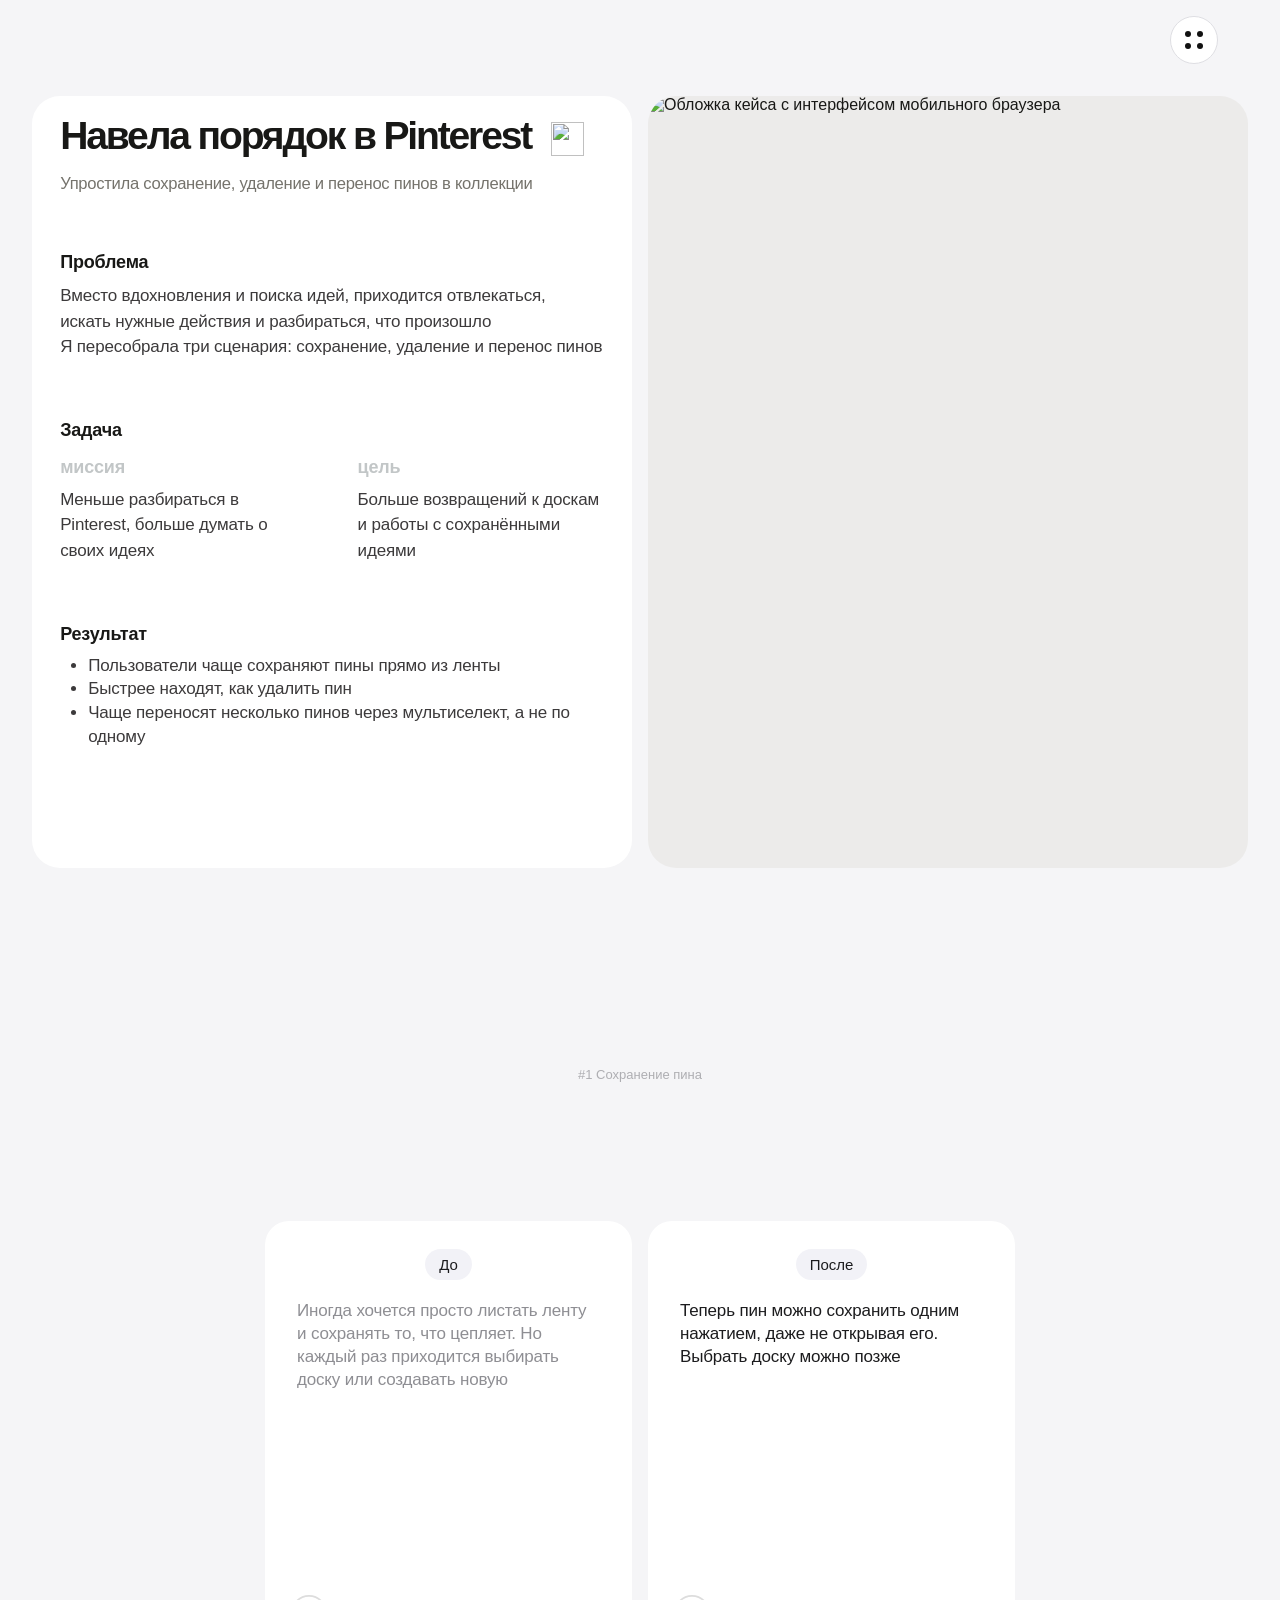
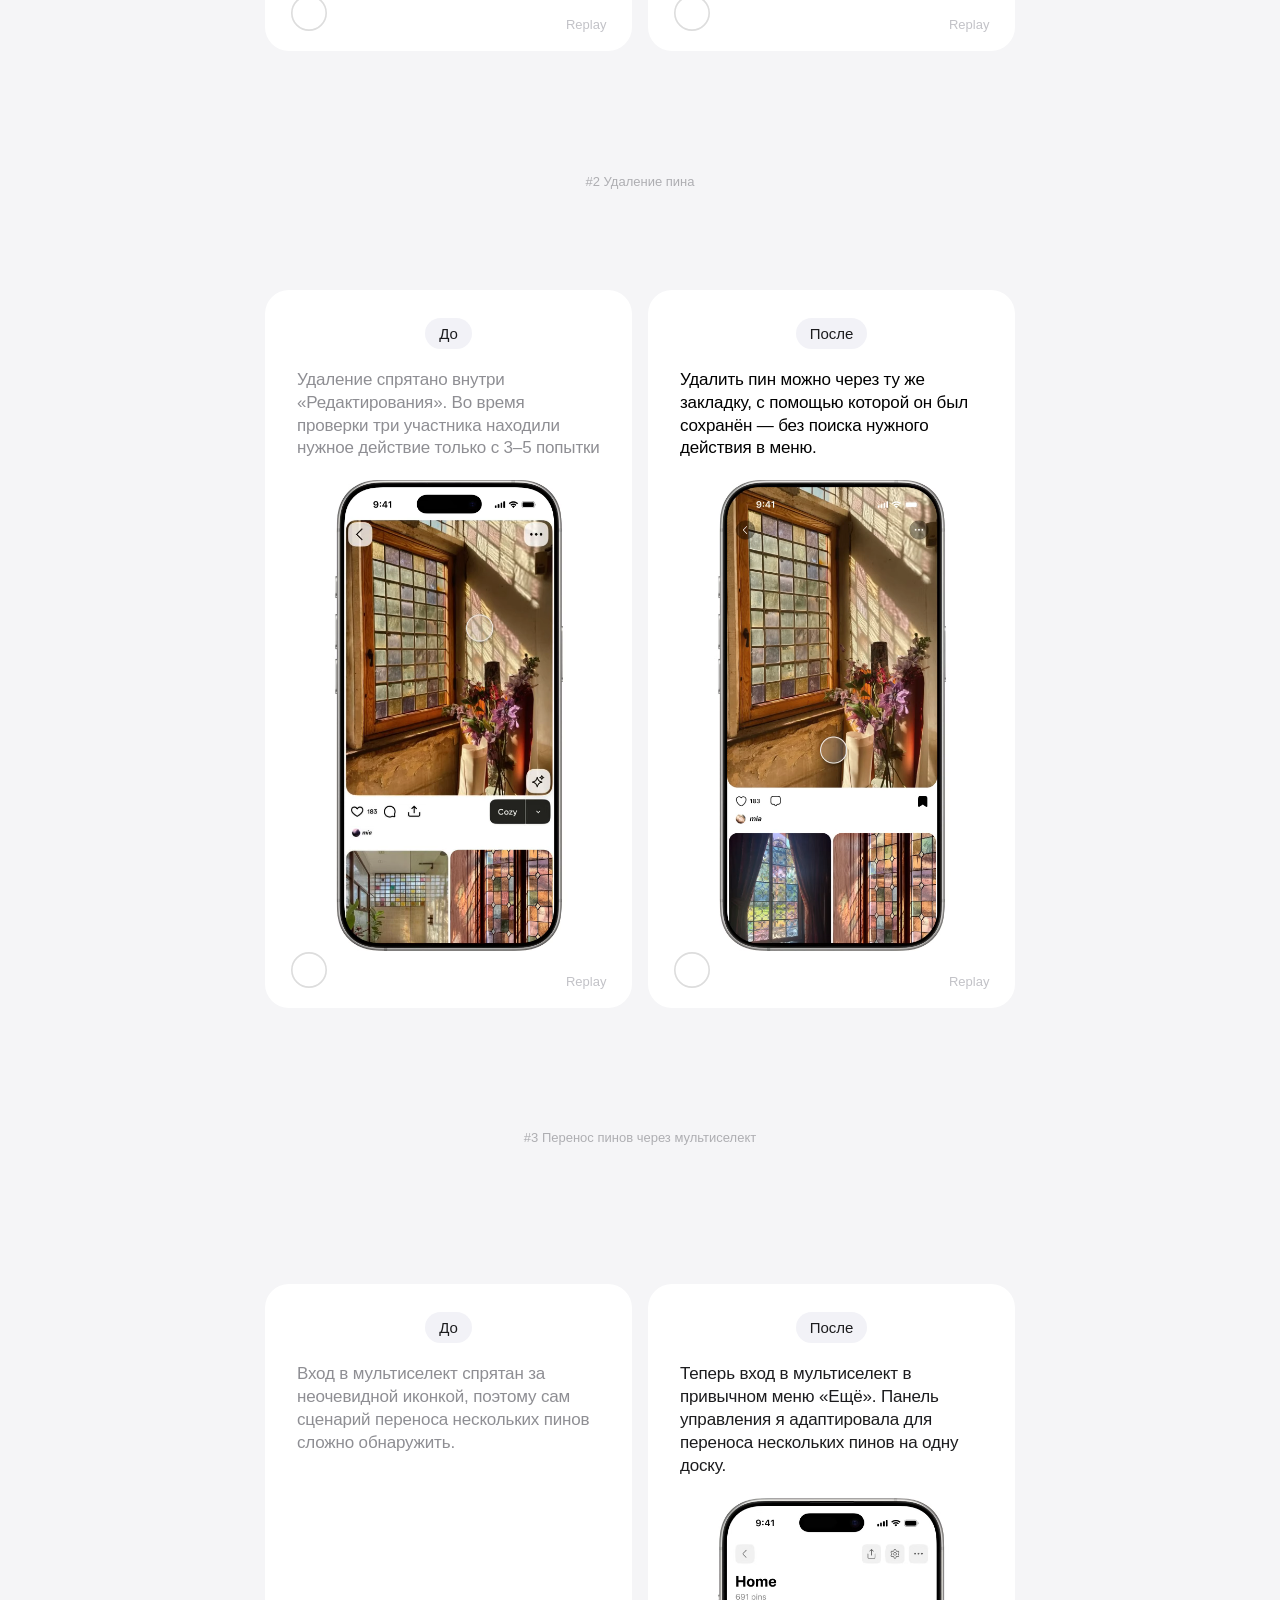
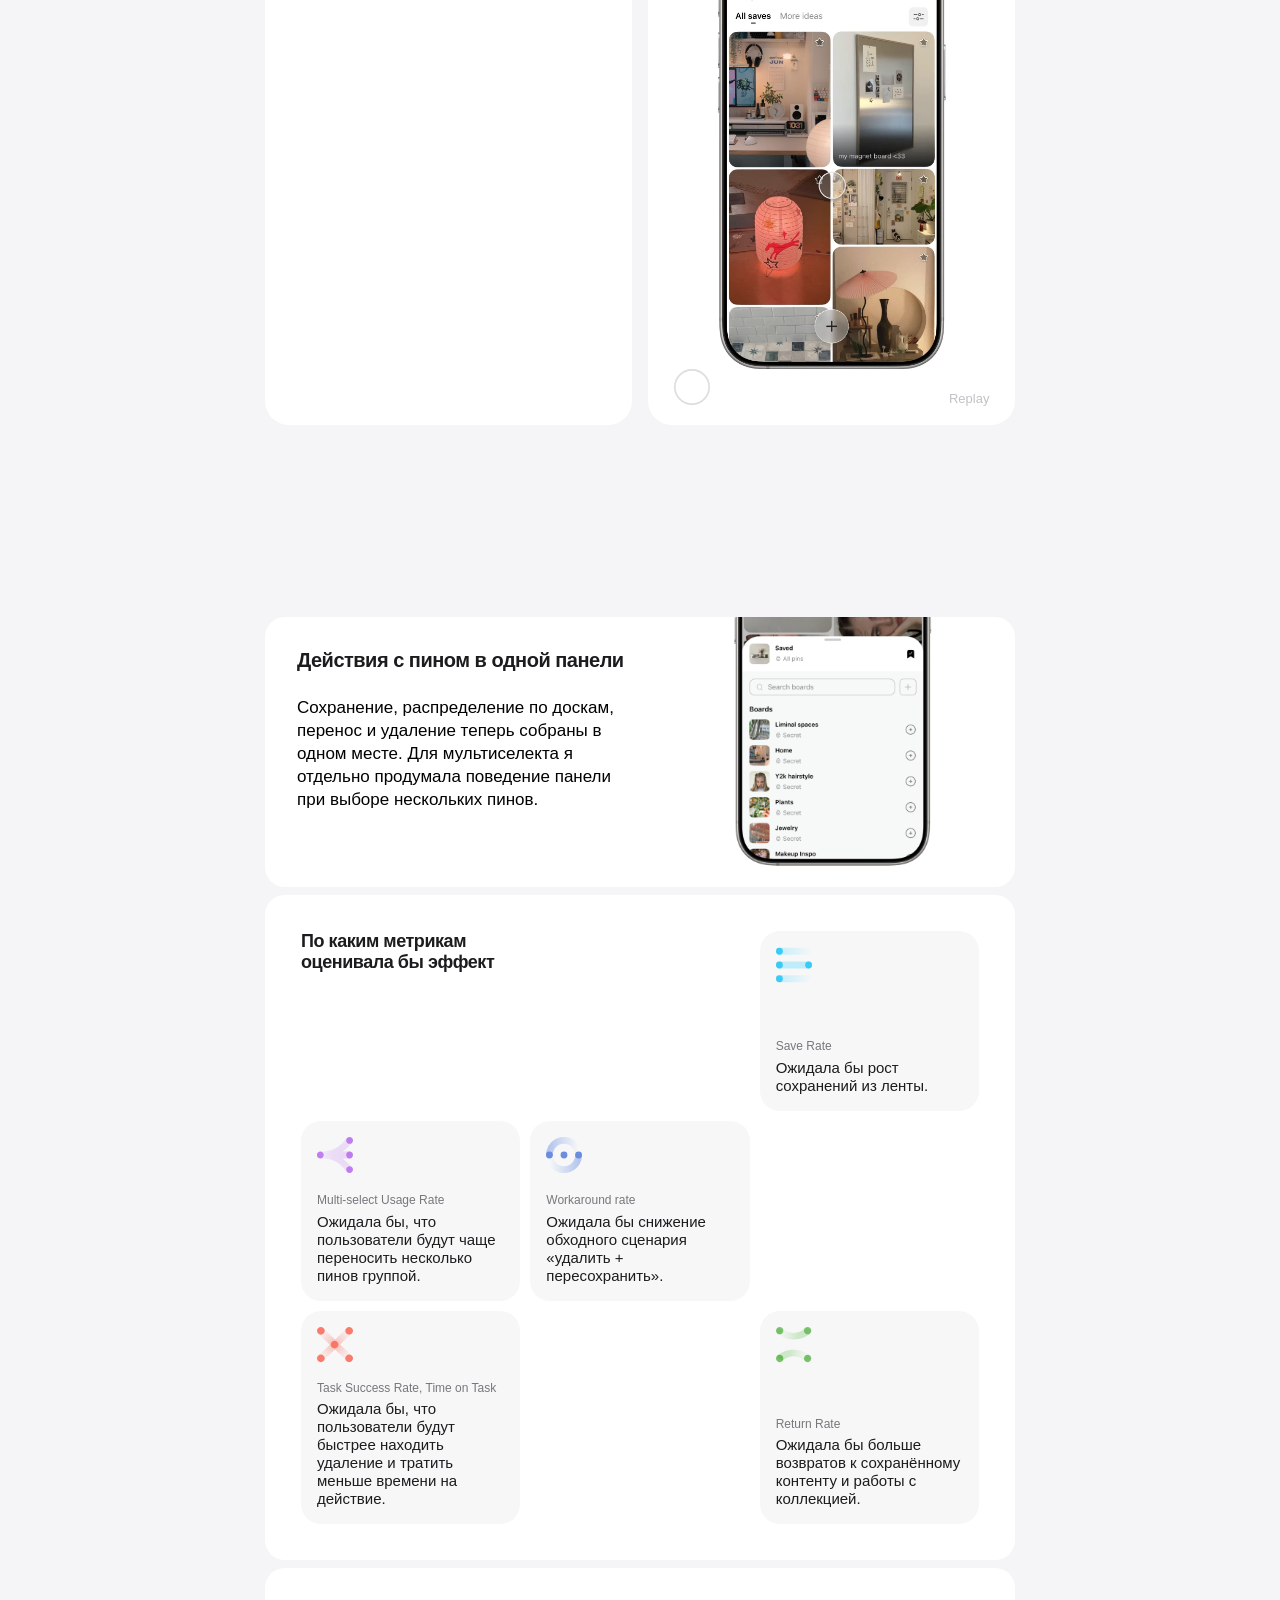
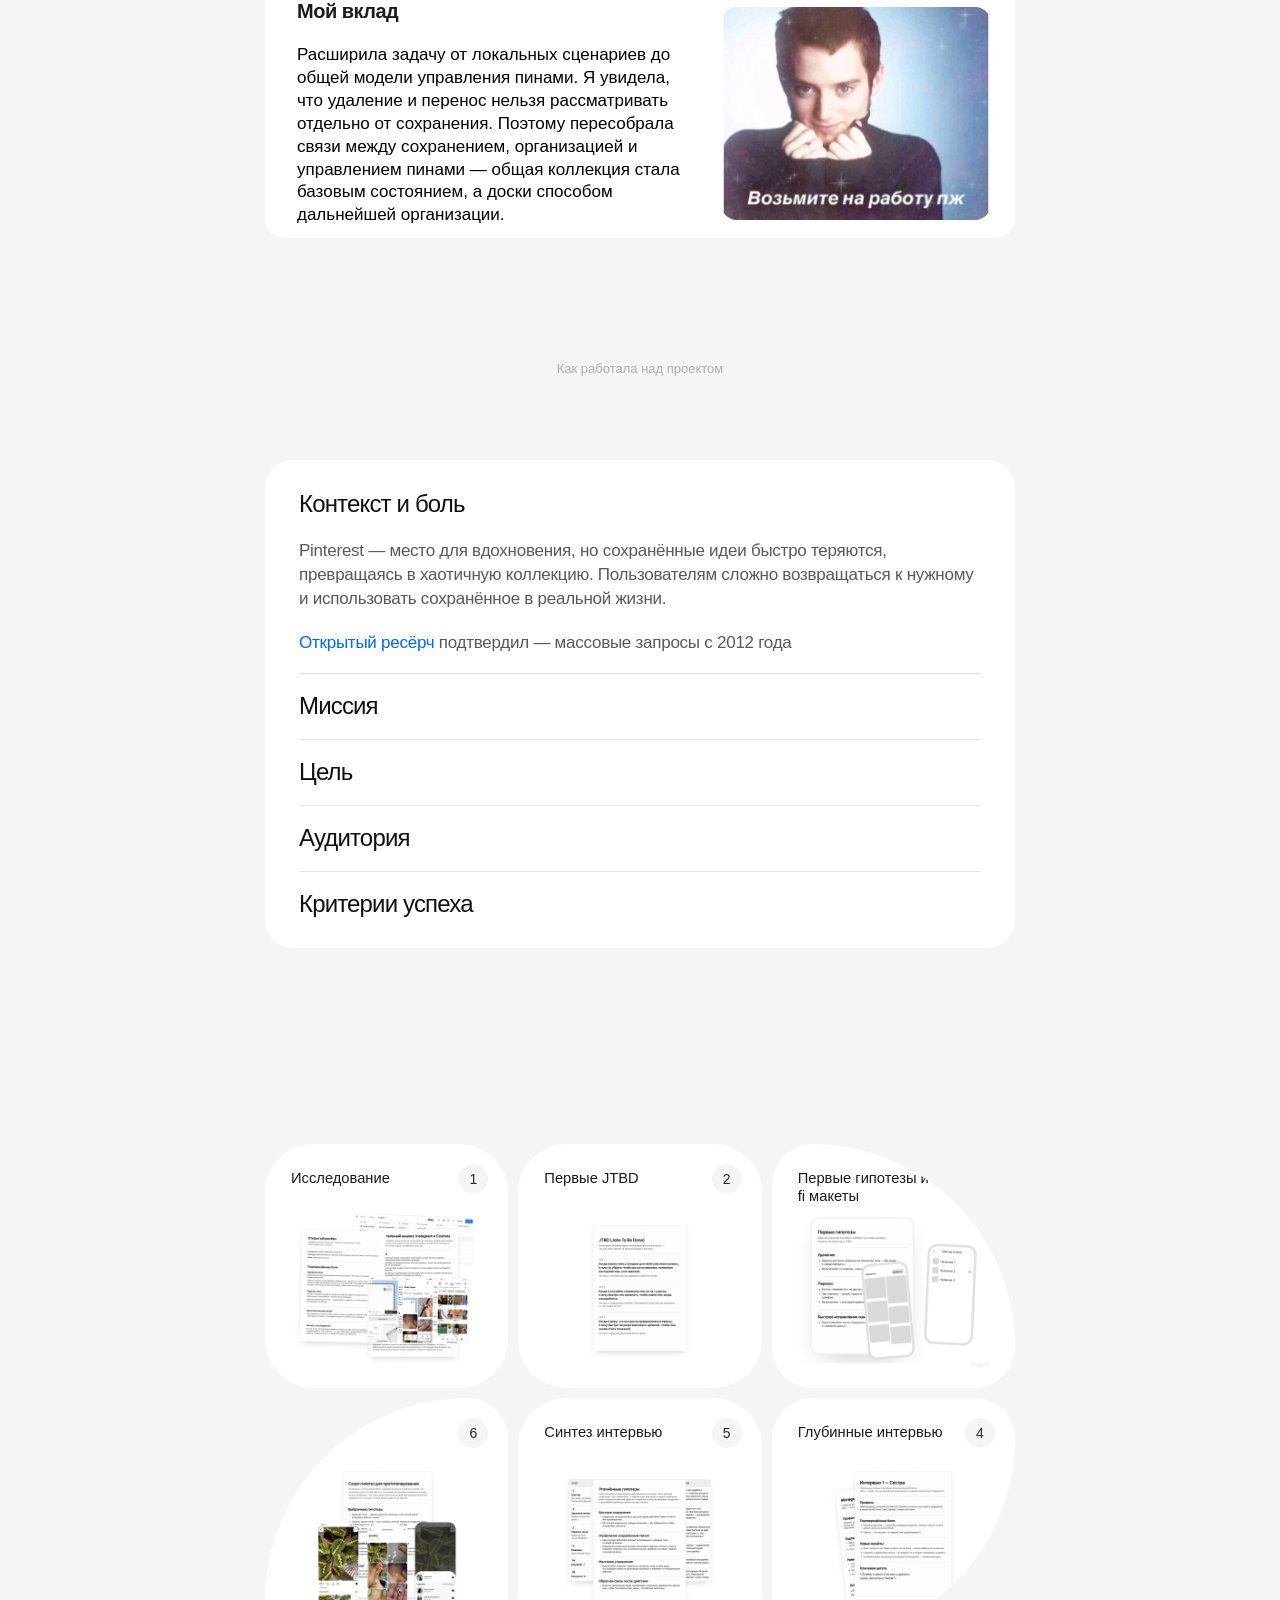
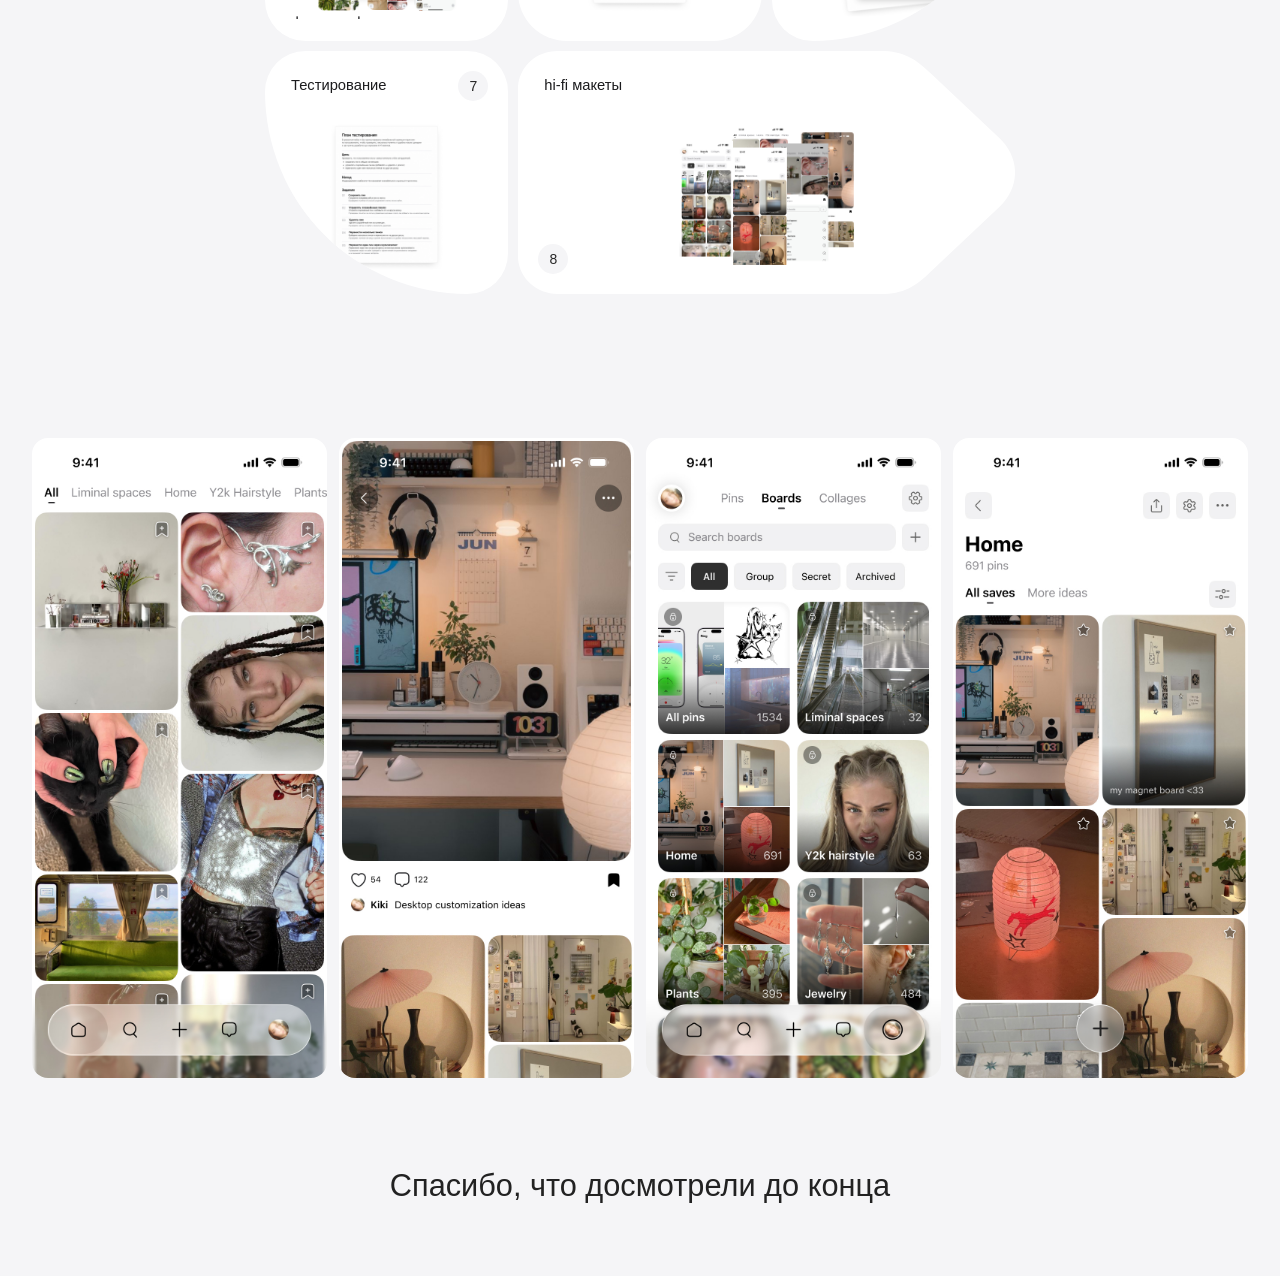
==== pinterest.html @ afb315e4 "Add files via upload" ====
<!doctype html>
<html lang="ru">
<head>
  <meta charset="utf-8">
  <meta name="viewport" content="width=device-width, initial-scale=1">
  <title>Pinterest case study</title>
  <meta name="description" content="Интерактивный summary-компонент UX/UI кейса">
  <link rel="preload" as="image" href="assets/cases/pinterest/images/process-v2/first-jtbd-transition.png" media="(max-width: 640px)">
  <link rel="stylesheet" href="styles.css">
  <link rel="stylesheet" href="navigation.css">
</head>
<body>
  <div id="luxy">
  <nav class="site-navigation" aria-label="Основная навигация">
    <a href="index.html">
      <span class="site-navigation__icon site-navigation__icon--portrait"><img src="assets/home/images/portrait.jpg" alt=""></span>
      <span>Пронченко Саша</span>
    </a>
    <div class="site-navigation__cases">
      <a href="pinterest.html" aria-current="page">
        <span>Pinterest</span>
      </a>
      <span class="site-navigation__item" aria-disabled="true">
        <span>Орбита</span>
      </span>
    </div>
    <div class="site-navigation__utilities">
      <span class="site-navigation__item" aria-disabled="true">Telegram</span>
      <span class="site-navigation__item" aria-disabled="true">CV</span>
    </div>
  </nav>
  <main class="page">
    <div class="hero">
      <div class="summary-slot">
      <section class="summary" data-state="expanded" aria-label="Краткое содержание кейса">
      <button class="summary__collapse" type="button" aria-label="Свернуть карточку">
        <img src="assets/icons/summary/collapse.svg" alt="" aria-hidden="true">
      </button>
      <div class="summary__content">
        <header class="summary__intro">
          <h1>
            <span>Навела порядок в Pinterest</span>
            <img class="summary__brand-icon" src="assets/cases/pinterest/images/pinterest-icon.png" alt="" aria-hidden="true">
          </h1>
          <p class="summary__subtitle">Упростила сохранение, удаление и перенос пинов в коллекции</p>
        </header>
        <div class="summary__details">
        <div class="summary__item summary__item--problem">
          <h2>Проблема</h2>
          <p>Вместо вдохновления и поиска идей, приходится отвлекаться,<br> искать нужные действия и разбираться, что произошло<br>
Я пересобрала три сценария: сохранение, удаление и перенос пинов</p>
        </div>
        <div class="summary__item summary__item--task">
          <h2>Задача</h2>
          <div class="summary__task-columns">
            <div class="summary__task-column">
              <h3>миссия</h3>
              <p>Меньше разбираться в Pinterest, больше думать о своих идеях</p>
            </div>
            <div class="summary__task-column">
              <h3>цель</h3>
              <p>Больше возвращений к доскам<br> и работы с сохранёнными идеями</p>
            </div>
          </div>
        </div>
        <div class="summary__item">
          <div class="summary__heading-row">
            <h2>Результат</h2>
            <span class="summary__tooltip">
              <button class="summary__tooltip-button" type="button" aria-label="Подробнее о результатах" aria-describedby="result-tooltip" aria-expanded="false">
                <img src="assets/icons/summary/info.svg" alt="" aria-hidden="true">
              </button>
              <span class="summary__tooltip-content" id="result-tooltip" role="tooltip">Проект учебный, поэтому после запуска я проверяла бы эти изменения на продуктовых метриках</span>
            </span>
          </div>
          <ul class="summary__results">
            <li>Пользователи чаще сохраняют пины прямо из ленты</li>
            <li>Быстрее находят, как удалить пин</li>
            <li>Чаще переносят несколько пинов через мультиселект, а не по одному</li>
          </ul>
        </div>
        </div>
      </div>
      <button class="summary__widget" type="button" aria-label="Раскрыть краткое содержание кейса">
        <span class="summary__widget-label">О кейсе</span>
        <img src="assets/icons/summary/expand.svg" alt="" aria-hidden="true">
      </button>
      </section>
      </div>
      <figure class="case-cover">
        <img src="assets/cases/pinterest/images/cover.png" alt="Обложка кейса с интерфейсом мобильного браузера">
      </figure>
    </div>
    <section class="case-section" aria-labelledby="saving-pin-title">
      <div class="case-section__title-reveal">
        <p class="case-section__eyebrow">#1 Сохранение пина</p>
        <h2 class="case-section__title" id="saving-pin-title"><span class="saving-pin-title__first-line">Если хочется сохранить пин,</span><br class="saving-pin-title__break"> <span class="saving-pin-title__second-line">не выбирая доску прямо сейчас</span></h2>
      </div>
      <div class="pin-save-videos">
<div class="pin-save-video-test pin-save-video-test--before">
        <div class="pin-save-comparison__text pin-save-video-test__text">
          <h3>До</h3>
          <p>Иногда хочется просто листать ленту и сохранять то, что цепляет. Но каждый раз приходится выбирать доску или создавать новую</p>
        </div>
        <div class="pin-save-video-test__media">
        <video autoplay muted loop playsinline>
          <source src="assets/cases/pinterest/videos/8.webm" type="video/webm">
        </video>
        </div>
          <div class="video-controls">
          <button class="video-progress" type="button" aria-label="Поставить видео на паузу" data-state="playing">
            <svg class="video-progress__ring" width="44" height="44" viewBox="0 0 44 44" fill="none" aria-hidden="true">
              <circle cx="22" cy="22" r="21" stroke="#DDDDDD" stroke-width="2"/>
              <circle class="video-progress__arc" cx="22" cy="22" r="21" stroke="#969696" stroke-width="2" stroke-linecap="round" pathLength="1" stroke-dasharray="1" stroke-dashoffset="1" transform="rotate(-90 22 22)"/>
            </svg>
            <img class="video-progress__icon" src="assets/icons/video/pause.svg" width="20" height="20" alt="" aria-hidden="true">
          </button>
          <button class="video-replay" type="button" aria-label="Воспроизвести видео заново">Replay</button>
          </div>
      </div>
<div class="pin-save-video-test pin-save-video-test--after">
        <div class="pin-save-comparison__text pin-save-video-test__text">
          <h3>После</h3>
          <p>Теперь пин можно сохранить одним нажатием, даже не открывая его. Выбрать доску можно позже</p>
        </div>
        <div class="pin-save-video-test__media">
        <video muted loop playsinline>
          <source src="assets/cases/pinterest/videos/7.webm" type="video/webm">
        </video>
        </div>
          <div class="video-controls">
          <button class="video-progress" type="button" aria-label="Поставить видео на паузу" data-state="playing">
            <svg class="video-progress__ring" width="44" height="44" viewBox="0 0 44 44" fill="none" aria-hidden="true">
              <circle cx="22" cy="22" r="21" stroke="#DDDDDD" stroke-width="2"/>
              <circle class="video-progress__arc" cx="22" cy="22" r="21" stroke="#969696" stroke-width="2" stroke-linecap="round" pathLength="1" stroke-dasharray="1" stroke-dashoffset="1" transform="rotate(-90 22 22)"/>
            </svg>
            <img class="video-progress__icon" src="assets/icons/video/pause.svg" width="20" height="20" alt="" aria-hidden="true">
          </button>
          <button class="video-replay" type="button" aria-label="Воспроизвести видео заново">Replay</button>
          </div>
      </div>
      </div>
      <div class="video-segment" role="group" aria-label="Сравнение до и после">
        <button type="button" data-slide="0" aria-pressed="true">До</button>
        <button type="button" data-slide="1" aria-pressed="false">После</button>
      </div>
    </section>
    <section class="case-section" aria-labelledby="deleting-pin-title">
      <div class="case-section__title-reveal">
        <p class="case-section__eyebrow">#2 Удаление пина</p>
        <h2 class="case-section__title" id="deleting-pin-title"><span>Когда хочется удалить пин</span></h2>
      </div>
      <div class="pin-save-videos">
        <div class="pin-save-video-test pin-save-video-test--before">
          <div class="pin-save-comparison__text pin-save-video-test__text">
            <h3>До</h3>
            <p>Удаление спрятано внутри «Редактирования». Во время проверки три участника находили нужное действие только с 3–5 попытки</p>
          </div>
          <div class="pin-save-video-test__media">
            <video autoplay muted loop playsinline>
              <source src="assets/cases/pinterest/videos/9.webm" type="video/webm">
            </video>
          </div>
          <div class="video-controls">
            <button class="video-progress" type="button" aria-label="Поставить видео на паузу" data-state="playing">
              <svg class="video-progress__ring" width="44" height="44" viewBox="0 0 44 44" fill="none" aria-hidden="true">
                <circle cx="22" cy="22" r="21" stroke="#DDDDDD" stroke-width="2"/>
                <circle class="video-progress__arc" cx="22" cy="22" r="21" stroke="#969696" stroke-width="2" stroke-linecap="round" pathLength="1" stroke-dasharray="1" stroke-dashoffset="1" transform="rotate(-90 22 22)"/>
              </svg>
              <img class="video-progress__icon" src="assets/icons/video/pause.svg" width="20" height="20" alt="" aria-hidden="true">
            </button>
            <button class="video-replay" type="button" aria-label="Воспроизвести видео заново">Replay</button>
          </div>
        </div>
        <div class="pin-save-video-test pin-save-video-test--after">
          <div class="pin-save-comparison__text pin-save-video-test__text">
            <h3>После</h3>
            <p class="pin-delete-after__description">Удалить пин можно через ту же закладку, с помощью которой он был сохранён — без поиска нужного действия в меню.</p>
          </div>
          <div class="pin-save-video-test__media">
            <video muted loop playsinline>
              <source src="assets/cases/pinterest/videos/10.webm" type="video/webm">
            </video>
          </div>
          <div class="video-controls">
            <button class="video-progress" type="button" aria-label="Поставить видео на паузу" data-state="playing">
              <svg class="video-progress__ring" width="44" height="44" viewBox="0 0 44 44" fill="none" aria-hidden="true">
                <circle cx="22" cy="22" r="21" stroke="#DDDDDD" stroke-width="2"/>
                <circle class="video-progress__arc" cx="22" cy="22" r="21" stroke="#969696" stroke-width="2" stroke-linecap="round" pathLength="1" stroke-dasharray="1" stroke-dashoffset="1" transform="rotate(-90 22 22)"/>
              </svg>
              <img class="video-progress__icon" src="assets/icons/video/pause.svg" width="20" height="20" alt="" aria-hidden="true">
            </button>
            <button class="video-replay" type="button" aria-label="Воспроизвести видео заново">Replay</button>
          </div>
        </div>
      </div>
      <div class="video-segment" role="group" aria-label="Сравнение до и после">
        <button type="button" data-slide="0" aria-pressed="true">До</button>
        <button type="button" data-slide="1" aria-pressed="false">После</button>
      </div>
    </section>
    <section class="case-section" aria-labelledby="moving-pins-title">
      <div class="case-section__title-reveal">
        <p class="case-section__eyebrow">#3 Перенос пинов через мультиселект</p>
        <h2 class="case-section__title" id="moving-pins-title"><span>Когда нужно быстро навести порядок в коллекции</span></h2>
      </div>
      <div class="pin-save-videos">
        <div class="pin-save-video-test pin-save-video-test--before">
          <div class="pin-save-comparison__text pin-save-video-test__text">
            <h3>До</h3>
            <p>Вход в мультиселект спрятан за неочевидной иконкой, поэтому сам сценарий переноса нескольких пинов сложно обнаружить.</p>
          </div>
          <div class="pin-save-video-test__media pin-save-video-test__media--empty" aria-hidden="true"></div>
        </div>
        <div class="pin-save-video-test pin-save-video-test--after">
          <div class="pin-save-comparison__text pin-save-video-test__text">
            <h3>После</h3>
            <p>Теперь вход в мультиселект в привычном меню «Ещё». Панель управления я адаптировала для переноса нескольких пинов на одну доску.</p>
          </div>
          <div class="pin-save-video-test__media">
            <video muted loop playsinline preload="metadata">
              <source src="assets/cases/pinterest/videos/12.webm" type="video/webm">
            </video>
          </div>
          <div class="video-controls">
            <button class="video-progress" type="button" aria-label="Поставить видео на паузу" data-state="playing">
              <svg class="video-progress__ring" width="44" height="44" viewBox="0 0 44 44" fill="none" aria-hidden="true">
                <circle cx="22" cy="22" r="21" stroke="#DDDDDD" stroke-width="2"/>
                <circle class="video-progress__arc" cx="22" cy="22" r="21" stroke="#969696" stroke-width="2" stroke-linecap="round" pathLength="1" stroke-dasharray="1" stroke-dashoffset="1" transform="rotate(-90 22 22)"/>
              </svg>
              <img class="video-progress__icon" src="assets/icons/video/pause.svg" width="20" height="20" alt="" aria-hidden="true">
            </button>
            <button class="video-replay" type="button" aria-label="Воспроизвести видео заново">Replay</button>
          </div>
        </div>
      </div>
      <div class="video-segment" role="group" aria-label="Сравнение до и после">
        <button type="button" data-slide="0" aria-pressed="true">До</button>
        <button type="button" data-slide="1" aria-pressed="false">После</button>
      </div>
    </section>
    <section class="case-section" aria-labelledby="result-title">
      <div class="case-section__title-reveal">
        <h2 class="case-section__title" id="result-title"><span>Результат</span></h2>
      </div>
      <article class="result-feature">
        <div class="result-feature__text">
          <h3>Действия с пином в одной панели</h3>
          <p>Сохранение, распределение по доскам, перенос и удаление теперь собраны в одном месте. Для мультиселекта я отдельно продумала поведение панели при выборе нескольких пинов.</p>
        </div>
        <div class="result-feature__image" aria-hidden="true"></div>
      </article>
      <div class="result-metrics" aria-labelledby="result-metrics-title">
        <h3 class="result-metrics__heading" id="result-metrics-title">По каким метрикам<br>оценивала бы эффект</h3>
        <div class="result-metrics__slot">
          <div class="result-metrics__card result-metrics__card--save">
            <span class="result-metrics__icon result-metrics__icon--save" aria-hidden="true"></span>
            <div><span class="result-metrics__label">Save Rate</span><p id="metric-save-description">Ожидала бы рост сохранений из ленты.</p></div>
            <button class="result-metrics__more" type="button" aria-expanded="false" aria-controls="metric-save-description">Подробнее</button>
          </div>
        </div>
        <div class="result-metrics__slot result-metrics__slot--right">
          <div class="result-metrics__card result-metrics__card--multi">
            <span class="result-metrics__icon result-metrics__icon--multi" aria-hidden="true"></span>
            <div><span class="result-metrics__label">Multi-select Usage Rate</span><p id="metric-multi-description">Ожидала бы, что пользователи будут чаще переносить несколько пинов группой.</p></div>
            <button class="result-metrics__more" type="button" aria-expanded="false" aria-controls="metric-multi-description">Подробнее</button>
          </div>
        </div>
        <div class="result-metrics__slot">
          <div class="result-metrics__card result-metrics__card--workaround">
            <span class="result-metrics__icon result-metrics__icon--workaround" aria-hidden="true"></span>
            <div><span class="result-metrics__label">Workaround rate</span><p id="metric-workaround-description">Ожидала бы снижение обходного сценария «удалить + пересохранить».</p></div>
            <button class="result-metrics__more" type="button" aria-expanded="false" aria-controls="metric-workaround-description">Подробнее</button>
          </div>
        </div>
        <div class="result-metrics__slot result-metrics__slot--right">
          <div class="result-metrics__card result-metrics__card--task">
            <span class="result-metrics__icon result-metrics__icon--task" aria-hidden="true"></span>
            <div><span class="result-metrics__label">Task Success Rate, Time on Task</span><p id="metric-task-description">Ожидала бы, что пользователи будут быстрее находить удаление и тратить меньше времени на действие.</p></div>
            <button class="result-metrics__more" type="button" aria-expanded="false" aria-controls="metric-task-description">Подробнее</button>
          </div>
        </div>
        <div class="result-metrics__slot">
          <div class="result-metrics__card result-metrics__card--return">
            <span class="result-metrics__icon result-metrics__icon--return" aria-hidden="true"></span>
            <div><span class="result-metrics__label">Return Rate</span><p id="metric-return-description">Ожидала бы больше возвратов к сохранённому контенту и работы с коллекцией.</p></div>
            <button class="result-metrics__more" type="button" aria-expanded="false" aria-controls="metric-return-description">Подробнее</button>
          </div>
        </div>
      </div>
      <article class="result-feature result-feature--contribution">
        <div class="result-feature__text">
          <h3>Мой вклад</h3>
          <p>Расширила задачу от локальных сценариев до общей модели управления пинами. Я увидела, что удаление и перенос нельзя рассматривать отдельно от сохранения. Поэтому пересобрала связи между сохранением, организацией и управлением пинами — общая коллекция стала базовым состоянием, а доски способом дальнейшей организации.</p>
        </div>
        <div class="result-feature__image"><img src="assets/cases/pinterest/images/result-contribution.jpg" alt="Мем «Возьмите на работу пж»"></div>
      </article>
    </section>
    <section class="case-section project-brief" aria-labelledby="project-brief-title">
      <div class="case-section__title-reveal">
        <p class="case-section__eyebrow">Как работала над проектом</p>
        <h2 class="case-section__title" id="project-brief-title"><span>Постановка задачи</span></h2>
      </div>
      <div class="project-brief__deck">
      <div class="project-brief__grid" aria-label="Постановка задачи: пять пунктов">
        <article class="project-brief__card project-brief__card--context is-expanded">
          <div>
            <h3>Контекст и боль</h3>
            <p class="project-brief__context-desktop">Pinterest годами игнорирует базовую гигиену управления контентом:</p>
            <p class="project-brief__context-mobile">Pinterest — место для вдохновения, но сохранённые идеи быстро теряются, превращаясь в хаотичную коллекцию. Пользователям сложно возвращаться к нужному и использовать сохранённое в реальной жизни.</p>
            <ul>
              <li>удалить пин — квест</li>
              <li>мультиселект есть, но найти сложно</li>
              <li>путь переноса пинов настолько длинный, что проще забыть</li>
            </ul>
          </div>
          <p><span class="project-brief__link-look">Открытый ресёрч</span> подтвердил — массовые запросы с 2012 года</p>
        </article>
        <article class="project-brief__card project-brief__card--mission">
          <h3>Миссия</h3>
          <p>Пользователь должен вдохновляться и работать с идеями, а не заниматься «раскопками» нужных действий.</p>
        </article>
        <article class="project-brief__card project-brief__card--goal">
          <h3>Цель</h3>
          <p>Сделать работу с сохранённым контентом проще, чтобы поддержать возвраты к доскам и коллекциям.</p>
        </article>
        <article class="project-brief__card project-brief__card--audience">
          <h3>Аудитория</h3>
          <p>Активные кураторы с библиотекой 800–1000 пинов. Для них неудобное управление — не мелочь, а реальный барьер.</p>
        </article>
        <article class="project-brief__card project-brief__card--criteria">
          <div>
            <h3>Критерии успеха</h3>
            <ul>
              <li>снижение Time on Task Delete Pin</li>
              <li>рост Multi-select Usage Rate</li>
              <li>рост Save Rate из ленты</li>
              <li>снижение Task Success Rate</li>
              <li>рост Return Rate</li>
              <li>снижение Workaround rate</li>
            </ul>
          </div>
          <div class="project-brief__references" aria-label="Будущие вложения">
            <span class="project-brief__link-look">Что делаем, если эффекта нет</span>
            <span class="project-brief__link-look">Как будем проверять</span>
            <span class="project-brief__link-look">Что не хотим сломать</span>
          </div>
        </article>
      </div>
      </div>
    </section>
    <section class="case-section case-section--process-map" aria-labelledby="process-map-title">
      <div class="case-section__title-reveal">
        <h2 class="case-section__title" id="process-map-title"><span>Карта процесса</span></h2>
      </div>
      <div class="process-tiles process-tiles--desktop" aria-label="Восемь этапов работы над проектом">
        <div class="process-tiles__tile process-tiles__tile--research"><span class="process-tiles__name">Исследование</span><span class="process-tiles__number">1</span><img class="process-tiles__illustration" src="assets/cases/pinterest/images/process/research.png" alt="" loading="lazy"></div>
        <div class="process-tiles__tile process-tiles__tile--synthesis-research"><span class="process-tiles__name">Первые JTBD</span><span class="process-tiles__number">2</span><img class="process-tiles__illustration" src="assets/cases/pinterest/images/process/first-jtbd.png" alt="" loading="lazy"></div>
        <div class="process-tiles__tile process-tiles__tile--concept"><span class="process-tiles__name">Первые гипотезы и lo-fi макеты</span><span class="process-tiles__number">3</span><img class="process-tiles__illustration" src="assets/cases/pinterest/images/process/first-hypotheses.png" alt="" loading="lazy"></div>
        <div class="process-tiles__tile process-tiles__tile--interviews"><span class="process-tiles__name">Глубинные интервью</span><span class="process-tiles__number">4</span><img class="process-tiles__illustration" src="assets/cases/pinterest/images/process/user-interviews.png" alt="" loading="lazy"></div>
        <div class="process-tiles__tile process-tiles__tile--synthesis-interviews" id="process-step-5"><span class="process-tiles__name">Синтез интервью</span><span class="process-tiles__number">5</span><img class="process-tiles__illustration" src="assets/cases/pinterest/images/process/interview-synthesis.png" alt="" loading="lazy"></div>
        <div class="process-tiles__tile process-tiles__tile--prototype" id="process-step-6"><span class="process-tiles__name">Прототипирование</span><span class="process-tiles__number">6</span><img class="process-tiles__illustration" src="assets/cases/pinterest/images/process/prototyping.png" alt="" loading="lazy"></div>
        <div class="process-tiles__tile process-tiles__tile--testing" id="process-step-7"><span class="process-tiles__name">Тестирование</span><span class="process-tiles__number">7</span><img class="process-tiles__illustration" src="assets/cases/pinterest/images/process/testing.png" alt="" loading="lazy"></div>
        <div class="process-tiles__result-wrap" id="process-step-8"><div class="process-tiles__tile process-tiles__tile--result"><span class="process-tiles__name">hi-fi макеты</span><span class="process-tiles__number">8</span><img class="process-tiles__illustration" src="assets/cases/pinterest/images/process/hifi-mockups.png" alt="" loading="lazy"></div></div>
      </div>
      <div class="process-tiles-v2" aria-label="Первые два этапа работы над проектом">
        <div class="process-tiles-v2__card">
          <div class="process-tiles-v2__heading"><span class="process-tiles-v2__name">Исследование</span><span class="process-tiles-v2__number">1</span></div>
          <div class="process-tiles-v2__art" aria-hidden="true">
            <img class="process-tiles-v2__asset process-tiles-v2__asset--analysis" src="assets/cases/pinterest/images/process-v2/research-analysis.png" alt="" loading="lazy">
            <img class="process-tiles-v2__asset process-tiles-v2__asset--document" src="assets/cases/pinterest/images/process-v2/research-document.png" alt="" loading="lazy">
            <img class="process-tiles-v2__asset process-tiles-v2__asset--delete" src="assets/cases/pinterest/images/process-v2/research-mobile-delete.png" alt="" loading="lazy">
            <img class="process-tiles-v2__asset process-tiles-v2__asset--instagram" src="assets/cases/pinterest/images/process-v2/research-instagram.png" alt="" loading="lazy">
            <img class="process-tiles-v2__asset process-tiles-v2__asset--pinterest" src="assets/cases/pinterest/images/process-v2/research-pinterest.png" alt="" loading="lazy">
            <img class="process-tiles-v2__composite" src="assets/cases/pinterest/images/process-v2/research-v2.png" alt="" loading="lazy">
          </div>
        </div>
        <div class="process-tiles-v2__card process-tiles-v2__card--jtbd" role="button" tabindex="0" aria-label="Открыть документ «Первые JTBD»" aria-haspopup="dialog" aria-controls="jtbd-document-overlay">
          <div class="process-tiles-v2__heading"><span class="process-tiles-v2__name">Первые JTBD</span><span class="process-tiles-v2__number">2</span></div>
          <div class="process-tiles-v2__art" aria-hidden="true">
            <img class="process-tiles-v2__asset process-tiles-v2__asset--jtbd" src="assets/cases/pinterest/images/process-v2/first-jtbd-transition.png" alt="" loading="lazy">
            <img class="process-tiles-v2__composite" src="assets/cases/pinterest/images/process-v2/first-jtbd-v2.png" alt="" loading="lazy">
          </div>
        </div>
        <button class="process-tiles__more" type="button" aria-expanded="false" hidden><span class="process-tiles__more-label">Развернуть</span><span class="process-tiles__more-chevron" aria-hidden="true"></span></button>
      </div>
    </section>
    <section class="case-screens-section" aria-label="Экраны Pinterest и завершение кейса">
      <div class="case-screens" aria-label="Экраны Pinterest">
        <img src="assets/cases/pinterest/images/screens/home.jpg" alt="Экран Home" loading="lazy">
        <img src="assets/cases/pinterest/images/screens/pin.jpg" alt="Экран Pin" loading="lazy">
        <img src="assets/cases/pinterest/images/screens/profile.jpg" alt="Экран Profile" loading="lazy">
        <img src="assets/cases/pinterest/images/screens/board.jpg" alt="Экран Board" loading="lazy">
      </div>
      <p class="case-screens__thanks">Спасибо, что досмотрели до конца</p>
    </section>
  </main>
  </div>
  <div class="summary-backdrop" aria-hidden="true"></div>
  <div class="jtbd-document-overlay" id="jtbd-document-overlay" role="dialog" aria-modal="true" aria-labelledby="jtbd-document-title" hidden>
    <header class="jtbd-document-overlay__toolbar">
      <button class="jtbd-document-overlay__back" type="button" aria-label="Назад к карте процесса">
        <svg viewBox="0 0 24 24" aria-hidden="true"><path d="m15 4-8 8 8 8"/></svg>
      </button>
      <span class="jtbd-document-overlay__filename" id="jtbd-document-title">Первые JTBD</span>
    </header>
    <div class="jtbd-document-overlay__scroll" tabindex="-1">
      <img class="jtbd-document-overlay__image" src="assets/cases/pinterest/images/process-v2/first-jtbd-transition.png" alt="Документ «Первые JTBD»" loading="eager" decoding="async" draggable="false">
    </div>
  </div>
  <script src="https://min30327.github.io/luxy.js/dist/js/luxy.js"></script>
  <script src="script.js"></script>
  <script src="navigation.js"></script>
</body>
</html>
---- styles.css ----
:root { --page-gutter:clamp(24px,2.5vw,48px); color-scheme: light; font-family: Inter, ui-sans-serif, -apple-system, BlinkMacSystemFont, "Segoe UI", sans-serif; background:#F5F5F7; color:#181816; }
* { box-sizing:border-box; }
html { scroll-behavior:smooth; }
body { margin:0; min-width:0; overflow-x:clip; background:#F5F5F7; }
@media (min-width:901px) {
  #luxy { width:100%; will-change:transform; backface-visibility:hidden; }
}
button { font:inherit; }
.page { min-height:320vh; padding:var(--page-gutter); }
.hero { display:grid; grid-template-columns:minmax(0,1fr) minmax(0,1fr); gap:16px; height:calc(100vh - 2 * var(--page-gutter)); }
.summary { position:relative; z-index:2; width:100%; height:100%; border:0; border-radius:28px; background:#fff; overflow:hidden; transform-origin:top left; will-change:transform; transition:border-radius .72s cubic-bezier(.22,1,.36,1),border-color .38s ease,opacity .24s ease,background-color .38s ease; }
.case-cover { position:relative; z-index:1; width:100%; height:100%; margin:0; overflow:hidden; border-radius:28px; background:#ecebea; }
.case-cover img { display:block; width:100%; height:100%; object-fit:cover; object-position:center; }
.case-section { display:flex; flex-direction:column; align-items:center; justify-content:center; padding:clamp(140px,22vh,200px) 0 clamp(32px,4.5vh,48px); text-align:center; }
.case-section + .case-section { padding-top:clamp(64px,9vh,96px); }
.case-section__title-reveal { width:100%; }
.case-section__eyebrow { margin:0 0 12px; color:#AEAEB2; font-family:"SF Pro Display", "SF Pro", -apple-system, BlinkMacSystemFont, sans-serif; font-size:clamp(13px,1vw,15px); line-height:1.4; font-weight:400; }
.case-section .case-section__title { max-width:32ch; margin-inline:auto; font-family:"SF Pro Display", "SF Pro", -apple-system, BlinkMacSystemFont, sans-serif; font-size:clamp(30.685px,2.61725vw,46.93px); color:#1C1C1E; text-wrap:normal; line-height:1.15; }
.case-section h2 { margin:0; font-size:clamp(36px,3.05vw,55px); line-height:1; letter-spacing:-.04em; font-weight:400; text-wrap:balance; opacity:0; transform:translateY(72px); transition:opacity .75s ease,transform 1.05s cubic-bezier(.22,1,.36,1); }
.case-section.is-visible h2 { opacity:1; transform:translateY(0); }
.result-feature { display:grid; grid-template-columns:minmax(0,1.05fr) minmax(0,1fr); width:min(100%,750px); height:clamp(270px,20vw,280px); margin-top:clamp(26px,3.5vh,36px); overflow:hidden; border-radius:20px; background:#fff; text-align:left; }
.result-feature__text { padding:32px; font-family:"SF Pro Display","SF Pro",-apple-system,BlinkMacSystemFont,sans-serif; }
.result-feature__text h3 { margin:0; color:#1c1c1e; font-size:20px; line-height:1.18; font-weight:600; letter-spacing:-.025em; white-space:nowrap; }
.result-feature__text p { max-width:42ch; margin:25px 0 0; color:#000; font-size:clamp(17px,1.2vw,18px); line-height:1.35; }
.result-feature__image { min-height:100%; background-image:url("assets/cases/pinterest/images/result-iphone.png"); background-repeat:no-repeat; background-position:center bottom; background-size:auto 100%; }
.result-metrics { display:grid; grid-template-columns:repeat(3,minmax(0,1fr)); grid-template-rows:repeat(3,minmax(180px,auto)); gap:10px; width:min(100%,750px); margin-top:8px; padding:36px; border-radius:20px; background:#fff; text-align:left; font-family:"SF Pro Display","SF Pro",-apple-system,BlinkMacSystemFont,sans-serif; }
.result-metrics__heading { grid-column:1; grid-row:1; margin:0; color:#1c1c1e; font-size:18px; line-height:1.2; font-weight:600; letter-spacing:-.025em; }
.result-metrics__card { display:flex; flex-direction:column; justify-content:space-between; min-width:0; padding:16px; border-radius:20px; background:#f7f7f8; }
.result-metrics__slot { display:contents; }
.result-metrics__more { display:none; }
.result-metrics__card--save { grid-column:3; grid-row:1; }
.result-metrics__card--multi { grid-column:1; grid-row:2; }
.result-metrics__card--workaround { grid-column:2; grid-row:2; }
.result-metrics__card--task { grid-column:1; grid-row:3; }
.result-metrics__card--return { grid-column:3; grid-row:3; }
.result-metrics__icon { display:block; width:36px; height:36px; margin-bottom:18px; background-repeat:no-repeat; background-position:left center; background-size:contain; }
.result-metrics__icon--save { background-image:url("assets/cases/pinterest/images/metrics/save-rate.svg"); }
.result-metrics__icon--multi { background-image:url("assets/cases/pinterest/images/metrics/multi-select.svg"); }
.result-metrics__icon--workaround { background-image:url("assets/cases/pinterest/images/metrics/workaround.svg"); }
.result-metrics__icon--task { background-image:url("assets/cases/pinterest/images/metrics/task-success.svg"); }
.result-metrics__icon--return { background-image:url("assets/cases/pinterest/images/metrics/return-rate.svg"); }
.result-metrics__label { display:block; margin-bottom:5px; color:#77777d; font-size:12px; line-height:1.2; }
.result-metrics__card p { margin:0; color:#1c1c1e; font-size:15px; line-height:1.2; }
.result-feature--contribution { grid-template-columns:minmax(0,1.55fr) minmax(0,1fr); margin-top:8px; }
.result-feature--contribution .result-feature__text p { margin-top:20px; color:#000; }
.result-feature--contribution .result-feature__image { display:flex; align-items:center; justify-content:center; min-height:0; margin:24px 24px 24px 0; background:none; }
.result-feature--contribution .result-feature__image img { display:block; max-width:100%; max-height:100%; border-radius:16px; object-fit:contain; }
@media (max-width:640px) {
  .result-feature { grid-template-columns:1fr; height:auto; border-radius:20px; }
  .result-feature__text { padding:26px 24px 16px; }
  .result-feature__text h3 { white-space:normal; }
  .result-feature__text p { margin-top:20px; font-size:18px; }
  .result-feature__image { min-height:260px; background-position:center bottom; background-size:auto 100%; }
  .result-feature:not(.result-feature--contribution) .result-feature__image { grid-row:1; background-position:center top; }
  .result-feature:not(.result-feature--contribution) .result-feature__text { grid-row:2; padding-top:20px; padding-bottom:26px; }
  .result-metrics { grid-template-columns:repeat(2,minmax(0,1fr)); grid-template-rows:none; gap:8px; padding:16px 16px calc(16px + var(--metric-expanded-overflow,0px)); overflow:visible; }
  .result-metrics__heading { grid-column:1 / -1; grid-row:auto; margin-bottom:12px; }
  .result-metrics__slot { position:relative; display:block; min-width:0; height:136px; aspect-ratio:auto; }
  .result-metrics__card { position:absolute; z-index:1; top:0; left:0; display:grid; grid-template-columns:minmax(0,1fr); grid-template-rows:34px 1fr auto auto; column-gap:0; grid-column:auto; grid-row:auto; width:100%; height:100%; min-height:0; aspect-ratio:auto; padding:12px; border-radius:16px; }
  .result-metrics__card--save.is-tap-hint { animation:metric-tap-hint 650ms ease-in-out; transform-origin:center; }
  .result-metrics__card:not(.is-expanded) { cursor:default; }
  .result-metrics__card.is-expanded { z-index:5; width:calc(200% + 8px); height:auto; min-height:100%; box-shadow:0 6px 18px rgba(28,28,30,.06),0 16px 36px rgba(28,28,30,.1); }
  .result-metrics__slot--right .result-metrics__card.is-expanded { right:0; left:auto; }
  .result-metrics__icon { grid-column:1; grid-row:1; width:34px; height:34px; margin:0; }
  .result-metrics__card > div { display:contents; }
  .result-metrics__label { grid-column:1; grid-row:3; margin:0; color:#1c1c1e; font-size:16px; line-height:1.12; font-weight:600; letter-spacing:-.02em; }
  .result-metrics__card p { display:none; grid-column:1 / -1; grid-row:4; margin-top:12px; font-size:16px; line-height:1.3; }
  .result-metrics__card.is-expanded p { display:block; }
  .result-metrics__more { display:none; }
  .result-metrics__more::before { content:""; width:8px; height:8px; border-right:1.5px solid currentColor; border-bottom:1.5px solid currentColor; transform:translateY(-2px) rotate(45deg); transition:transform .2s ease; }
  .result-metrics__more[aria-expanded="true"]::before { transform:translateY(2px) rotate(225deg); }
  .result-metrics__more:focus-visible { outline:2px solid #60616a; outline-offset:4px; border-radius:2px; }
  .result-feature--contribution { grid-template-columns:1fr; }
  .result-feature--contribution .result-feature__image { min-height:220px; margin:0 24px 24px; }
  .result-feature--contribution .result-feature__image img { max-height:220px; }
}
@keyframes metric-tap-hint {
  0%, 100% { transform:scale(1); background-color:#f7f7f8; }
  45% { transform:scale(.96); background-color:#ededf0; }
}
@media (max-width:350px) {
  .result-metrics__slot { height:170px; }
  .result-metrics__icon { width:30px; height:30px; }
  .result-metrics__label { font-size:14px; }
}
.pin-save-demo { width:100%; display:grid; grid-template-columns:repeat(2,minmax(0,1fr)); gap:clamp(12px,1vw,16px); margin-top:clamp(36px,5vh,56px); padding:clamp(16px,1.25vw,24px); border-radius:28px; background:#f2f2f7; overflow:visible; text-align:left; }
.pin-save-comparison { display:grid; grid-template-columns:minmax(0,220px) 449px; align-items:start; justify-content:start; gap:10px; min-width:0; }
.pin-save-comparison__text { padding-top:clamp(10px,1.45vw,22px); }
.pin-save-comparison__text h3 { margin:0; color:#3f3f3f; font-size:clamp(26px,2vw,32px); line-height:1.15; font-weight:400; letter-spacing:-.035em; }
.pin-save-comparison__text p { max-width:340px; margin:24px 0 0; color:#3c3a3b; font-size:clamp(17px,1.2vw,18px); line-height:1.5; font-weight:400; letter-spacing:-.01em; }
.pin-save-video-test__text p { margin-top:20px; font-weight:500; line-height:1.35; }
.pin-save-video-test--before .pin-save-video-test__text p { color:#8E8E93; }
.pin-save-video-test--after .pin-save-video-test__text p { color:#1C1C1E; }
.pin-save-video-test__text p.pin-delete-after__description,
.video-description-area .pin-save-video-test__text p.pin-delete-after__description { color:#000000; }
.pin-save-comparison--after .pin-save-comparison__text { position:relative; z-index:2; width:min(340px,calc(100% + 100px)); transform:translateX(clamp(16px,2vw,32px)); }
.iphone-demo { position:relative; width:min(100%,449px); aspect-ratio:898/1498; }
.iphone-demo__stage { position:absolute; top:0; left:0; width:449px; height:749px; transform:scale(var(--iphone-scale,1)); transform-origin:top left; }
.iphone-demo__shadow { position:absolute; inset:0; z-index:0; display:block; width:449px; height:749px; pointer-events:none; }
.iphone-demo__device { position:absolute; z-index:1; top:22px; left:22px; width:279.04px; height:578.56px; }
.iphone-demo__screen { position:absolute; z-index:1; top:9.6px; left:10.62px; width:257.8px; height:559.36px; overflow:hidden; border-radius:34px; background:#000; }
.iphone-demo__video { position:absolute; inset:0 auto auto 0; display:block; width:100%; height:auto; }
.iphone-demo__frame { position:absolute; inset:0; z-index:2; display:block; width:100%; height:100%; pointer-events:none; }
.pin-save-comparison--after .iphone-demo { transform:translateX(clamp(70px,7vw,112px)); }
.pin-save-video-test { display:flex; flex-direction:column; align-items:center; justify-content:flex-start; gap:20px; width:100%; min-width:0; margin-top:0; border-radius:24px; background:#FFFFFF; overflow:hidden; text-align:left; }
.pin-save-videos { display:grid; grid-template-columns:repeat(2,minmax(0,1fr)); gap:16px; width:100%; max-width:750px; margin-top:48px; }
.project-brief { width:100%; }
.project-brief__deck { width:min(100%,750px); margin-top:clamp(26px,3.5vh,36px); }
.project-brief__grid { width:100%; padding:12px 34px; border-radius:28px; background:#fff; text-align:left; }
.project-brief__counter { display:none; }
.project-brief__card { position:relative; min-width:0; padding:18px 0; color:#59595d; font-family:"SF Pro Display","SF Pro",-apple-system,BlinkMacSystemFont,sans-serif; font-size:17px; line-height:1.42; letter-spacing:-.015em; }
.project-brief__card + .project-brief__card { border-top:1px solid #e3e4e8; }
.project-brief__card h3 { margin:0; padding-right:54px; color:#111; font-size:24px; line-height:1.2; font-weight:500; letter-spacing:-.035em; cursor:pointer; }
.project-brief__card p { margin:0; }
.project-brief__context-desktop,.project-brief__card--context ul { display:none; }
.project-brief__card:not(.is-expanded) > p,
.project-brief__card:not(.is-expanded) > div:first-child > :not(h3),
.project-brief__card:not(.is-expanded) > .project-brief__references { display:none; }
.project-brief__card.is-expanded > p,
.project-brief__card.is-expanded > div:first-child > p,
.project-brief__card.is-expanded > div:first-child > ul { margin-top:20px; }
.project-brief__card ul { margin-bottom:0; padding-left:1.4em; }
.project-brief__card li { padding-left:.18em; margin:.3em 0; }
.project-brief__card li::marker { color:#777b86; }
.project-brief__references { display:grid; gap:.7em; justify-items:start; }
.project-brief__link-look { color:#06f; text-decoration:underline; text-underline-offset:.13em; text-decoration-thickness:1px; }
.project-brief__references { margin-top:20px; }
.project-brief__expand { position:absolute; top:12px; right:0; display:grid; place-items:center; width:40px; height:40px; padding:0; border:0; border-radius:50%; background:#f2f2f4; color:#55565c; cursor:pointer; }
.project-brief__expand::before { content:""; width:11px; height:11px; border-right:2px solid currentColor; border-bottom:2px solid currentColor; transform:translateY(-2px) rotate(45deg); transition:transform .25s ease; }
.project-brief__expand[aria-expanded="true"]::before { transform:translateY(2px) rotate(225deg); }
.project-brief__expand:focus-visible { outline:2px solid #6e717d; outline-offset:2px; }
@media (min-width:641px) { .project-brief__card--context .project-brief__link-look { text-decoration:none; } }
.case-section.case-section--process-map { padding-bottom:0; }
.process-tiles { --tile-gap:clamp(6px,.9vw,10px); display:grid; grid-template-columns:repeat(3,minmax(0,1fr)); gap:var(--tile-gap); width:min(100%,750px); margin-top:clamp(28px,4vh,40px); padding:0; border-radius:20px; background:transparent; text-align:left; font-family:"SF Pro Display","SF Pro",-apple-system,BlinkMacSystemFont,sans-serif; }
.process-tiles__more { display:none; }
.process-tiles__tile { position:relative; display:flex; flex-direction:column; justify-content:space-between; min-width:0; aspect-ratio:1; padding:clamp(16px,2.1vw,26px); overflow:hidden; border-radius:20%; background:#fff; color:#292929; }
.process-tiles__name { font-size:clamp(12px,1.15vw,15px); line-height:1.2; font-weight:400; }
.process-tiles__number { display:grid; place-items:center; width:clamp(24px,2.2vw,30px); aspect-ratio:1; border-radius:50%; background:#f5f5f5; font-size:clamp(13px,1.25vw,16px); line-height:1; }
.process-tiles__illustration { display:none; }
.process-tiles__illustration.is-missing { display:none; }
.process-tiles__tile--research { grid-column:1; grid-row:1; }
.process-tiles__tile--synthesis-research { grid-column:2; grid-row:1; }
.process-tiles__tile--concept { grid-column:3; grid-row:1; border-top-right-radius:100%; }
.process-tiles__tile--interviews { grid-column:3; grid-row:2; border-bottom-right-radius:100%; }
.process-tiles__tile--synthesis-interviews { grid-column:2; grid-row:2; }
.process-tiles__tile--prototype { grid-column:1; grid-row:2; align-items:flex-end; border-top-left-radius:100%; }
.process-tiles__tile--testing { grid-column:1; grid-row:3; align-items:flex-end; border-bottom-left-radius:100%; }
.process-tiles__result-wrap { grid-column:2 / 4; grid-row:3; min-width:0; }
.process-tiles__tile--result { width:100%; height:100%; aspect-ratio:auto; border-radius:0; box-shadow:none; -webkit-mask:url("assets/cases/pinterest/images/process-result-mask.svg") center / 100% 100% no-repeat; mask:url("assets/cases/pinterest/images/process-result-mask.svg") center / 100% 100% no-repeat; }
.process-tiles__tile--prototype .process-tiles__name { margin-top:auto; }
.process-tiles__tile--prototype .process-tiles__number { order:-1; }
.process-tiles__tile--testing .process-tiles__number { margin-top:auto; }
.process-tiles__tile--result .process-tiles__name { font-size:clamp(20px,1.8vw,25px); }
.process-tiles-v2 { display:none; }
.jtbd-document-overlay[hidden] { display:none; }
@media (min-width:641px) {
  .process-tiles__tile { display:block; }
  .process-tiles .process-tiles__name { display:block; max-width:calc(100% - 38px); margin:0; color:#1c1c1e; font-size:clamp(13px,1.15vw,15px); line-height:1.2; }
  .process-tiles .process-tiles__number { position:absolute; top:20px; right:20px; display:grid; place-items:center; order:0; width:30px; height:30px; margin:0; border-radius:50%; background:#f5f5f7; font-size:14px; }
  .process-tiles__tile--concept .process-tiles__number { top:auto; bottom:20px; }
  .process-tiles .process-tiles__tile--prototype .process-tiles__name { position:absolute; bottom:20px; left:20px; }
  .process-tiles__tile--result .process-tiles__number { top:auto; right:auto; bottom:20px; left:20px; }
  .process-tiles__illustration { position:absolute; top:59%; left:50%; display:block; width:84%; height:63%; object-fit:contain; transform:translate(-50%,-50%); pointer-events:none; }
}
@media (max-width:640px) {
  .process-tiles-v2 .process-tiles__more { position:relative; z-index:2; grid-column:1 / -1; align-items:center; justify-content:center; gap:10px; width:100%; min-height:52px; margin-top:-24px; padding:12px 20px; border:0; border-radius:18px; background:#fff; color:#1c1c1e; box-shadow:0 6px 20px rgba(31,36,46,.06); font-size:16px; font-weight:500; cursor:pointer; }
  .process-tiles-v2 .process-tiles__more:not([hidden]) { display:flex; }
  .process-tiles-v2 .process-tiles__more::before { content:""; position:absolute; right:0; bottom:100%; left:0; height:58px; background:linear-gradient(to bottom,rgba(255,255,255,0),rgba(255,255,255,.96)); pointer-events:none; }
  .process-tiles-v2.is-expanded .process-tiles__more { margin-top:8px; }
  .process-tiles__more-chevron { width:9px; height:9px; border-right:1.5px solid currentColor; border-bottom:1.5px solid currentColor; transform:translateY(-2px) rotate(45deg); transition:transform .2s ease; }
  .process-tiles__more[aria-expanded="true"] .process-tiles__more-chevron { transform:translateY(2px) rotate(225deg); }
  .process-tiles__more:focus-visible { outline:2px solid #6e717d; outline-offset:3px; }
  .process-tiles--desktop { display:none; }
  .process-tiles-v2 { display:grid; grid-template-columns:repeat(2,minmax(0,1fr)); gap:12px; width:100%; margin-top:28px; text-align:left; font-family:"SF Pro Display","SF Pro",-apple-system,BlinkMacSystemFont,sans-serif; }
  .process-tiles-v2__card { display:flex; flex-direction:column; gap:4px; min-width:0; aspect-ratio:175 / 194; padding:clamp(12px,4.07vw,16px); border:1px solid #fff; border-radius:20px; background:#fff; box-shadow:0 8px 9px rgba(0,0,0,.03),0 2px 3px rgba(0,0,0,.04); }
  .process-tiles-v2__heading { display:flex; align-items:flex-start; justify-content:space-between; gap:6px; min-height:24px; }
  .process-tiles-v2__name { min-width:0; color:#000; font-size:14px; font-weight:500; line-height:18px; letter-spacing:-.15px; }
  .process-tiles-v2__number { display:grid; flex:none; place-items:center; width:24px; height:24px; border-radius:50%; background:#eeeef0; color:#525259; font-size:12px; font-weight:500; line-height:16px; }
  .process-tiles-v2__art { position:relative; flex:1; min-height:0; width:100%; }
  .process-tiles-v2__asset { position:absolute; display:block; height:auto; object-fit:cover; border:.5px solid rgba(0,0,0,.06); border-radius:1px; box-shadow:0 6px 12px rgba(0,0,0,.12),0 1px 2px rgba(0,0,0,.08); }
  .process-tiles-v2__asset--analysis { top:10.24%; left:33.48%; width:47.29%; aspect-ratio:67.392 / 95.243; transform:rotate(6deg); }
  .process-tiles-v2__asset--document { top:11.49%; left:16.28%; width:51.98%; aspect-ratio:74.078 / 98.771; transform:rotate(-5deg); }
  .process-tiles-v2__asset--delete { top:52.75%; left:26.4%; width:16.88%; aspect-ratio:24.053 / 52.031; border-radius:3px; box-shadow:0 3px 6px rgba(0,0,0,.12),0 1px 2px rgba(0,0,0,.08); transform:rotate(-6deg); }
  .process-tiles-v2__asset--instagram { top:53.57%; left:42.63%; width:16.84%; aspect-ratio:24 / 52; border-radius:3px; box-shadow:0 3px 6px rgba(0,0,0,.12),0 1px 2px rgba(0,0,0,.08); }
  .process-tiles-v2__asset--pinterest { top:52.75%; left:58.58%; width:16.88%; aspect-ratio:24.053 / 52.031; border-radius:3px; box-shadow:0 3px 6px rgba(0,0,0,.12),0 1px 2px rgba(0,0,0,.08); transform:rotate(6deg); }
  .process-tiles-v2__asset--jtbd { top:10.71%; left:20.53%; width:58.95%; aspect-ratio:84 / 112; object-position:center top; }
  .process-tiles-v2__composite { display:none; position:absolute; inset:0; width:100%; height:100%; object-fit:contain; }
  .process-tiles-v2__art.has-composite .process-tiles-v2__asset { display:none; }
  .process-tiles-v2__art.has-composite .process-tiles-v2__composite { display:block; }
  .process-tiles-v2__card--jtbd { cursor:pointer; touch-action:manipulation; }
  .process-tiles-v2__card--jtbd:focus-visible { outline:2px solid #5478c9; outline-offset:3px; }
}
.jtbd-document-overlay { position:fixed; inset:0; z-index:200; width:100vw; height:100dvh; overflow:hidden; border-radius:0; background:#fff; font-family:"SF Pro Display","SF Pro",-apple-system,BlinkMacSystemFont,sans-serif; }
.jtbd-document-overlay__toolbar { position:absolute; z-index:2; top:0; left:0; right:0; display:flex; align-items:center; gap:14px; height:calc(76px + env(safe-area-inset-top)); padding:env(safe-area-inset-top) 20px 0; background:transparent; }
.jtbd-document-overlay__toolbar::before { content:""; position:absolute; z-index:0; top:0; right:0; bottom:-30px; left:0; display:none; background:linear-gradient(to bottom,rgba(255,255,255,.76) 0%,rgba(255,255,255,.46) 58%,transparent 100%); -webkit-backdrop-filter:blur(6px); backdrop-filter:blur(6px); -webkit-mask-image:linear-gradient(#000 0%,#000 65%,transparent 100%); mask-image:linear-gradient(#000 0%,#000 65%,transparent 100%); pointer-events:none; }
.jtbd-document-overlay.is-settled .jtbd-document-overlay__toolbar::before { display:block; }
.jtbd-document-overlay__toolbar > * { position:relative; z-index:1; }
.jtbd-document-overlay__back,.jtbd-document-overlay__filename { transform-origin:center center; }
.jtbd-document-overlay__back { display:grid; flex:none; place-items:center; width:48px; height:48px; padding:0; border:0; border-radius:50%; background:#fff; color:#161618; box-shadow:0 4px 20px rgba(25,25,35,.08); cursor:pointer; }
.jtbd-document-overlay__back svg { display:block; width:24px; height:24px; fill:none; stroke:currentColor; stroke-width:2.5; stroke-linecap:round; stroke-linejoin:round; }
.jtbd-document-overlay__back:focus-visible { outline:2px solid #5478c9; outline-offset:3px; }
.jtbd-document-overlay__filename { min-width:0; overflow:hidden; color:#111; font-size:18px; font-weight:600; line-height:1.2; text-overflow:ellipsis; white-space:nowrap; }
.jtbd-document-overlay__scroll { position:absolute; inset:0; overflow-y:auto; overscroll-behavior:contain; -webkit-overflow-scrolling:touch; scrollbar-width:none; padding-top:calc(76px + env(safe-area-inset-top)); padding-bottom:max(32px,env(safe-area-inset-bottom)); }
.jtbd-document-overlay__scroll::-webkit-scrollbar { display:none; }
.jtbd-document-overlay__image { display:block; width:100%; height:auto; max-width:none; user-select:none; -webkit-user-drag:none; }
.jtbd-document-page { width:100%; min-height:133vw; margin:0 auto; padding:clamp(26px,8vw,48px) clamp(22px,6vw,42px) clamp(48px,11vw,72px); border:1px solid #efeff0; background:#fff; color:#0b0b0c; box-shadow:0 2px 8px rgba(25,25,35,.06),0 16px 38px rgba(25,25,35,.1); }
.jtbd-document-page + .jtbd-document-page { margin-top:8px; }
.jtbd-document-page__header h2 { margin:0 0 12px; font-size:clamp(23px,6.3vw,32px); font-weight:700; line-height:1.12; letter-spacing:-.035em; }
.jtbd-document-page__header p,.jtbd-document-page__context { margin:0; color:#68686a; font-size:clamp(15px,4vw,18px); font-weight:400; line-height:1.38; }
.jtbd-document-page__job { margin-top:28px; padding-top:22px; border-top:1px solid #dedee0; }
.jtbd-document-page__eyebrow { display:block; margin-bottom:14px; color:#5e5e61; font-size:12px; font-weight:600; line-height:1.2; letter-spacing:.22em; }
.jtbd-document-page__statement { margin:0 0 10px; font-size:clamp(17px,4.5vw,21px); font-weight:700; line-height:1.25; letter-spacing:-.02em; }
@media (min-width:641px) { .jtbd-document-overlay { display:none!important; } }
.case-screens-section { display:flex; flex-direction:column; align-items:center; padding:clamp(96px,16vh,144px) 0 clamp(32px,4.5vh,48px); }
.case-screens { display:grid; grid-template-columns:repeat(4,minmax(0,1fr)); gap:12px; width:100%; }
.case-screens img { display:block; width:100%; height:auto; min-width:0; border-radius:16px; }
.case-screens__thanks { margin:clamp(64px,10vh,100px) 0 0; color:#222; font-family:"SF Pro Display","SF Pro",-apple-system,BlinkMacSystemFont,sans-serif; font-size:clamp(22px,2.4vw,34px); font-weight:400; line-height:1.15; text-align:center; }
@media (max-width:1100px) { .case-screens { grid-template-columns:repeat(3,minmax(0,1fr)); } }
@media (max-width:900px) { .case-screens-section { padding-top:clamp(64px,10vh,88px); } }
@media (max-width:640px) { .case-screens { grid-template-columns:repeat(2,minmax(0,1fr)); gap:10px; } }
@media (max-width:640px) {
  html { overflow-x:clip; overscroll-behavior-x:none; }
  .project-brief__deck { width:100%; height:auto; margin:32px 0 0; }
  .project-brief__grid { display:block; width:100%; min-height:0; padding:8px 20px; border-radius:28px; background:#fff; text-align:left; }
  .project-brief__card { position:relative; display:block; width:100%; height:auto; min-height:0; padding:20px 0; overflow:visible; border-radius:0; background:transparent; color:#66666b; font-size:16px; line-height:1.38; letter-spacing:0; cursor:default; }
  .project-brief__card + .project-brief__card { border-top:1px solid #e3e4e8; }
  .project-brief__card h3 { max-width:none; margin:0; padding-right:56px; color:#111; font-size:24px; line-height:1.2; font-weight:500; letter-spacing:-.035em; cursor:pointer; }
  .project-brief__card:not(.is-expanded) > p,
  .project-brief__card:not(.is-expanded) > div:first-child > :not(h3),
  .project-brief__card:not(.is-expanded) > .project-brief__references { display:none; }
  .project-brief__card .project-brief__context-desktop,
  .project-brief__card--context ul { display:none; }
  .project-brief__card .project-brief__context-mobile { display:block; }
  .project-brief__card.is-expanded > p,
  .project-brief__card.is-expanded > div:first-child > p,
  .project-brief__card.is-expanded > div:first-child > ul { margin-top:24px; }
  .project-brief__card--context.is-expanded > p { margin-top:20px; }
  .project-brief__card .project-brief__references { margin-top:24px; }
  .project-brief__expand { display:grid; top:12px; right:0; width:44px; height:44px; border:0; border-radius:50%; background:#f2f2f4; color:#55565c; }
  .project-brief__expand::before { width:11px; height:11px; border-width:2px; }
}
.video-segment { display:none; }
.video-description-area { display:none; }
.mobile-video-card { display:none; }
.pin-save-video-test__text { width:100%; min-width:0; flex:0 0 auto; padding:28px 32px 0; font-family:"SF Pro Display", "SF Pro", -apple-system, BlinkMacSystemFont, sans-serif; }
.pin-save-video-test__text h3 { display:table; width:max-content; margin:0 auto; padding:5px 14px; border-radius:999px; background:#F2F2F7; color:#1C1C1E; font-size:clamp(15px,1.1vw,17px); line-height:1.4; font-weight:400; letter-spacing:0; }
@media (min-width:901px) {
  .pin-save-videos { grid-template-rows:auto auto auto; }
  .pin-save-video-test { display:grid; grid-row:span 3; grid-template-rows:subgrid; justify-items:center; align-items:start; row-gap:0; }
  .pin-save-video-test__media { margin-top:20px; }
}
.pin-save-video-test video { display:block; width:100%; max-width:100%; height:auto; flex-shrink:0; }
@media (min-width:901px) and (max-height:800px) {
  .pin-save-videos { margin-top:32px; }
}
.video-progress { --video-progress:0deg; position:relative; display:flex; align-items:center; justify-content:center; width:44px; height:44px; margin-top:20px; padding:0; border:0; border-radius:50%; background:transparent; color:#555451; cursor:pointer; }
.pin-save-video-test__media { position:relative; width:100%; min-width:0; }
.pin-save-video-test__media--empty { aspect-ratio:704 / 904; }
.video-feedback { position:absolute; z-index:1; top:50%; left:50%; display:grid; place-items:center; width:clamp(56px,6vw,72px); aspect-ratio:1; border-radius:50%; background:rgba(28,28,30,.7); opacity:0; pointer-events:none; transform:translate(-50%,-50%) scale(.8); }
.video-feedback img { display:block; width:32px; height:32px; filter:brightness(0) invert(1); }
.video-feedback.is-visible { animation:video-feedback-pop .9s ease-out both; }
.mobile-video-control { display:none; }
@keyframes video-feedback-pop {
  0% { opacity:0; transform:translate(-50%,-50%) scale(.8); }
  18% { opacity:1; transform:translate(-50%,-50%) scale(1.12); }
  35% { opacity:1; transform:translate(-50%,-50%) scale(1); }
  70% { opacity:1; transform:translate(-50%,-50%) scale(1); }
  100% { opacity:0; transform:translate(-50%,-50%) scale(1); }
}
.video-controls { display:flex; align-items:center; justify-content:space-between; gap:12px; width:100%; padding:0 clamp(16px,2vw,28px) 20px; margin-top:0; }
.video-controls button { width:36px; height:36px; pointer-events:auto; }
.video-controls .video-progress__ring { width:36px; height:36px; }
.video-controls .video-progress__icon { width:16px; height:16px; }
.video-controls .video-progress { margin-top:0; }
.video-controls .video-replay { display:flex; align-items:flex-end; line-height:1; }
.video-controls .video-replay { width:auto; height:36px; padding:0; border:0; border-radius:0; background:transparent; color:#C2C2C7; font-family:"SF Pro Display", "SF Pro", -apple-system, BlinkMacSystemFont, sans-serif; font-size:clamp(13px,.95vw,15px); font-weight:500; cursor:pointer; transition:color .18s ease; }
.video-replay:hover { color:#1C1C1E; }
.video-replay:focus-visible { outline:2px solid #77736a; outline-offset:3px; }
.video-progress__ring { position:absolute; inset:0; display:block; width:44px; height:44px; }
.video-progress__icon { display:block; width:20px; height:20px; }
.video-progress:hover { color:#292826; }
.video-progress:focus-visible { outline:2px solid #77736a; outline-offset:3px; }
@media (min-width:901px) {
  .pin-save-video-test video { cursor:pointer; }
}
.summary__content { height:100%; display:flex; flex-direction:column; justify-content:flex-start; gap:clamp(40px,6vh,56px); padding:calc(clamp(26px,min(2.2vw,4.5vh),40px) - 8px) clamp(26px,min(2.2vw,4.5vh),40px) clamp(22px,min(2vw,4vh),36px); overflow-y:auto; opacity:1; transform:translateY(0); transition:opacity .32s ease .16s,transform .62s cubic-bezier(.22,1,.36,1); }
.summary__intro { max-width:560px; }
.summary h1 { margin:0; max-width:none; display:flex; align-items:center; gap:20px; font-size:clamp(36px,3.05vw,55px); line-height:1.02; letter-spacing:-.055em; font-weight:550; white-space:nowrap; }
.summary h1 span { flex:0 0 auto; min-width:max-content; }
.summary__brand-icon { display:block; flex:0 0 auto; width:clamp(32px,2.6vw,40px); height:clamp(32px,2.6vw,40px); object-fit:contain; transform:translateY(3px); }
.summary .summary__subtitle { margin:16px 0 0; max-width:none; font-size:clamp(16px,1.3vw,20px); line-height:1.45; color:#75736c; letter-spacing:-.018em; white-space:nowrap; }
.summary__details { display:grid; gap:clamp(44px,6.5vh,60px); width:100%; max-width:none; }
.summary__item { display:flex; flex-direction:column; align-items:flex-start; gap:8px; }
.summary__item.summary__item--problem { gap:8px; }
.summary__item.summary__item--task { gap:12px; }
.summary__item--problem p { color:#3c3a3b; text-align:left; }
.summary h2 { margin:0; font-size:clamp(18px,1.35vw,20px); line-height:1.4; font-weight:600; letter-spacing:-.01em; color:#181816; }
.summary p { margin:0; font-size:clamp(17px,1.2vw,18px); line-height:1.5; letter-spacing:-.01em; font-weight:400; color:#3c3a3b; }
.summary__task-columns { width:100%; display:grid; grid-template-columns:repeat(2,minmax(0,1fr)); gap:clamp(40px,4vw,64px); }
.summary__task-column { display:flex; flex-direction:column; gap:6px; min-width:0; }
.summary .summary__task-column h3 { margin:0; font-size:clamp(18px,1.35vw,20px); line-height:1.4; font-weight:600; letter-spacing:-.01em; color:#c2c6c7; }
.summary__results { margin:0; padding-left:28px; color:#3c3a3b; font-size:clamp(17px,1.2vw,18px); line-height:1.4; letter-spacing:-.01em; }
.summary__heading-row { display:flex; align-items:center; gap:7px; }
.summary__heading-row h2 { line-height:24px; }
.summary__tooltip { position:relative; display:inline-flex; transform:translateY(3px); }
.summary__tooltip-button { display:flex; align-items:center; justify-content:center; width:24px; height:24px; padding:0; border:0; border-radius:50%; background:transparent; cursor:pointer; }
.summary__tooltip-button img { display:block; opacity:.55; transition:opacity .2s ease; }
.summary__tooltip-button:hover img,.summary__tooltip-button:focus-visible img,.summary__tooltip[data-open="true"] .summary__tooltip-button img { opacity:1; }
.summary__tooltip-button:focus-visible { outline:2px solid #77736a; outline-offset:2px; }
.summary__tooltip-content { position:absolute; z-index:5; left:0; bottom:calc(100% + 10px); width:320px; padding:12px 14px; border-radius:12px; background:#242421; color:#f7f5ef; font-size:14px; line-height:1.4; letter-spacing:-.01em; font-weight:400; opacity:0; visibility:hidden; transform:translateY(5px); pointer-events:none; transition:opacity .18s ease,transform .18s ease,visibility .18s; }
.summary__tooltip:hover .summary__tooltip-content,.summary__tooltip:focus-within .summary__tooltip-content,.summary__tooltip[data-open="true"] .summary__tooltip-content { opacity:1; visibility:visible; transform:translateY(0); }
.summary__collapse { position:absolute; z-index:2; right:24px; top:22px; display:flex; align-items:center; justify-content:center; width:40px; height:40px; padding:0; border:0; border-radius:50%; background:transparent; color:#68665f; cursor:pointer; transition:background .2s,color .2s,opacity .2s ease; }
.summary__collapse img { display:block; width:18px; height:18px; }
.summary__collapse:hover,.summary__collapse:focus-visible { background:#eeece6; color:#181816; outline:none; }
.summary__widget { position:absolute; inset:0; width:100%; height:100%; display:flex; align-items:center; justify-content:space-between; gap:16px; padding:0 20px; border:0; background:transparent; color:#f7f5ef; cursor:pointer; opacity:0; transform:translateY(7px); pointer-events:none; transition:opacity .24s ease,transform .42s cubic-bezier(.22,1,.36,1); }
.summary__widget-label { font-size:16px; line-height:1; letter-spacing:-.015em; white-space:nowrap; }
.summary__widget img { display:block; width:20px; height:20px; filter:invert(1); }
.summary__widget:hover,.summary__widget:focus-visible { background:#11110f; outline:2px solid #77736a; outline-offset:-2px; }
.summary[data-state="expanded"] .summary__collapse { opacity:0; pointer-events:none; }
.summary[data-state="compact"] { position:fixed; z-index:10; top:var(--page-gutter); left:var(--page-gutter); width:142px; height:64px; border-color:#242421; border-radius:18px; background:#242421; transform:translateZ(0); }
.summary[data-state="overlay"] { position:fixed; z-index:10; top:var(--page-gutter); left:var(--page-gutter); width:calc(50vw - var(--page-gutter) - 8px); height:calc(100vh - 2 * var(--page-gutter)); }
.summary-backdrop { position:fixed; z-index:9; inset:0; background:rgba(24,24,22,.42); opacity:0; visibility:hidden; pointer-events:none; transition:opacity .32s ease,visibility .32s; }
body.summary-overlay-open .summary-backdrop { opacity:1; visibility:visible; pointer-events:auto; }
.summary[data-state="compact"] .summary__content { opacity:0; transform:translateY(-12px); transition:opacity .16s ease,transform .32s ease; pointer-events:none; }
.summary[data-state="compact"] .summary__collapse { opacity:0; pointer-events:none; }
.summary[data-state="compact"] .summary__widget { opacity:1; transform:translateY(0); pointer-events:auto; transition-delay:.16s; }
@media (min-width:901px) and (max-width:1450px) {
  .pin-save-comparison { grid-template-columns:minmax(0,220px) minmax(0,449px); }
}
@media (max-width:900px) {
  :root { --page-gutter:clamp(16px,4vw,32px); }
  .page { min-height:320vh; }
  .hero { grid-template-columns:1fr; gap:16px; height:auto; }
  .summary { order:2; width:calc(100vw - 2 * var(--page-gutter)); height:auto; }
  .summary[data-state="expanded"] { box-shadow:0 -10px 24px -10px rgba(28,28,30,.18); }
  .case-cover { order:1; width:100%; height:clamp(360px,64svh,560px); }
  .case-section { padding:clamp(80px,12vh,120px) 0 clamp(24px,3.6vh,33.6px); }
  .case-section + .case-section { padding-top:clamp(48px,6vh,62.4px); }
  .case-section h2 { font-size:clamp(38px,7.4vw,54px); }
  .case-section .case-section__title { width:calc(100% + 2 * var(--page-gutter) - 16px); max-width:none; margin-inline:calc(8px - var(--page-gutter)); text-align:center; font-size:var(--mobile-title-size,clamp(20px,6.5vw,46px)); }
  .saving-pin-title__first-line,.saving-pin-title__second-line { display:inline-block; white-space:nowrap; }
  .saving-pin-title__break { display:initial; }
  .case-section__eyebrow { font-size:15px; }
  .pin-save-demo { margin-top:32px; padding:clamp(24px,6vw,40px); }
  .pin-save-demo { grid-template-columns:1fr; gap:48px; }
  .pin-save-comparison { grid-template-columns:1fr; justify-items:center; }
  .pin-save-comparison__text { width:min(100%,449px); padding-top:0; }
  .pin-save-comparison--after .pin-save-comparison__text { width:min(100%,449px); transform:none; }
  .pin-save-comparison--after .iphone-demo { transform:none; }
  .pin-save-videos { display:flex; gap:0; overflow-x:auto; scroll-snap-type:x mandatory; overscroll-behavior-x:contain; scrollbar-width:none; }
  .mobile-video-card { display:block; width:100%; max-width:750px; margin-top:24px; padding-top:28px; border-radius:24px; background:#FFFFFF; box-shadow:0 8px 28px rgba(28,28,30,.06); overflow:hidden; }
  .mobile-video-card .pin-save-videos { margin-top:0; }
  .mobile-video-card .pin-save-video-test { border-radius:0; }
  .mobile-video-card .pin-save-video-test > .video-controls { display:none; }
  .shared-video-controls { width:100%; margin-top:12px; }
  .mobile-video-card .video-segment { width:100%; margin-inline:auto; margin-top:0; margin-bottom:0; }
  .pin-save-videos::-webkit-scrollbar { display:none; }
  .pin-save-video-test { flex:0 0 100%; flex-direction:column; align-items:center; gap:0; scroll-snap-align:start; scroll-snap-stop:always; }
  .pin-save-video-test__media { order:0; width:90%; margin-inline:auto; }
  .pin-save-video-test__media .video-feedback { display:none; }
  .mobile-video-control { position:absolute; z-index:2; top:50%; left:50%; display:grid; place-items:center; width:64px; height:64px; padding:0; border:0; border-radius:50%; background:rgba(28,28,30,.7); opacity:0; pointer-events:none; transform:translate(-50%,-50%); }
  .mobile-video-control.is-visible { opacity:1; pointer-events:auto; }
  .mobile-video-control img { display:block; width:32px; height:32px; filter:brightness(0) invert(1); }
  .mobile-video-control:focus-visible { outline:2px solid #FFFFFF; outline-offset:3px; }
  .pin-save-video-test__text { order:2; width:100%; flex-basis:auto; padding:24px clamp(20px,5vw,32px) 24px; }
  .pin-save-video-test__text h3 { display:none; }
  .pin-save-video-test__text p { max-width:none; margin:0; font-size:18px; font-weight:400; }
  .video-controls { order:1; }
  .video-controls .video-replay { font-size:15px; }
  .pin-save-video-test--before .pin-save-video-test__text p { color:#1C1C1E; }
  .video-segment { position:relative; isolation:isolate; display:flex; width:100%; max-width:750px; height:clamp(44px,11.5vw,48px); margin-top:0; padding:4px; border:0; border-radius:999px; background:linear-gradient(180deg,#F2F2F2 0%,#FAFAFA 65%,#FFFFFF 100%); box-shadow:0 22px 45px #00000009,0 8px 24px #00000003,inset 2px 2px 0 #FFFFFF,inset -1px -1px 0 #FFFFFFB3; }
  .video-segment::after { content:none; }
  .video-segment::before { content:""; position:absolute; z-index:0; left:4px; top:4px; bottom:4px; width:calc(50% - 4px); border-radius:999px; background:linear-gradient(180deg,#DEDEDE,#E7E7E7); box-shadow:inset 0 1px 2px #FFFFFF26; transform:translateX(0); transition:transform .25s ease; pointer-events:none; }
  .video-segment:has(button[data-slide="1"][aria-pressed="true"])::before { transform:translateX(100%); }
  .video-segment button { position:relative; z-index:1; display:flex; align-items:center; justify-content:center; flex:1; min-width:0; min-height:0; padding:0; border:0; border-radius:999px; background:transparent; color:#000000; font-family:"SF Pro Display", "SF Pro", -apple-system, BlinkMacSystemFont, sans-serif; font-size:clamp(16px,4.3vw,18px); line-height:1.2; font-weight:500; text-align:center; cursor:pointer; }
  .video-segment button:focus-visible { outline:2px solid #969696; outline-offset:2px; }
  .video-description-area { position:relative; z-index:1; display:grid; width:100%; max-width:750px; margin-top:0; background:#FAFAFB; border-top:0; box-shadow:0 -8px 28px -8px rgba(28,28,30,.09); text-align:left; }
  .video-description-area .pin-save-video-test__text { grid-area:1 / 1; align-self:end; opacity:0; visibility:hidden; pointer-events:none; transition:none; }
  .video-description-area .pin-save-video-test__text[data-active="true"] { opacity:1; visibility:visible; pointer-events:auto; }
  .video-description-area .pin-save-video-test__text p { color:#1C1C1E; }
  .summary__content { padding:calc(clamp(20px,5vw,36px) - 4px) clamp(20px,5vw,36px) 24px; gap:36px; }
  .summary__content { cursor:default; scrollbar-width:none; -ms-overflow-style:none; }
  .summary__content::-webkit-scrollbar { display:none; }
  .summary[data-state="expanded"] .summary__content { height:auto; overflow-y:visible; }
  .summary h2 { font-size:18px; margin:0; }
  .summary p { font-size:17px; line-height:1.5; }
  .summary .summary__task-column h3 { font-size:18px; }
  .summary h1 { gap:14px; font-size:clamp(38px,7.4vw,54px); white-space:normal; text-wrap:balance; }
  .summary h1 span { flex:1 1 auto; min-width:0; }
  .summary .summary__subtitle { font-size:17px; margin-top:14px; white-space:normal; }
  .summary__tooltip-button { cursor:pointer; }
  .summary__tooltip-content { left:-88px; right:auto; width:min(280px,calc(100vw - 48px)); }
  .summary__desktop-break { display:none; }
  .summary__item { gap:8px; }
  .summary__details { gap:42px; }
  .summary[data-state="compact"] { right:auto; width:108px; height:34px; border:1px solid rgba(255,255,255,.65); border-radius:999px; background:rgba(247,247,247,.72); -webkit-backdrop-filter:blur(20px) saturate(140%); backdrop-filter:blur(20px) saturate(140%); box-shadow:0 3px 14px rgba(28,28,30,.06),inset 0 1px 0 rgba(255,255,255,.8),inset 0 -1px 0 rgba(28,28,30,.04); }
  .summary[data-state="compact"] { left:calc(50% - 54px); }
  .summary[data-state="compact"] .summary__widget { padding:0 12px; gap:6px; color:#1A1A1A; }
  .summary[data-state="compact"] .summary__widget-label { font-family:"SF Pro Display", "SF Pro", -apple-system, BlinkMacSystemFont, sans-serif; font-size:15px; font-weight:400; }
  .summary[data-state="compact"] .summary__widget img { width:16px; height:16px; filter:none; opacity:1; }
  .summary[data-state="compact"] .summary__widget:hover { background:rgba(28,28,30,.04); outline:none; }
  .summary[data-state="compact"] .summary__widget:focus-visible { background:rgba(28,28,30,.04); outline:2px solid #77736a; outline-offset:-3px; }
  .summary[data-state="overlay"] { top:var(--page-gutter); left:var(--page-gutter); right:var(--page-gutter); width:calc(100vw - 2 * var(--page-gutter)); height:calc(100svh - 2 * var(--page-gutter)); border-radius:28px; }
  .summary[data-state="overlay"] .summary__content { height:100%; overflow-y:auto; scrollbar-width:thin; scrollbar-color:#B8B8BE transparent; -ms-overflow-style:auto; padding-top:64px; padding-bottom:24px; }
  .summary[data-state="overlay"] .summary__content > * { flex-shrink:0; }
  .summary[data-state="overlay"] .summary__content::-webkit-scrollbar { display:block; width:5px; }
  .summary[data-state="overlay"] .summary__content::-webkit-scrollbar-thumb { background:#B8B8BE; border-radius:999px; }
  .summary[data-state="overlay"] .summary__collapse { top:22px; right:24px; }
}
@media (prefers-reduced-motion:reduce) { html{scroll-behavior:auto}.summary,.summary__content,.summary__widget,.case-section h2{transition-duration:.01ms!important;transition-delay:0s!important;} }

@media (max-width:600px) {
  .summary__task-columns { grid-template-columns:1fr; gap:24px; }
}

@media (max-width:420px) {
  .summary__item { gap:7px; }
  .summary__details { gap:38px; }
}

.summary-slot { min-width:0; height:100%; }
@media (max-width:900px) {
  .summary-slot { order:2; height:auto; margin-top:-64px; }
}
@media (prefers-reduced-motion:reduce) {
  .video-feedback.is-visible { animation-name:video-feedback-fade; }
  .mobile-video-control { transition:none; }
  .video-segment::before,.video-segment button,.video-description-area .pin-save-video-test__text { transition:none; }
}
@keyframes video-feedback-fade {
  0%,70% { opacity:1; transform:translate(-50%,-50%) scale(1); }
  100% { opacity:0; transform:translate(-50%,-50%) scale(1); }
}
---- navigation.css ----
@font-face {
  font-family: "Vela Sans";
  src: url("assets/home/fonts/VelaSans-Medium.otf") format("opentype");
  font-style: normal;
  font-weight: 500;
  font-display: swap;
}

.site-navigation {
  position: absolute;
  z-index: 20;
  top: 16px;
  left: 16px;
  right: 16px;
  display: flex;
  align-items: center;
  width: auto;
  padding: 0;
  border: 0;
  background: transparent;
  font-family: "SF Pro Display", "SF Pro", -apple-system, BlinkMacSystemFont, sans-serif;
  font-size: 15px;
  font-weight: 400;
  line-height: 19px;
  white-space: nowrap;
}

.site-navigation__cases {
  position: absolute;
  left: 50%;
  display: flex;
  align-items: center;
  gap: 8px;
  transform: translateX(-50%);
}

.site-navigation__utilities {
  position: absolute;
  right: 0;
  display: flex;
  align-items: center;
  gap: 8px;
}

.site-navigation a,
.site-navigation__item {
  position: relative;
  display: inline-flex;
  align-items: center;
  gap: 5px;
  min-height: 28px;
  padding: 3px 8px;
  border: 1px solid transparent;
  border-radius: 8px;
  color: #3F3F3F;
  text-decoration: none;
}

.site-navigation a {
  transition: background-color .18s ease, border-color .18s ease, box-shadow .18s ease;
}

.site-navigation a:hover {
  background: #F7F7F8;
}

.site-navigation a[aria-current="page"] {
  border-color: #DEDEE2;
  background: #FFFFFF;
  box-shadow: 0 1px 2px rgba(0, 0, 0, .045), 0 3px 8px rgba(0, 0, 0, .035);
}

.site-navigation a:focus-visible {
  outline: 2px solid #3F3F3F;
  outline-offset: 2px;
}

.site-navigation__item[aria-disabled="true"] {
  cursor: default;
}

.site-navigation__icon {
  position: relative;
  display: block;
  flex: 0 0 16px;
  width: 16px;
  height: 16px;
  overflow: hidden;
  border-radius: 5px;
}

.site-navigation__icon img {
  display: block;
  width: 100%;
  height: 100%;
  object-fit: cover;
}

.site-navigation__icon--portrait {
  border-radius: 50%;
}

.site-navigation a[aria-current="page"] .site-navigation__icon--portrait {
  display: none;
}

.site-navigation__icon--portrait img {
  object-position: 50% 18%;
  transform: scaleX(-1);
}

.mobile-navigation {
  display: none;
}

.desktop-navigation__trigger,
.desktop-navigation__overlay { display: none; }

.desktop-navigation__overlay[hidden] { display: none; }

.navigation-morph-icon,
.navigation-morph-icon svg { display: block; width: 24px; height: 24px; }
.navigation-morph-icon { color: #111; }
.navigation-morph-icon svg { fill: currentColor; }

.site-navigation + .page,
.site-navigation + #luxy > .page { padding-top: calc(var(--page-gutter) + 64px); }

@media (min-width: 901px) {
  .site-navigation { display: none; }

  .desktop-navigation__trigger {
    position: fixed;
    z-index: 102;
    top: 16px;
    right: clamp(24px, 4.85vw, 94px);
    display: grid;
    place-items: center;
    width: 48px;
    height: 48px;
    padding: 0;
    border: 1px solid #dedee2;
    border-radius: 50%;
    background: #fff;
    cursor: pointer;
  }

  .desktop-navigation__trigger img { display: block; width: 24px; height: 24px; }
  .desktop-navigation__trigger:hover { background: #f7f7f8; }
  .desktop-navigation__close { visibility: hidden; }
  .desktop-navigation__trigger:focus-visible,
  .desktop-navigation__close:focus-visible,
  .desktop-navigation__link:focus-visible { outline: 2px solid #222; outline-offset: 4px; }

  .desktop-navigation__overlay {
    position: fixed;
    z-index: 101;
    inset: 0;
    display: block;
    background: rgba(0, 0, 0, .5);
    animation: desktop-menu-fade .22s ease-out both;
  }

  .desktop-navigation__menu {
    position: absolute;
    top: 0;
    right: calc(clamp(24px, 4.85vw, 94px) - 24px);
    display: flex;
    flex-direction: column;
    width: calc(clamp(350px, 32vw, 620px) + 24px);
    max-width: calc(100vw - 32px);
    max-height: calc(100dvh - 20px);
    aspect-ratio: 1;
    padding: clamp(24px, 2.4vw, 46px);
    padding-top: calc(clamp(24px, 2.4vw, 46px) + 10px);
    overflow-y: auto;
    border-radius: clamp(24px, 2vw, 38px);
    background: #fff;
    box-shadow: 0 18px 60px rgba(0, 0, 0, .08);
    animation: desktop-menu-appear .3s cubic-bezier(.2, .8, .2, 1) both;
  }

  .desktop-navigation__close {
    position: relative;
    align-self: flex-end;
    flex: none;
    width: 48px;
    height: 48px;
    padding: 0;
    border: 1px solid #c8c8c8;
    border-radius: 50%;
    background: #fff;
    cursor: pointer;
  }

  .desktop-navigation__close span::before,
  .desktop-navigation__close span::after {
    content: "";
    position: absolute;
    top: 50%;
    left: 50%;
    width: 20px;
    height: 1px;
    background: #111;
  }

  .desktop-navigation__close span::before { transform: translate(-50%, -50%) rotate(45deg); }
  .desktop-navigation__close span::after { transform: translate(-50%, -50%) rotate(-45deg); }
  .desktop-navigation__links { display: grid; align-content: start; gap: 14px; margin-top: clamp(36px, 5vh, 72px); }
  .desktop-navigation__link {
    width: fit-content;
    color: #0a0a0a;
    font-family: "Vela Sans", Arial, sans-serif;
    font-size: clamp(30px, 2.65vw, 50px);
    font-weight: 500;
    line-height: 1.15;
    letter-spacing: -.045em;
    text-decoration: none;
  }

  a.desktop-navigation__link:hover { opacity: .55; }
  .desktop-navigation__link[aria-disabled="true"] { cursor: default; }

  .site-navigation + .page .hero,
  .site-navigation + #luxy > .page .hero { height: calc(100vh - 2 * var(--page-gutter) - 64px); }
}

@keyframes desktop-menu-fade { from { opacity: 0; } to { opacity: 1; } }
@keyframes desktop-menu-appear { from { opacity: 0; transform: translateY(-12px) scale(.97); } to { opacity: 1; transform: none; } }

@media (max-width: 900px) {
  .site-navigation + .page,
  .site-navigation + #luxy > .page { padding-top: var(--page-gutter); }

  .site-navigation {
    display: none;
  }

  .mobile-navigation {
    position: fixed;
    z-index: 30;
    top: 12px;
    left: 12px;
    display: block;
    font-family: "SF Pro Display", "SF Pro", -apple-system, BlinkMacSystemFont, sans-serif;
    color: #1A1A1A;
  }

  .mobile-navigation__trigger {
    position: relative;
    z-index: 2;
    display: flex;
    align-items: center;
    justify-content: center;
    width: 48px;
    height: 48px;
    padding: 0;
    border: 0;
    border-radius: 999px;
    background: rgba(247, 247, 247, .82);
    -webkit-backdrop-filter: blur(20px) saturate(140%);
    backdrop-filter: blur(20px) saturate(140%);
    box-shadow: 0 2px 5px rgba(28, 28, 30, .07), 0 8px 22px rgba(28, 28, 30, .09), inset 0 1px 0 rgba(255, 255, 255, .82), inset 0 -1px 0 rgba(28, 28, 30, .04);
    color: inherit;
    font: inherit;
    font-size: 15px;
    font-weight: 400;
    cursor: pointer;
  }

  .mobile-navigation__trigger:hover {
    background: rgba(242, 242, 242, .86);
  }

  .mobile-navigation__trigger:focus-visible {
    outline: 2px solid #77736A;
    outline-offset: 2px;
  }

  .mobile-navigation__menu {
    position: absolute;
    top: 56px;
    left: 0;
    width: 196px;
    padding: 6px;
    border: 1px solid rgba(255, 255, 255, .72);
    border-radius: 18px;
    background: rgba(247, 247, 247, .88);
    -webkit-backdrop-filter: blur(24px) saturate(145%);
    backdrop-filter: blur(24px) saturate(145%);
    box-shadow: 0 14px 38px rgba(28, 28, 30, .13), inset 0 1px 0 rgba(255, 255, 255, .88);
    opacity: 0;
    visibility: hidden;
    pointer-events: none;
    transform: translateY(-7px) scale(.96);
    transform-origin: top left;
    transition: opacity .2s ease, visibility .2s ease, transform .4s cubic-bezier(.34, 1.56, .64, 1);
  }

  .mobile-navigation[data-open="true"] .mobile-navigation__menu {
    opacity: 1;
    visibility: visible;
    pointer-events: auto;
    transform: none;
  }

  .mobile-navigation__link,
  .mobile-navigation__label {
    display: flex;
    align-items: center;
    min-height: 39px;
    padding: 0 12px;
    border: 1px solid transparent;
    border-radius: 12px;
    color: #3F3F3F;
    font-size: 15px;
    line-height: 20px;
    font-weight: 400;
    text-decoration: none;
  }

  .mobile-navigation__link:hover {
    background: rgba(255, 255, 255, .68);
  }

  .mobile-navigation__link[aria-current="page"] {
    border-color: rgba(60, 60, 67, .1);
    background: rgba(255, 255, 255, .82);
    box-shadow: 0 1px 2px rgba(0, 0, 0, .035);
  }

  .mobile-navigation__label {
    color: #6E6E73;
  }

  .mobile-navigation__link:focus-visible {
    outline: 2px solid #77736A;
    outline-offset: -2px;
  }

  .mobile-navigation { inset: 0; width: 100%; height: 100dvh; pointer-events: none; }
  .mobile-navigation__trigger {
    position: fixed;
    z-index: 4;
    top: 12px;
    right: 12px;
    border: 1px solid #dedee2;
    background: #fff;
    -webkit-backdrop-filter: none;
    backdrop-filter: none;
    box-shadow: none;
    pointer-events: auto;
    transition: top .32s ease-in-out, right .32s ease-in-out;
  }
  .mobile-navigation__trigger:hover { background: #f7f7f8; }
  .mobile-navigation[data-open="true"] .mobile-navigation__trigger { top: 36px; right: 36px; }
  .mobile-navigation__backdrop { position: fixed; z-index: 1; inset: 0; background: rgba(0,0,0,.5); pointer-events: auto; }
  .mobile-navigation__backdrop[hidden] { display: none; }
  .mobile-navigation__menu {
    position: fixed;
    z-index: 3;
    inset: 12px;
    display: flex;
    flex-direction: column;
    width: calc(100vw - 24px);
    height: calc(100dvh - 24px);
    padding: 24px;
    overflow-y: auto;
    border: 0;
    border-radius: 28px;
    background: #fff;
    -webkit-backdrop-filter: none;
    backdrop-filter: none;
    box-shadow: 0 18px 60px rgba(0,0,0,.08);
    transform-origin: top right;
  }
  .mobile-navigation__close {
    position: relative;
    visibility: hidden;
    align-self: flex-end;
    flex: none;
    width: 48px;
    height: 48px;
    margin-bottom: 44px;
    padding: 0;
    border: 1px solid #c8c8c8;
    border-radius: 50%;
    background: #fff;
    cursor: pointer;
  }
  .mobile-navigation__close span::before,
  .mobile-navigation__close span::after {
    content: "";
    position: absolute;
    top: 50%;
    left: 50%;
    width: 20px;
    height: 1px;
    background: #111;
  }
  .mobile-navigation__close span::before { transform: translate(-50%,-50%) rotate(45deg); }
  .mobile-navigation__close span::after { transform: translate(-50%,-50%) rotate(-45deg); }
  .mobile-navigation__link,
  .mobile-navigation__label {
    width: fit-content;
    min-height: 0;
    margin-bottom: 14px;
    padding: 0;
    border: 0;
    border-radius: 0;
    background: none;
    box-shadow: none;
    color: #0a0a0a;
    font-family: "Vela Sans", Arial, sans-serif;
    font-size: clamp(30px, 8vw, 44px);
    font-weight: 500;
    line-height: 1.15;
    letter-spacing: -.045em;
  }
  .mobile-navigation__link[aria-current="page"] { border: 0; background: none; box-shadow: none; }
  .mobile-navigation__link:hover { background: none; opacity: .55; }
  .mobile-navigation__close:focus-visible { outline: 2px solid #222; outline-offset: 4px; }
}

@media (prefers-reduced-motion: reduce) {
  .desktop-navigation__overlay,
  .desktop-navigation__menu { animation-duration: .01ms !important; }
  .mobile-navigation__trigger,
  .mobile-navigation__menu {
    transition-duration: .01ms !important;
  }
}
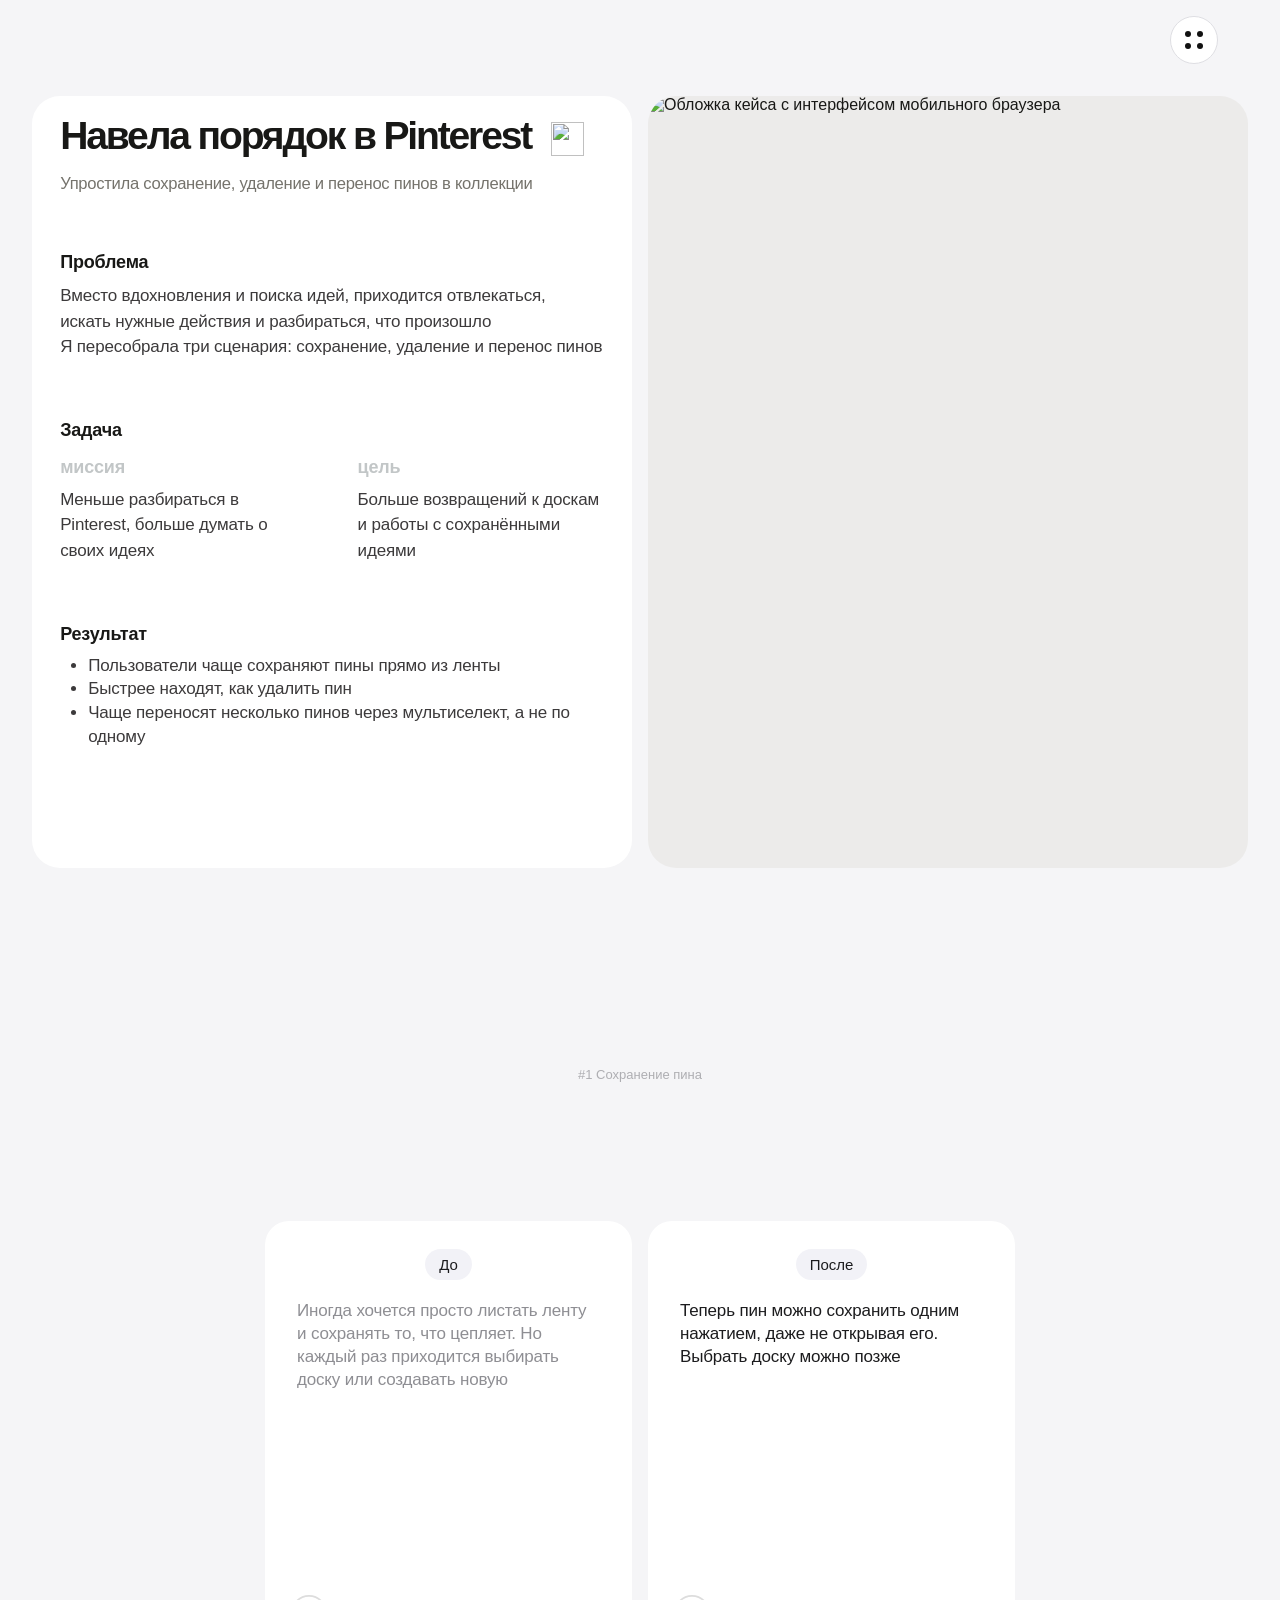
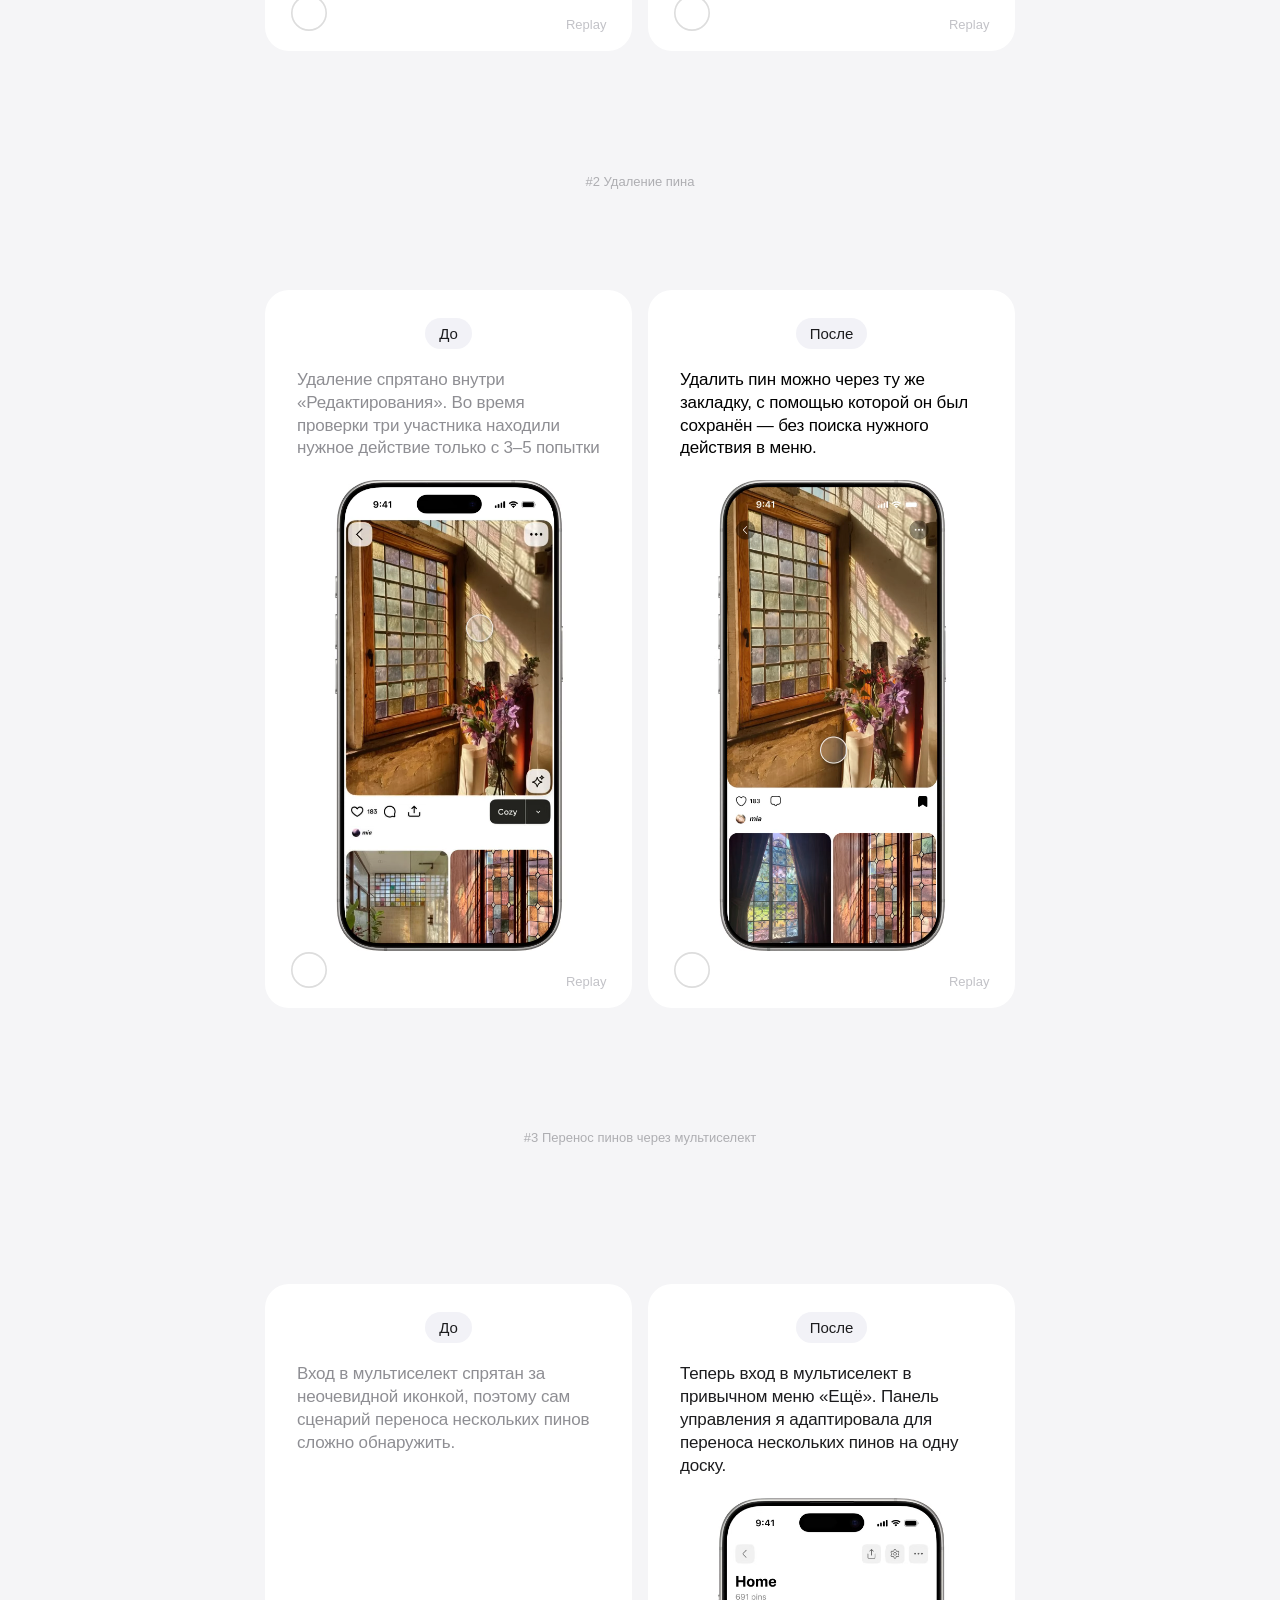
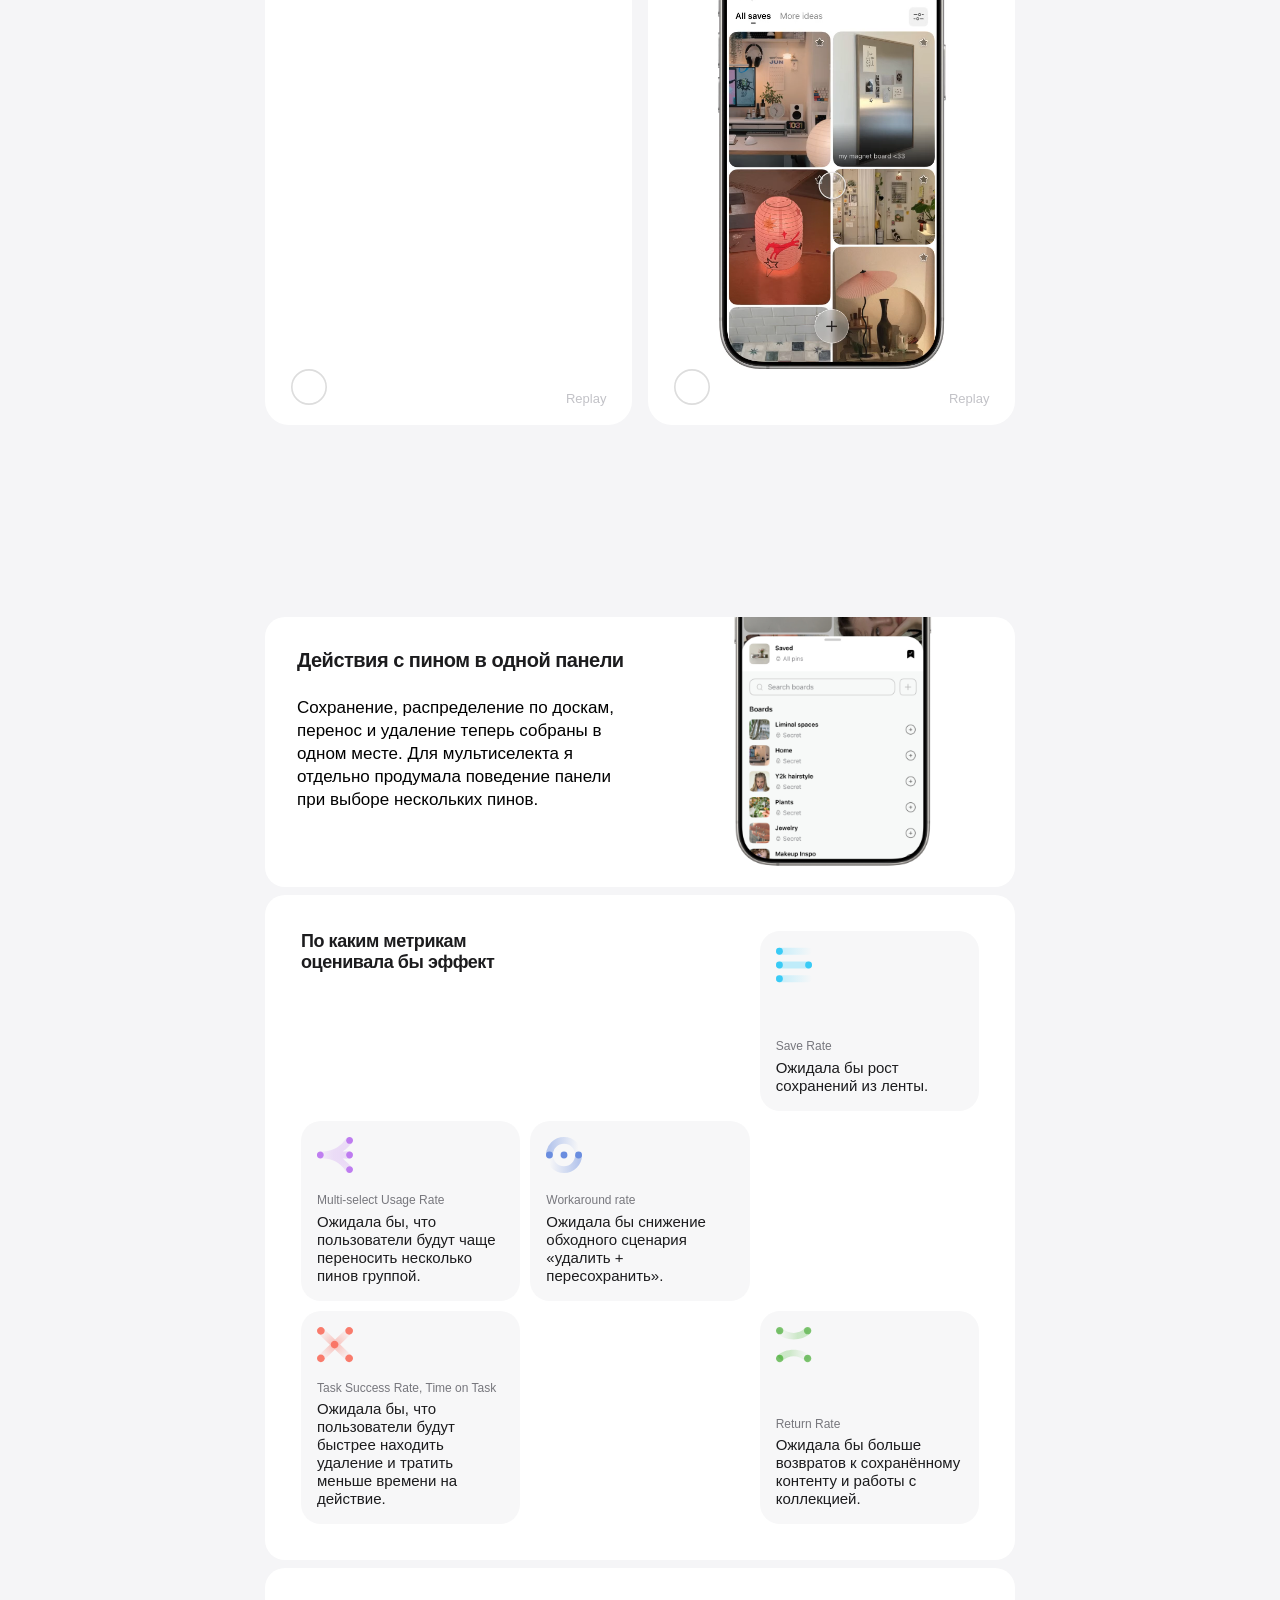
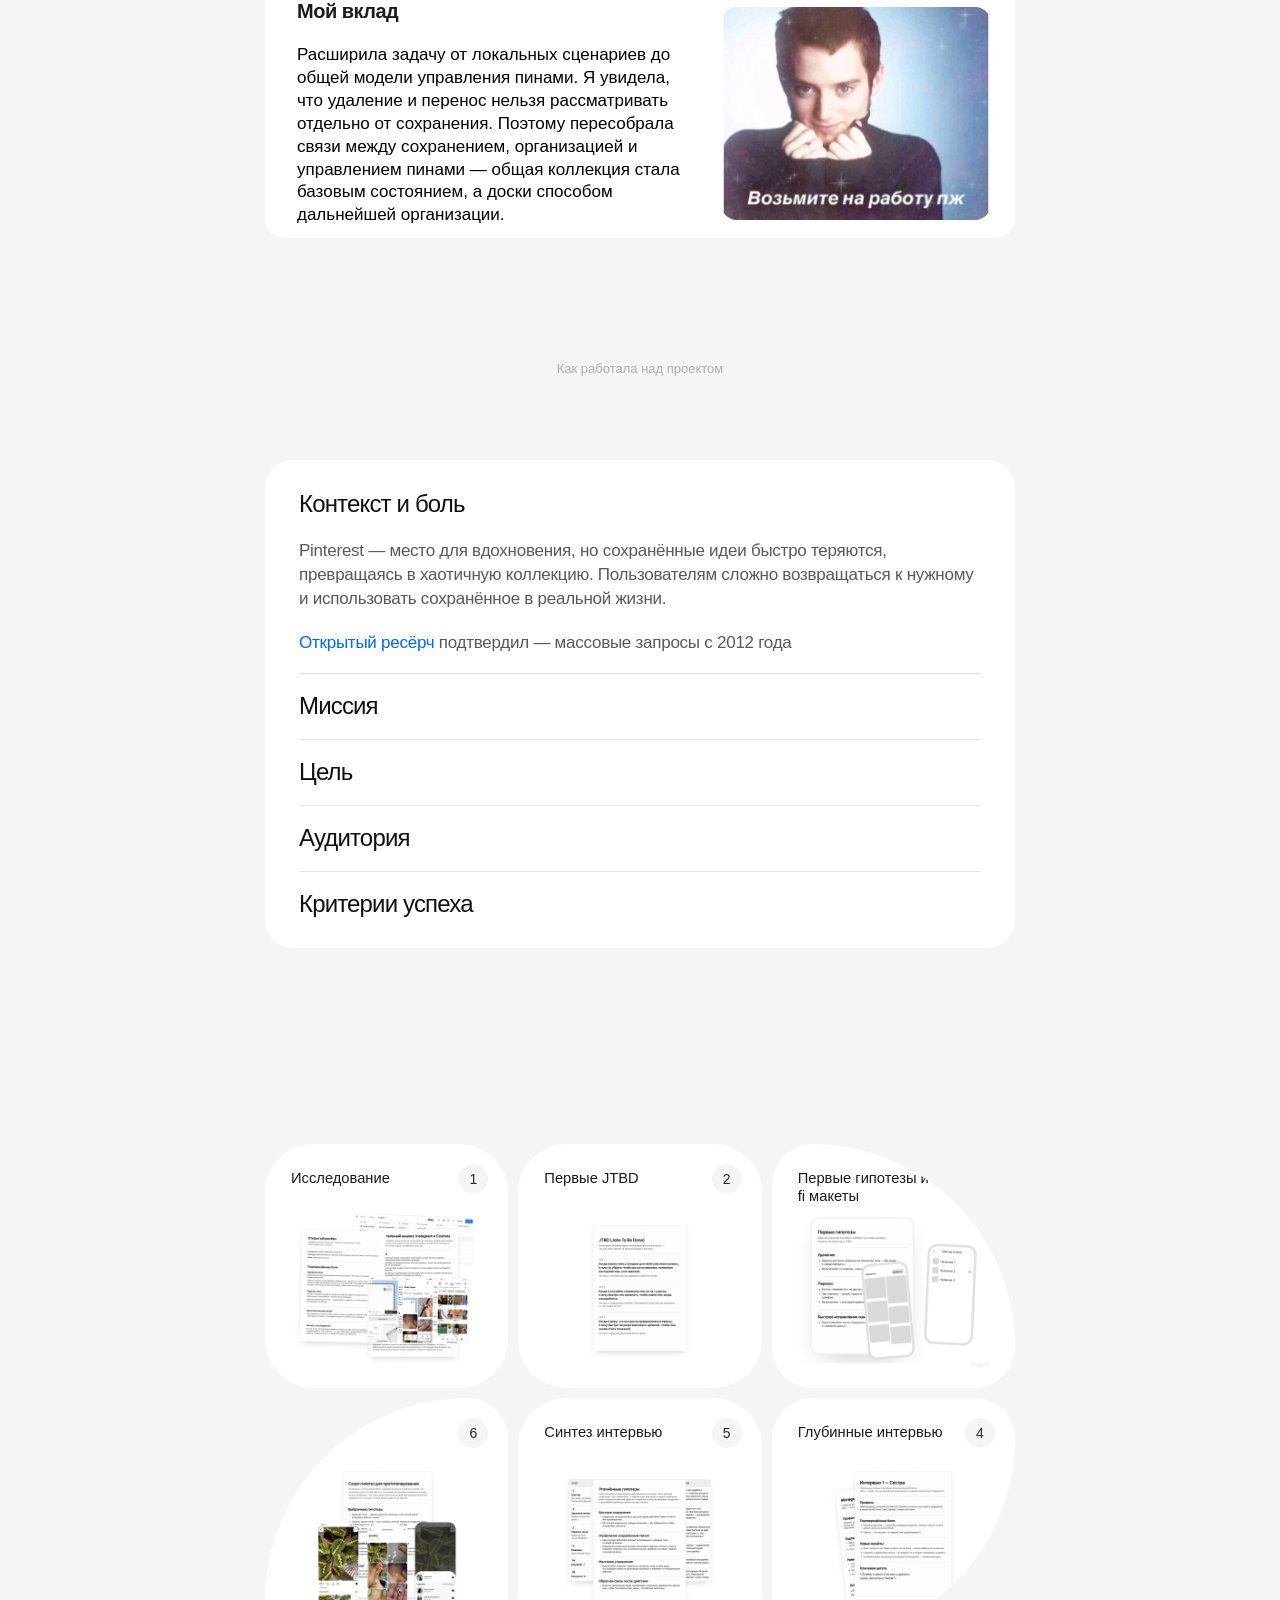
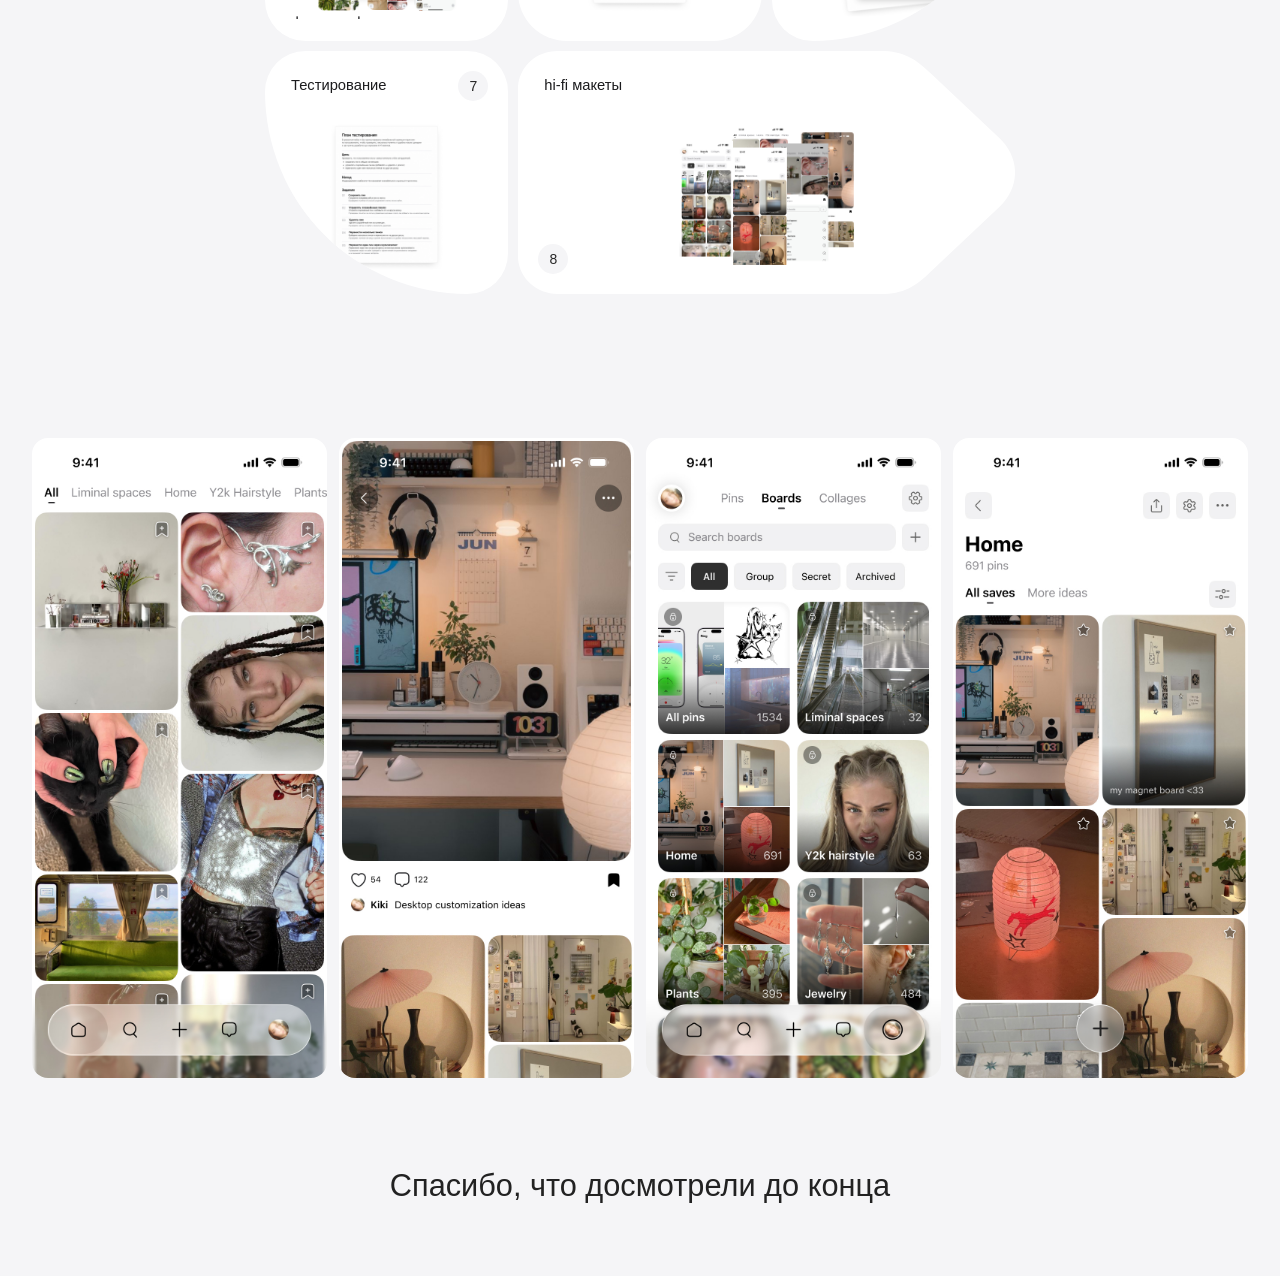
==== commit 20af1181: "Add files via upload" ====
--- a/pinterest.html
+++ b/pinterest.html
@@ -210,7 +210,21 @@
             <h3>До</h3>
             <p>Вход в мультиселект спрятан за неочевидной иконкой, поэтому сам сценарий переноса нескольких пинов сложно обнаружить.</p>
           </div>
-          <div class="pin-save-video-test__media pin-save-video-test__media--empty" aria-hidden="true"></div>
+          <div class="pin-save-video-test__media pin-save-video-test__media--jitter">
+            <video muted loop playsinline preload="metadata">
+              <source src="assets/cases/pinterest/videos/11.mp4" type="video/mp4">
+            </video>
+          </div>
+          <div class="video-controls">
+            <button class="video-progress" type="button" aria-label="Поставить видео на паузу" data-state="playing">
+              <svg class="video-progress__ring" width="44" height="44" viewBox="0 0 44 44" fill="none" aria-hidden="true">
+                <circle cx="22" cy="22" r="21" stroke="#DDDDDD" stroke-width="2"/>
+                <circle class="video-progress__arc" cx="22" cy="22" r="21" stroke="#969696" stroke-width="2" stroke-linecap="round" pathLength="1" stroke-dasharray="1" stroke-dashoffset="1" transform="rotate(-90 22 22)"/>
+              </svg>
+              <img class="video-progress__icon" src="assets/icons/video/pause.svg" width="20" height="20" alt="" aria-hidden="true">
+            </button>
+            <button class="video-replay" type="button" aria-label="Воспроизвести видео заново">Replay</button>
+          </div>
         </div>
         <div class="pin-save-video-test pin-save-video-test--after">
           <div class="pin-save-comparison__text pin-save-video-test__text">
--- a/styles.css
+++ b/styles.css
@@ -255,7 +255,8 @@
 }
 .video-progress { --video-progress:0deg; position:relative; display:flex; align-items:center; justify-content:center; width:44px; height:44px; margin-top:20px; padding:0; border:0; border-radius:50%; background:transparent; color:#555451; cursor:pointer; }
 .pin-save-video-test__media { position:relative; width:100%; min-width:0; }
-.pin-save-video-test__media--empty { aspect-ratio:704 / 904; }
+.pin-save-video-test__media--jitter { aspect-ratio:704 / 904; overflow:hidden; }
+.pin-save-video-test__media--jitter video { width:100%; height:100%; object-fit:cover; object-position:center top; }
 .video-feedback { position:absolute; z-index:1; top:50%; left:50%; display:grid; place-items:center; width:clamp(56px,6vw,72px); aspect-ratio:1; border-radius:50%; background:rgba(28,28,30,.7); opacity:0; pointer-events:none; transform:translate(-50%,-50%) scale(.8); }
 .video-feedback img { display:block; width:32px; height:32px; filter:brightness(0) invert(1); }
 .video-feedback.is-visible { animation:video-feedback-pop .9s ease-out both; }
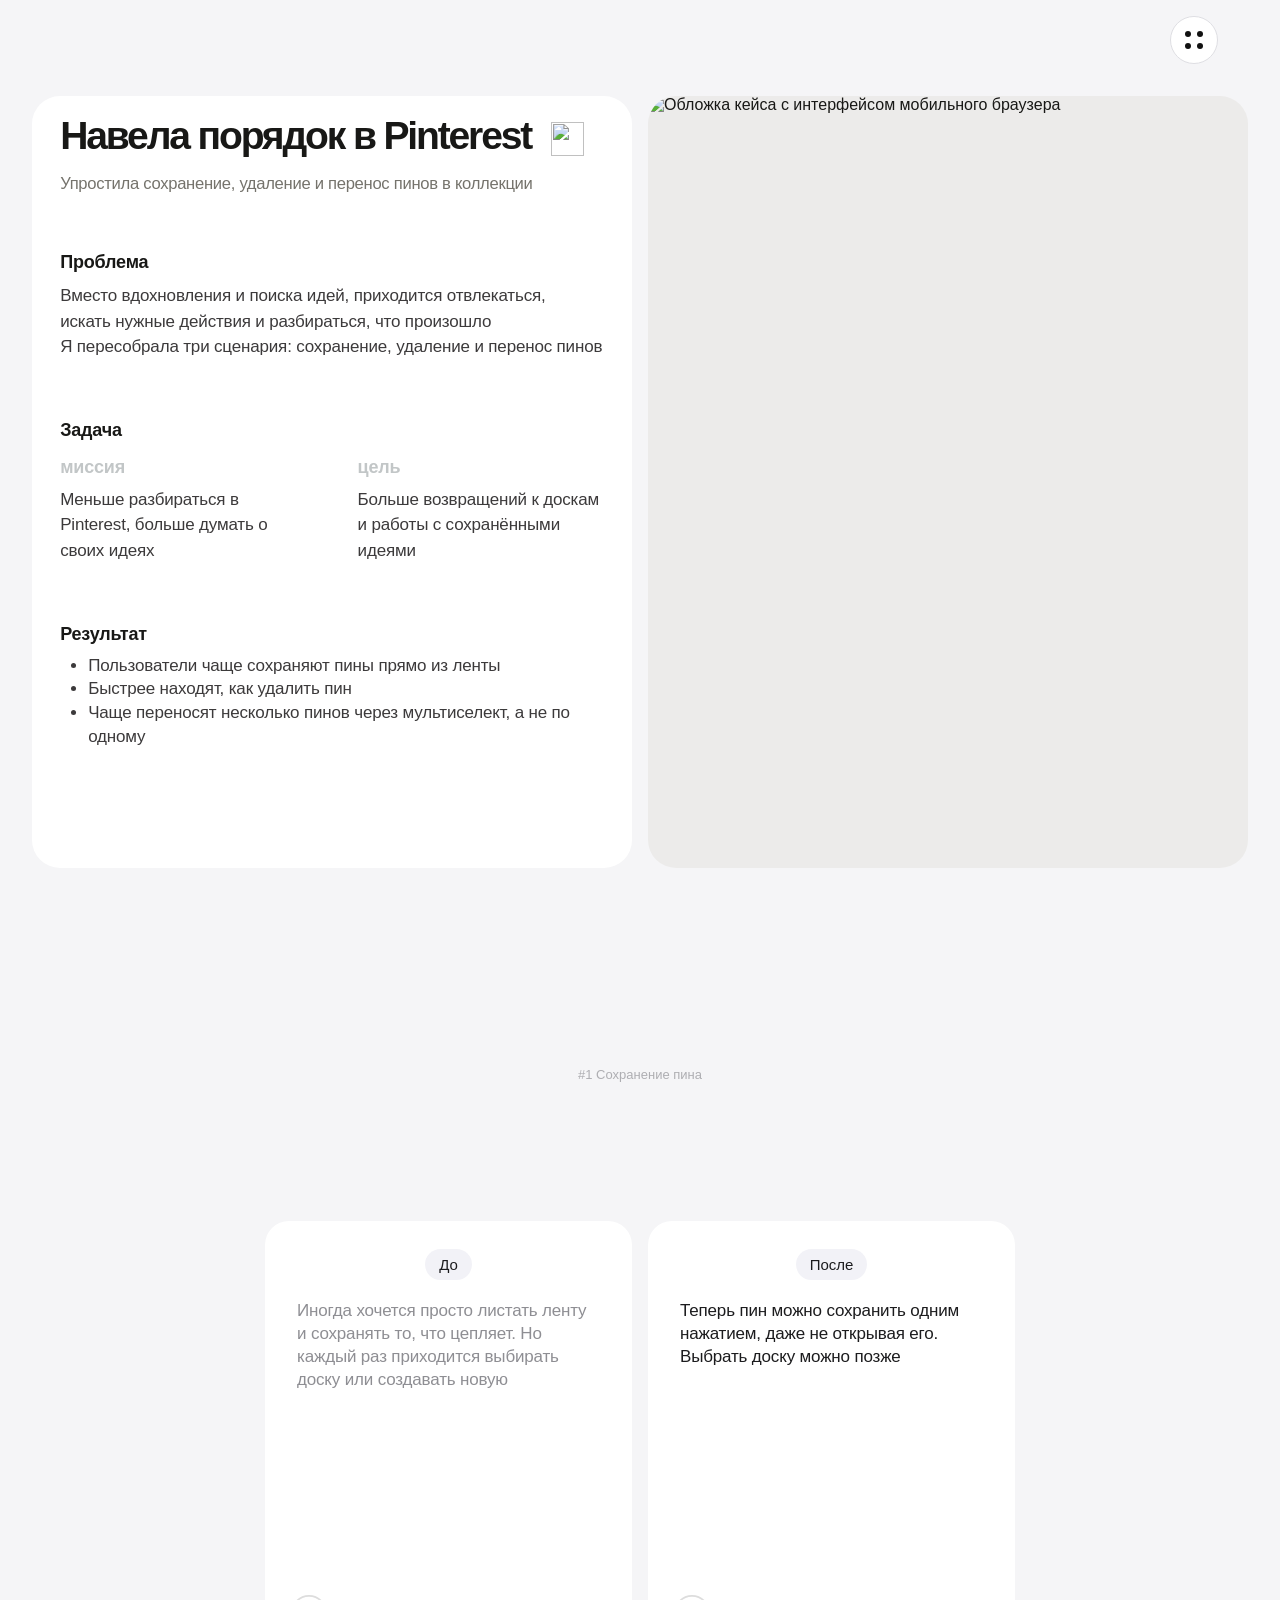
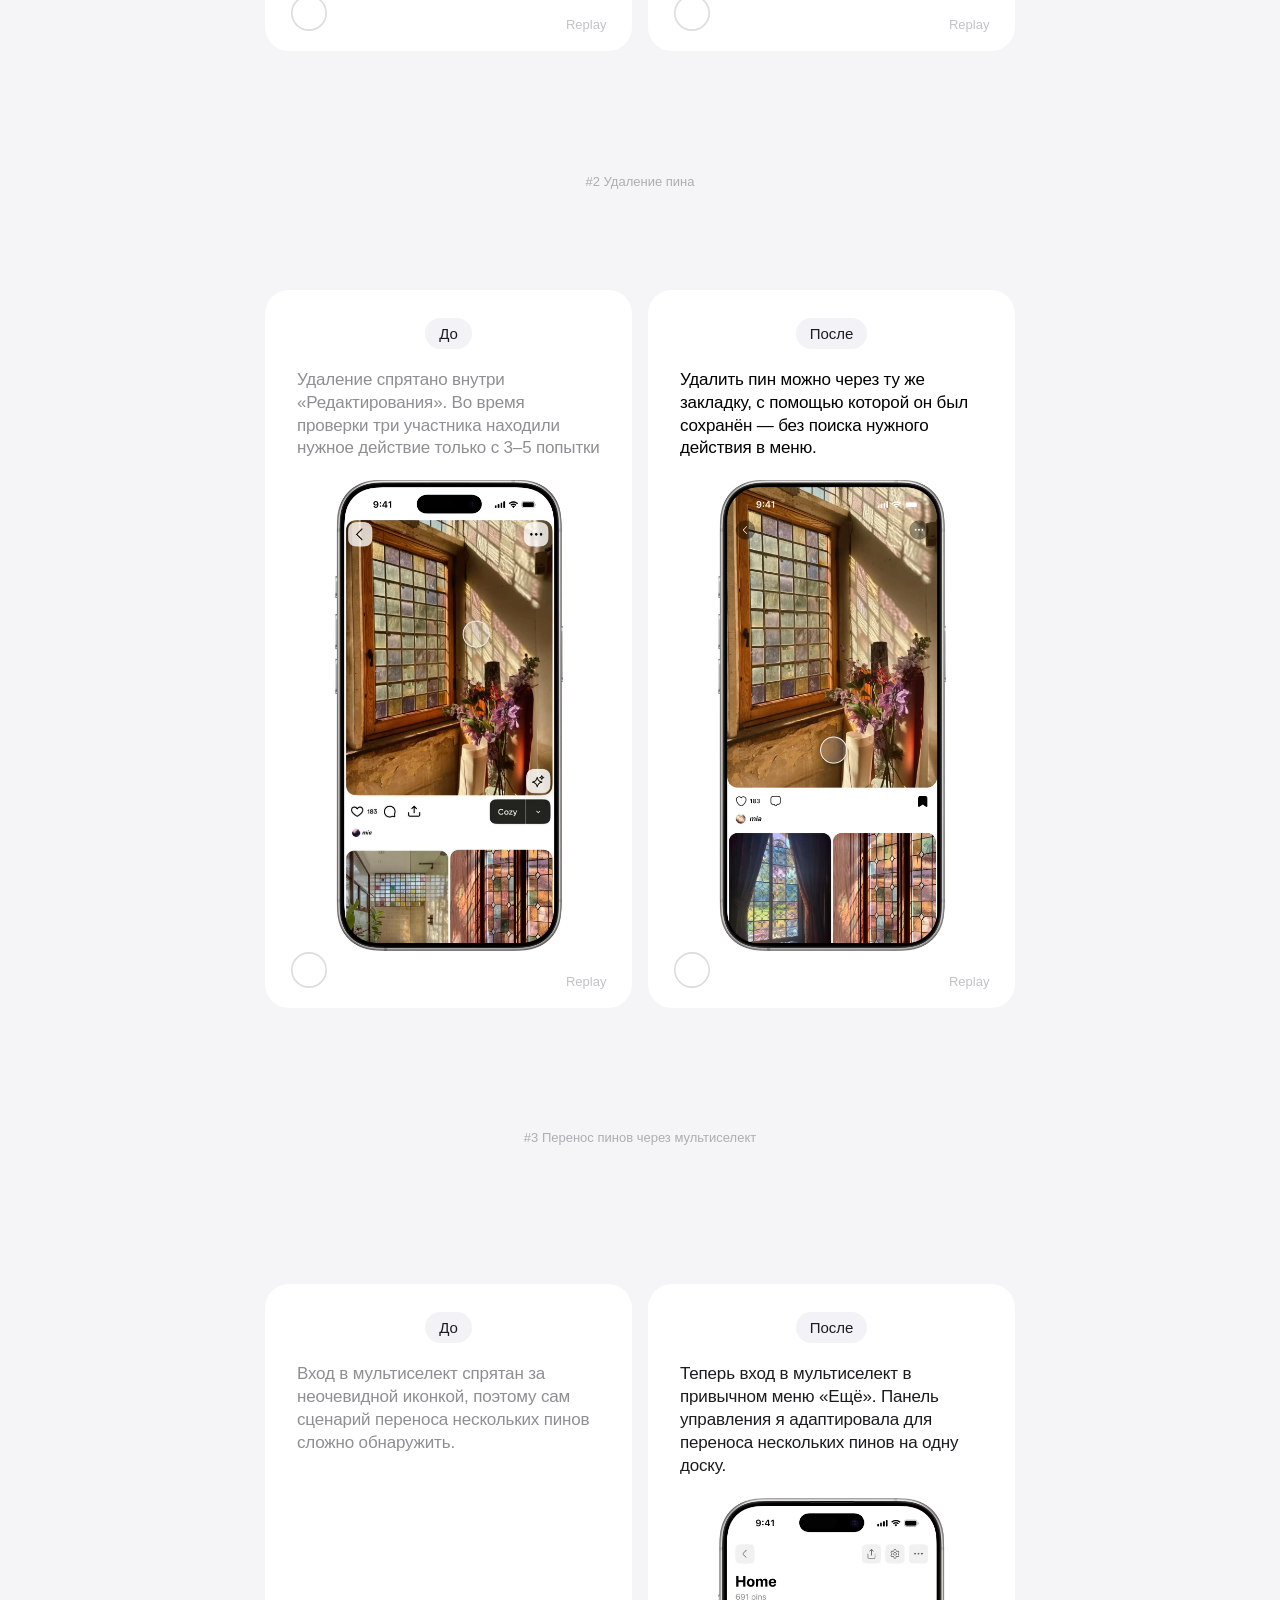
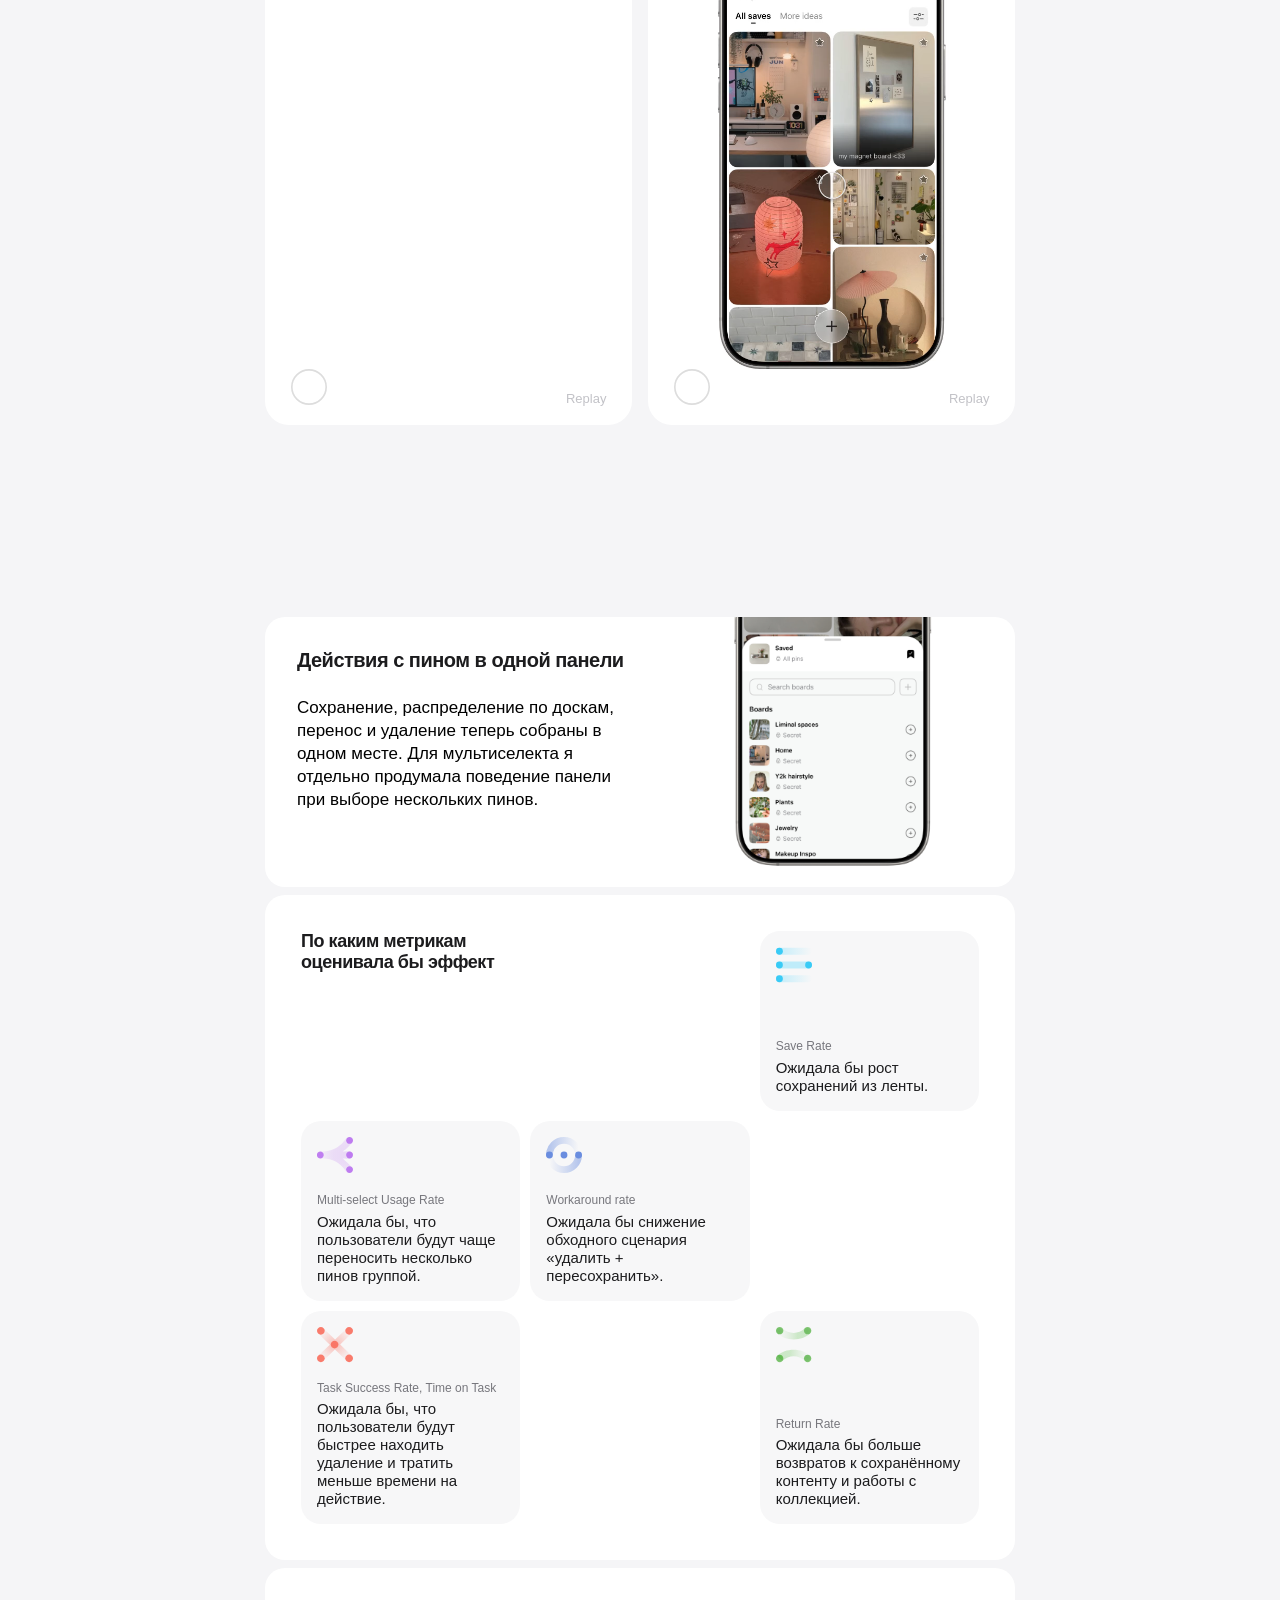
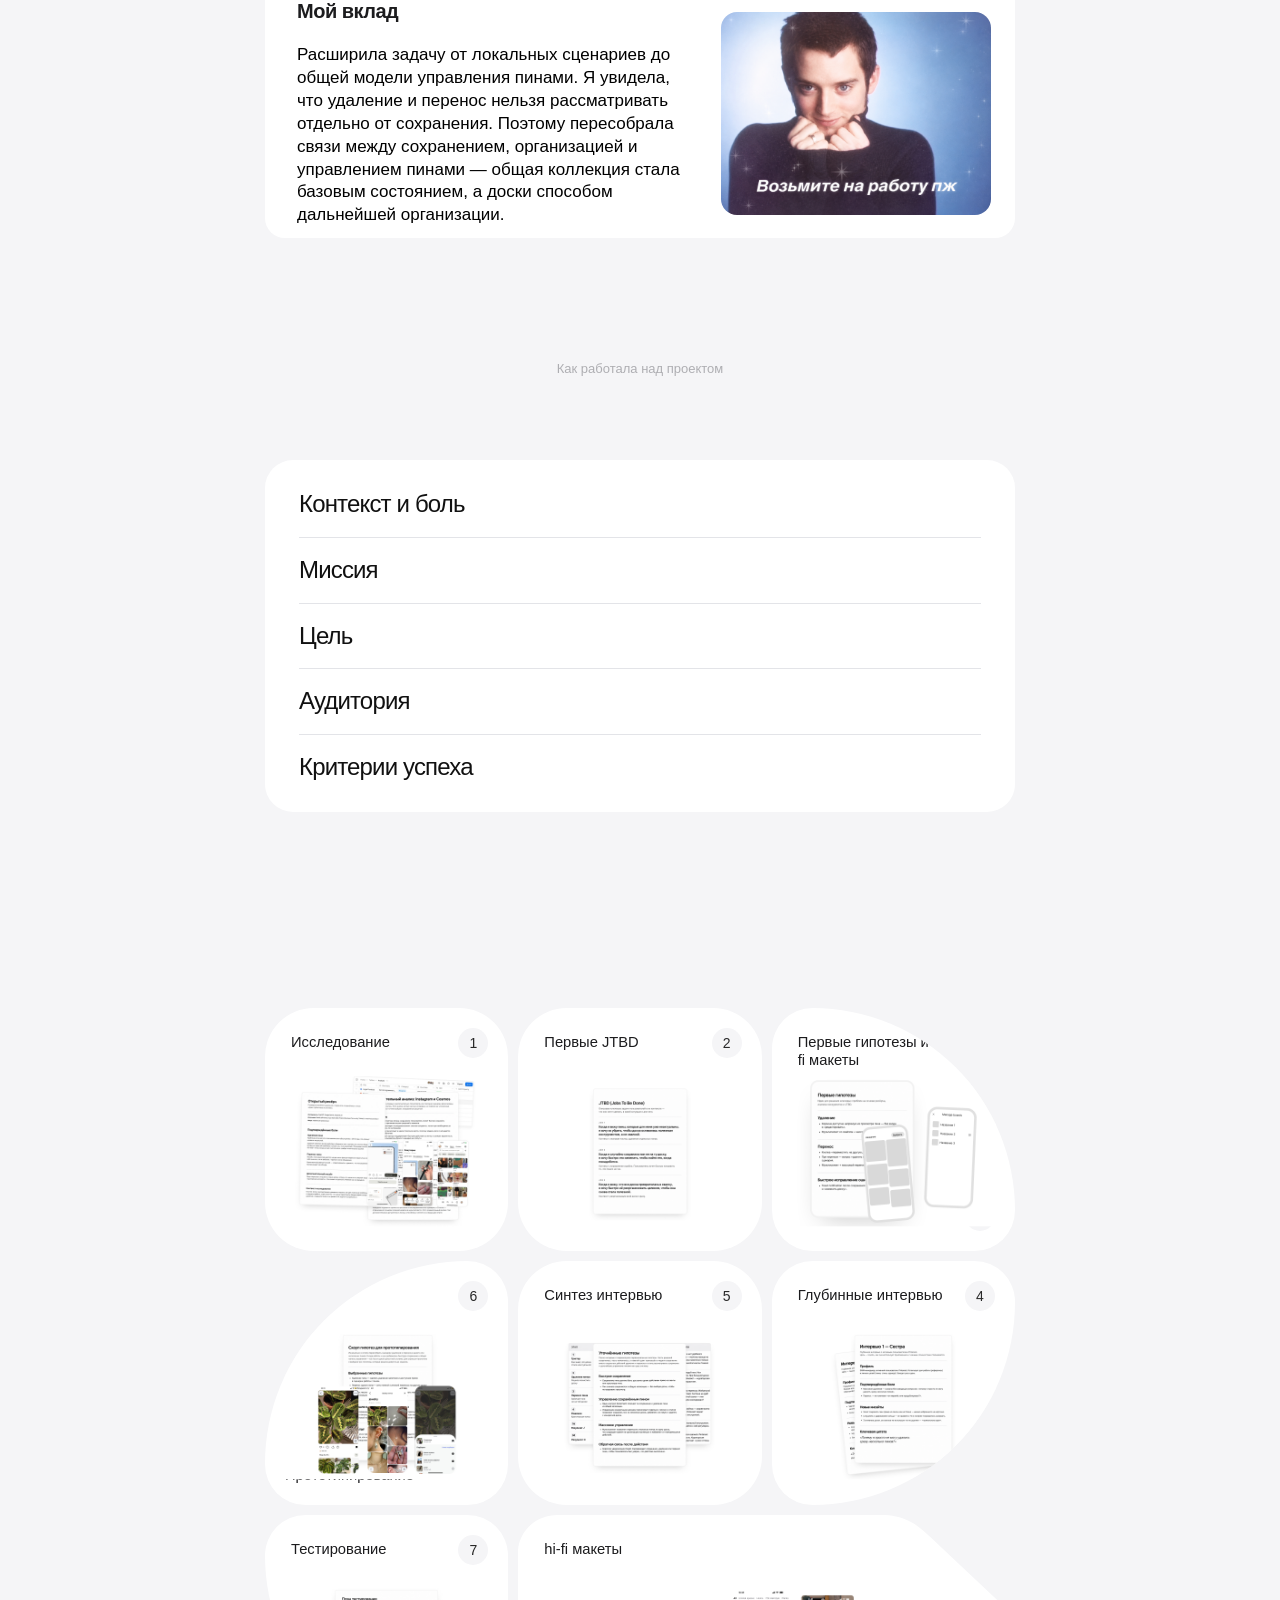
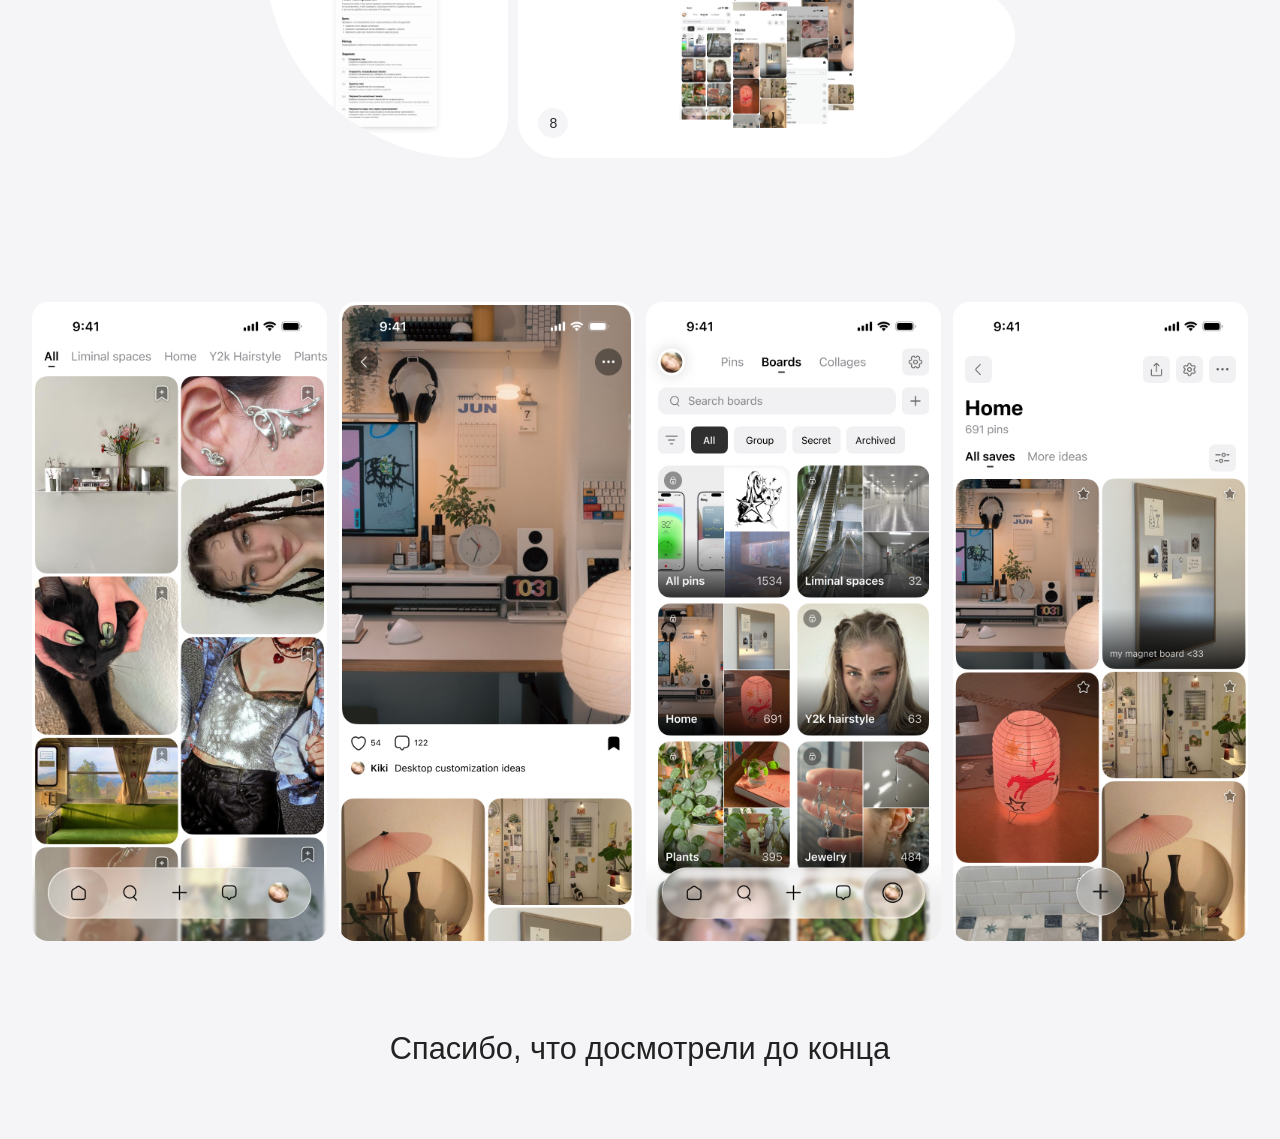
==== commit 43e28fff: "Add files via upload" ====
--- a/pinterest.html
+++ b/pinterest.html
@@ -257,12 +257,30 @@
       <div class="case-section__title-reveal">
         <h2 class="case-section__title" id="result-title"><span>Результат</span></h2>
       </div>
-      <article class="result-feature">
+      <article class="result-feature result-feature--overview-desktop">
         <div class="result-feature__text">
           <h3>Действия с пином в одной панели</h3>
           <p>Сохранение, распределение по доскам, перенос и удаление теперь собраны в одном месте. Для мультиселекта я отдельно продумала поведение панели при выборе нескольких пинов.</p>
         </div>
         <div class="result-feature__image" aria-hidden="true"></div>
+      </article>
+      <article class="result-feature-mobile">
+        <div class="result-feature-mobile__text">
+          <h3>Пины и доски</h3>
+          <p>Сохранение, выбор доски, перенос и удаление пинов теперь собраны в одном месте.</p>
+          <p>Для мультиселекта я отдельно продумала поведение панели при выборе нескольких пинов.</p>
+          <ul class="result-feature-mobile__tags" aria-label="Возможности панели">
+            <li>Save</li>
+            <li>Boards</li>
+            <li>Move</li>
+            <li>Delete</li>
+            <li>Multiselect</li>
+            <li>Bottom sheet</li>
+          </ul>
+        </div>
+        <div class="result-feature-mobile__image">
+          <img src="assets/cases/pinterest/images/result-iphone.png" alt="Панель Saved со списком досок Pinterest" loading="lazy">
+        </div>
       </article>
       <div class="result-metrics" aria-labelledby="result-metrics-title">
         <h3 class="result-metrics__heading" id="result-metrics-title">По каким метрикам<br>оценивала бы эффект</h3>
@@ -302,12 +320,28 @@
           </div>
         </div>
       </div>
-      <article class="result-feature result-feature--contribution">
+      <article class="result-feature result-feature--contribution result-feature--contribution-desktop">
         <div class="result-feature__text">
           <h3>Мой вклад</h3>
           <p>Расширила задачу от локальных сценариев до общей модели управления пинами. Я увидела, что удаление и перенос нельзя рассматривать отдельно от сохранения. Поэтому пересобрала связи между сохранением, организацией и управлением пинами — общая коллекция стала базовым состоянием, а доски способом дальнейшей организации.</p>
         </div>
-        <div class="result-feature__image"><img src="assets/cases/pinterest/images/result-contribution.jpg" alt="Мем «Возьмите на работу пж»"></div>
+        <div class="result-feature__image"><img src="assets/cases/pinterest/images/result-contribution.png" alt="Мем «Возьмите на работу пж»"></div>
+      </article>
+      <article class="result-feature-mobile result-feature-mobile--contribution">
+        <div class="result-feature-mobile__text">
+          <h3>Мой вклад</h3>
+          <p>Задача начиналась с удаления и переноса пинов. Я объединила их с сохранением и выбором доски в одной панели.</p>
+          <p>Отдельно предложила новый принцип: сначала сохранить пин в общую коллекцию, а доску выбрать позже — когда захочется.</p>
+          <ul class="result-feature-mobile__tags" aria-label="Темы раздела">
+            <li>Save</li>
+            <li>Boards</li>
+            <li>Move</li>
+            <li>Delete</li>
+            <li>Collection</li>
+            <li>Flow</li>
+          </ul>
+        </div>
+        <img class="result-feature-mobile__contribution-image" src="assets/cases/pinterest/images/result-contribution.png" alt="Мем «Возьмите на работу пж»" loading="lazy">
       </article>
     </section>
     <section class="case-section project-brief" aria-labelledby="project-brief-title">
@@ -317,7 +351,7 @@
       </div>
       <div class="project-brief__deck">
       <div class="project-brief__grid" aria-label="Постановка задачи: пять пунктов">
-        <article class="project-brief__card project-brief__card--context is-expanded">
+        <article class="project-brief__card project-brief__card--context">
           <div>
             <h3>Контекст и боль</h3>
             <p class="project-brief__context-desktop">Pinterest годами игнорирует базовую гигиену управления контентом:</p>
@@ -377,7 +411,7 @@
         <div class="process-tiles__tile process-tiles__tile--testing" id="process-step-7"><span class="process-tiles__name">Тестирование</span><span class="process-tiles__number">7</span><img class="process-tiles__illustration" src="assets/cases/pinterest/images/process/testing.png" alt="" loading="lazy"></div>
         <div class="process-tiles__result-wrap" id="process-step-8"><div class="process-tiles__tile process-tiles__tile--result"><span class="process-tiles__name">hi-fi макеты</span><span class="process-tiles__number">8</span><img class="process-tiles__illustration" src="assets/cases/pinterest/images/process/hifi-mockups.png" alt="" loading="lazy"></div></div>
       </div>
-      <div class="process-tiles-v2" aria-label="Первые два этапа работы над проектом">
+      <div class="process-tiles-v2" aria-label="Этапы работы над проектом">
         <div class="process-tiles-v2__card">
           <div class="process-tiles-v2__heading"><span class="process-tiles-v2__name">Исследование</span><span class="process-tiles-v2__number">1</span></div>
           <div class="process-tiles-v2__art" aria-hidden="true">
@@ -389,11 +423,17 @@
             <img class="process-tiles-v2__composite" src="assets/cases/pinterest/images/process-v2/research-v2.png" alt="" loading="lazy">
           </div>
         </div>
-        <div class="process-tiles-v2__card process-tiles-v2__card--jtbd" role="button" tabindex="0" aria-label="Открыть документ «Первые JTBD»" aria-haspopup="dialog" aria-controls="jtbd-document-overlay">
+        <div class="process-tiles-v2__card process-tiles-v2__card--jtbd" role="button" tabindex="0" aria-label="Открыть документ «Первые JTBD»" aria-haspopup="dialog" aria-controls="jtbd-document-overlay" data-document-crop-top="266" data-document-crop-width="1428">
           <div class="process-tiles-v2__heading"><span class="process-tiles-v2__name">Первые JTBD</span><span class="process-tiles-v2__number">2</span></div>
           <div class="process-tiles-v2__art" aria-hidden="true">
-            <img class="process-tiles-v2__asset process-tiles-v2__asset--jtbd" src="assets/cases/pinterest/images/process-v2/first-jtbd-transition.png" alt="" loading="lazy">
+            <span class="process-tiles-v2__document-frame"><img class="process-tiles-v2__document-image" src="assets/cases/pinterest/images/process-v2/first-jtbd-transition.png" alt="" loading="lazy"></span>
             <img class="process-tiles-v2__composite" src="assets/cases/pinterest/images/process-v2/first-jtbd-v2.png" alt="" loading="lazy">
+          </div>
+        </div>
+        <div class="process-tiles-v2__card process-tiles-v2__card--interviews" role="button" tabindex="0" aria-label="Открыть документ «Глубинные интервью»" aria-haspopup="dialog" aria-controls="jtbd-document-overlay" data-document-crop-top="180" data-document-crop-width="1436">
+          <div class="process-tiles-v2__heading"><span class="process-tiles-v2__name">Глубинные интервью</span><span class="process-tiles-v2__number">4</span></div>
+          <div class="process-tiles-v2__art" aria-hidden="true">
+            <span class="process-tiles-v2__document-frame"><img class="process-tiles-v2__document-image" src="assets/cases/pinterest/images/process-v2/user-interviews.png" alt="" loading="lazy"></span>
           </div>
         </div>
         <button class="process-tiles__more" type="button" aria-expanded="false" hidden><span class="process-tiles__more-label">Развернуть</span><span class="process-tiles__more-chevron" aria-hidden="true"></span></button>
--- a/styles.css
+++ b/styles.css
@@ -23,6 +23,7 @@
 .result-feature__text h3 { margin:0; color:#1c1c1e; font-size:20px; line-height:1.18; font-weight:600; letter-spacing:-.025em; white-space:nowrap; }
 .result-feature__text p { max-width:42ch; margin:25px 0 0; color:#000; font-size:clamp(17px,1.2vw,18px); line-height:1.35; }
 .result-feature__image { min-height:100%; background-image:url("assets/cases/pinterest/images/result-iphone.png"); background-repeat:no-repeat; background-position:center bottom; background-size:auto 100%; }
+.result-feature-mobile { display:none; }
 .result-metrics { display:grid; grid-template-columns:repeat(3,minmax(0,1fr)); grid-template-rows:repeat(3,minmax(180px,auto)); gap:10px; width:min(100%,750px); margin-top:8px; padding:36px; border-radius:20px; background:#fff; text-align:left; font-family:"SF Pro Display","SF Pro",-apple-system,BlinkMacSystemFont,sans-serif; }
 .result-metrics__heading { grid-column:1; grid-row:1; margin:0; color:#1c1c1e; font-size:18px; line-height:1.2; font-weight:600; letter-spacing:-.025em; }
 .result-metrics__card { display:flex; flex-direction:column; justify-content:space-between; min-width:0; padding:16px; border-radius:20px; background:#f7f7f8; }
@@ -46,6 +47,18 @@
 .result-feature--contribution .result-feature__image { display:flex; align-items:center; justify-content:center; min-height:0; margin:24px 24px 24px 0; background:none; }
 .result-feature--contribution .result-feature__image img { display:block; max-width:100%; max-height:100%; border-radius:16px; object-fit:contain; }
 @media (max-width:640px) {
+  .result-feature--overview-desktop,.result-feature--contribution-desktop { display:none; }
+  .result-feature-mobile { display:block; width:100%; margin-top:clamp(26px,3.5vh,36px); text-align:left; font-family:"SF Pro Display","SF Pro",-apple-system,BlinkMacSystemFont,sans-serif; }
+  .result-feature-mobile--contribution { margin-top:8px; }
+  .result-feature-mobile__text { padding:20px 20px 24px; border-radius:24px; background:#fff; box-shadow:0 8px 24px rgba(25,25,35,.045); }
+  .result-feature-mobile__text h3 { margin:0 0 22px; color:#4b4b4f; font-size:15px; line-height:1.25; font-weight:400; }
+  .result-feature-mobile__text p { margin:0; color:#111; font-size:clamp(23px,6.4vw,27px); line-height:1.12; font-weight:400; letter-spacing:-.035em; }
+  .result-feature-mobile__text p + p { margin-top:20px; }
+  .result-feature-mobile__tags { display:flex; flex-wrap:wrap; gap:6px 8px; margin:24px 0 0; padding:0; list-style:none; }
+  .result-feature-mobile__tags li { padding:5px 11px 6px; border-radius:10px; background:#f2f2f3; color:#444447; font-size:14px; line-height:1.15; white-space:nowrap; }
+  .result-feature-mobile__image { width:100%; margin-top:24px; overflow:hidden; }
+  .result-feature-mobile__image img { display:block; width:142%; max-width:none; height:auto; margin-left:-21%; }
+  .result-feature-mobile__contribution-image { display:block; width:100%; height:auto; aspect-ratio:1.56; margin-top:20px; border-radius:20px; object-fit:cover; object-position:center; }
   .result-feature { grid-template-columns:1fr; height:auto; border-radius:20px; }
   .result-feature__text { padding:26px 24px 16px; }
   .result-feature__text h3 { white-space:normal; }
@@ -183,12 +196,16 @@
   .process-tiles-v2__asset--delete { top:52.75%; left:26.4%; width:16.88%; aspect-ratio:24.053 / 52.031; border-radius:3px; box-shadow:0 3px 6px rgba(0,0,0,.12),0 1px 2px rgba(0,0,0,.08); transform:rotate(-6deg); }
   .process-tiles-v2__asset--instagram { top:53.57%; left:42.63%; width:16.84%; aspect-ratio:24 / 52; border-radius:3px; box-shadow:0 3px 6px rgba(0,0,0,.12),0 1px 2px rgba(0,0,0,.08); }
   .process-tiles-v2__asset--pinterest { top:52.75%; left:58.58%; width:16.88%; aspect-ratio:24.053 / 52.031; border-radius:3px; box-shadow:0 3px 6px rgba(0,0,0,.12),0 1px 2px rgba(0,0,0,.08); transform:rotate(6deg); }
-  .process-tiles-v2__asset--jtbd { top:10.71%; left:20.53%; width:58.95%; aspect-ratio:84 / 112; object-position:center top; }
+  .process-tiles-v2__document-frame { position:absolute; top:10.71%; left:20.53%; display:block; width:58.95%; aspect-ratio:84 / 112; overflow:hidden; border-radius:1px; background:#fff; box-shadow:0 6px 12px rgba(0,0,0,.12),0 1px 2px rgba(0,0,0,.08); }
+  .process-tiles-v2__document-image { display:block; width:100%; height:auto; max-width:none; }
+  .process-tiles-v2__card--jtbd .process-tiles-v2__document-image { transform:translateY(-10.390625%); }
+  .process-tiles-v2__card--interviews .process-tiles-v2__document-image { transform:translateY(-2.876318%); }
   .process-tiles-v2__composite { display:none; position:absolute; inset:0; width:100%; height:100%; object-fit:contain; }
   .process-tiles-v2__art.has-composite .process-tiles-v2__asset { display:none; }
+  .process-tiles-v2__art.has-composite .process-tiles-v2__document-frame { display:none; }
   .process-tiles-v2__art.has-composite .process-tiles-v2__composite { display:block; }
-  .process-tiles-v2__card--jtbd { cursor:pointer; touch-action:manipulation; }
-  .process-tiles-v2__card--jtbd:focus-visible { outline:2px solid #5478c9; outline-offset:3px; }
+  .process-tiles-v2__card[aria-haspopup="dialog"] { cursor:pointer; touch-action:manipulation; }
+  .process-tiles-v2__card[aria-haspopup="dialog"]:focus-visible { outline:2px solid #5478c9; outline-offset:3px; }
 }
 .jtbd-document-overlay { position:fixed; inset:0; z-index:200; width:100vw; height:100dvh; overflow:hidden; border-radius:0; background:#fff; font-family:"SF Pro Display","SF Pro",-apple-system,BlinkMacSystemFont,sans-serif; }
 .jtbd-document-overlay__toolbar { position:absolute; z-index:2; top:0; left:0; right:0; display:flex; align-items:center; gap:14px; height:calc(76px + env(safe-area-inset-top)); padding:env(safe-area-inset-top) 20px 0; background:transparent; }
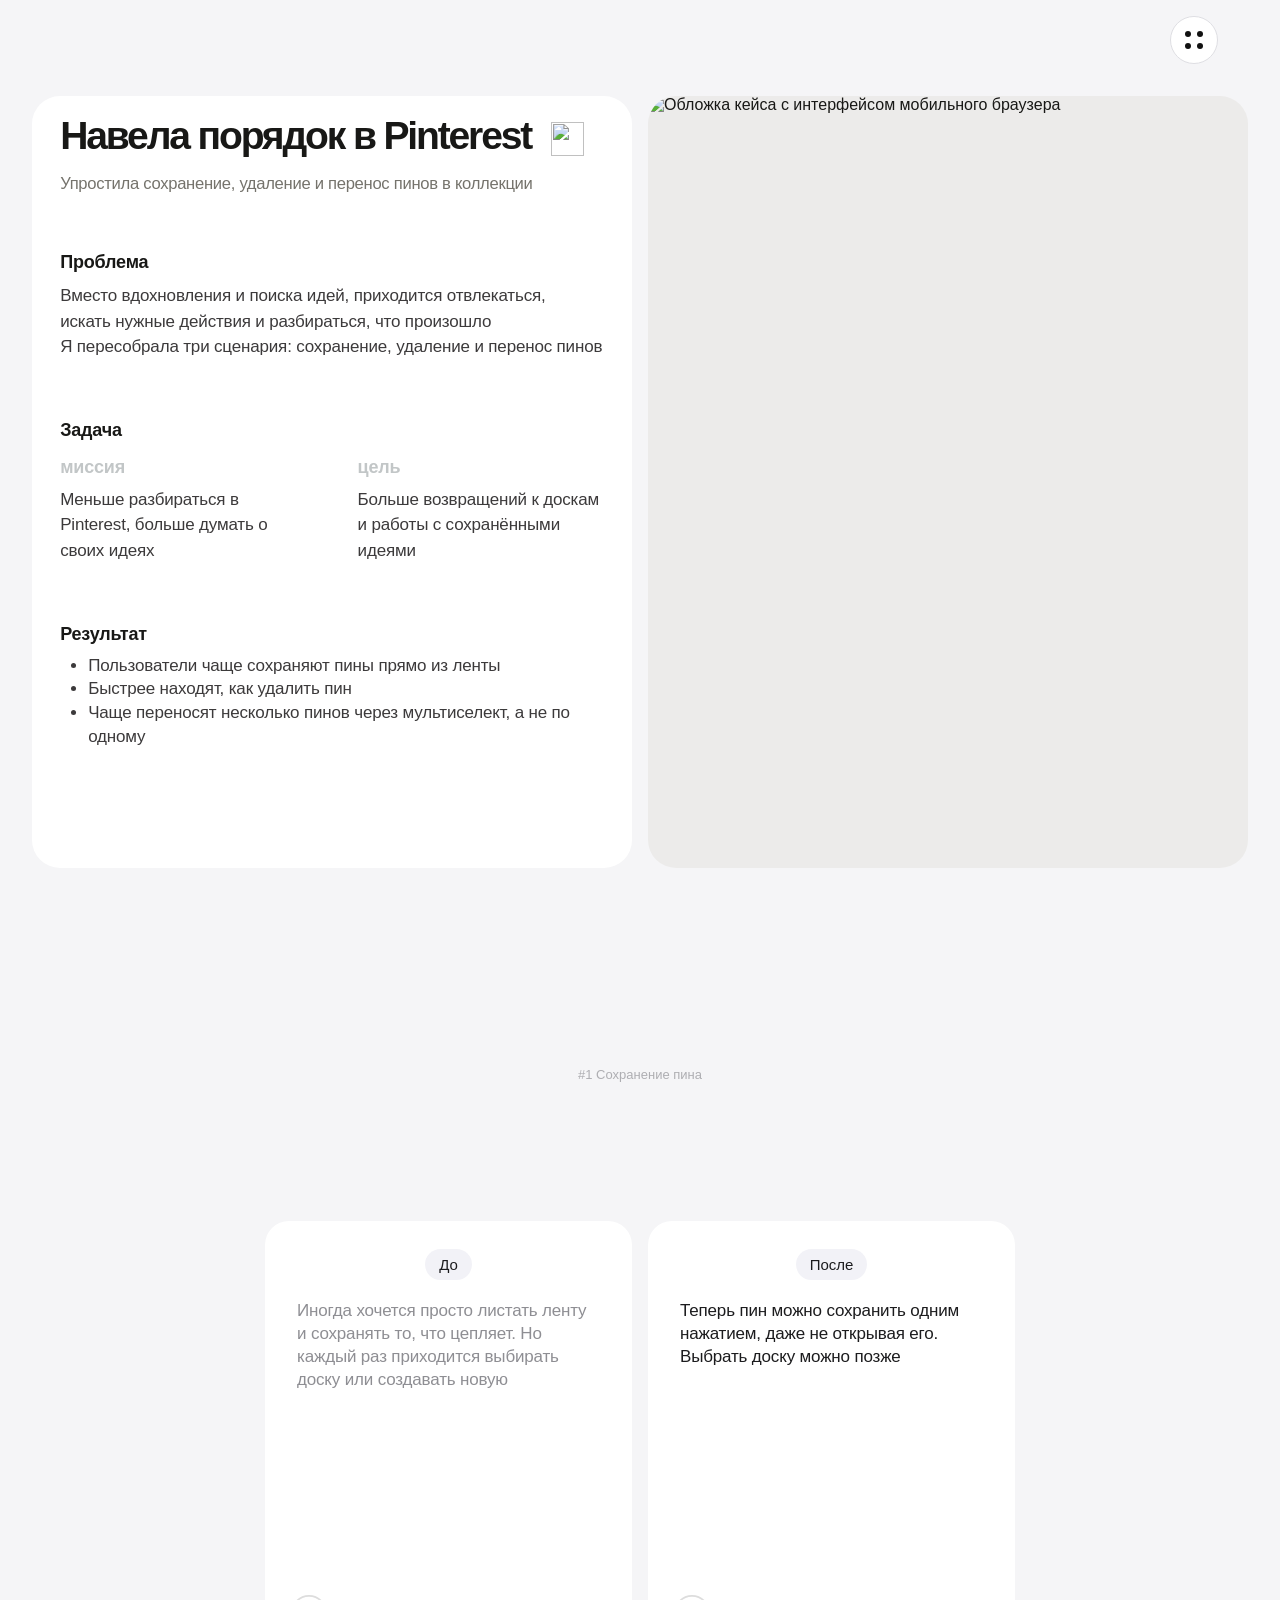
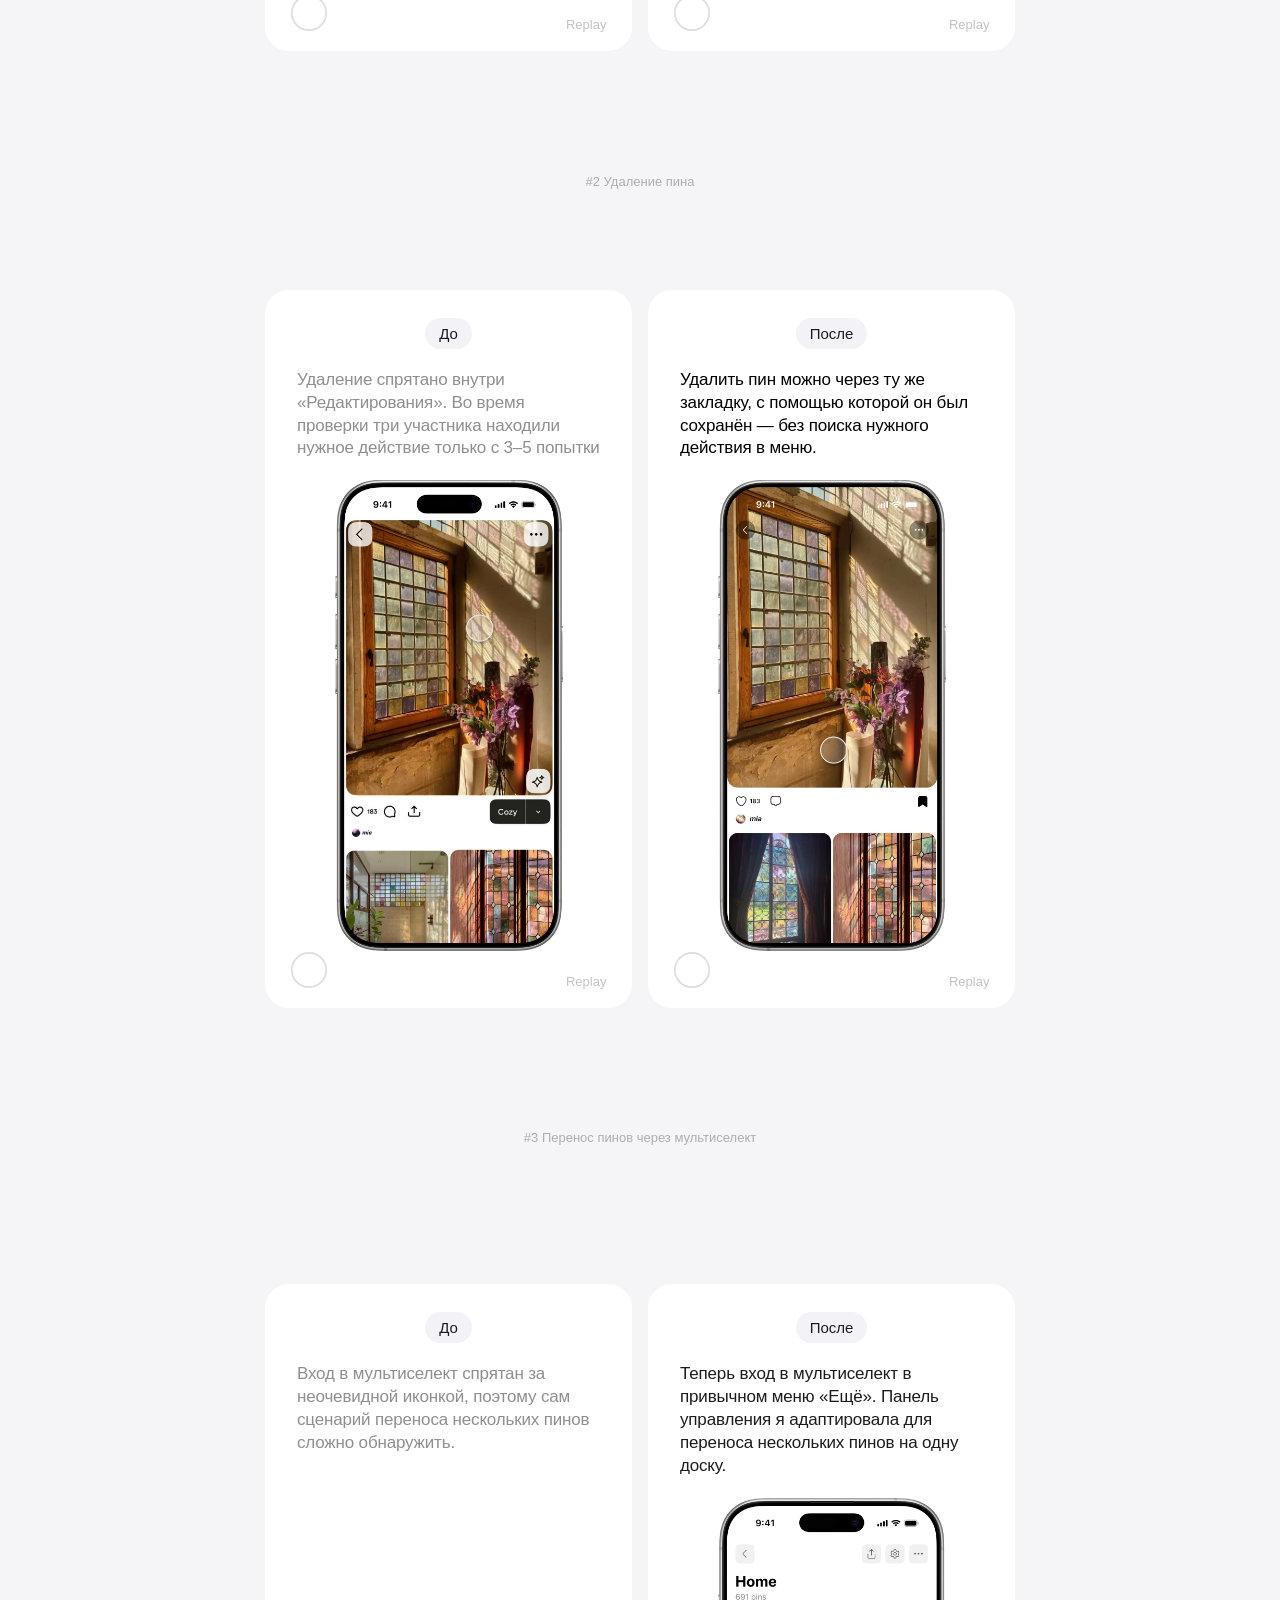
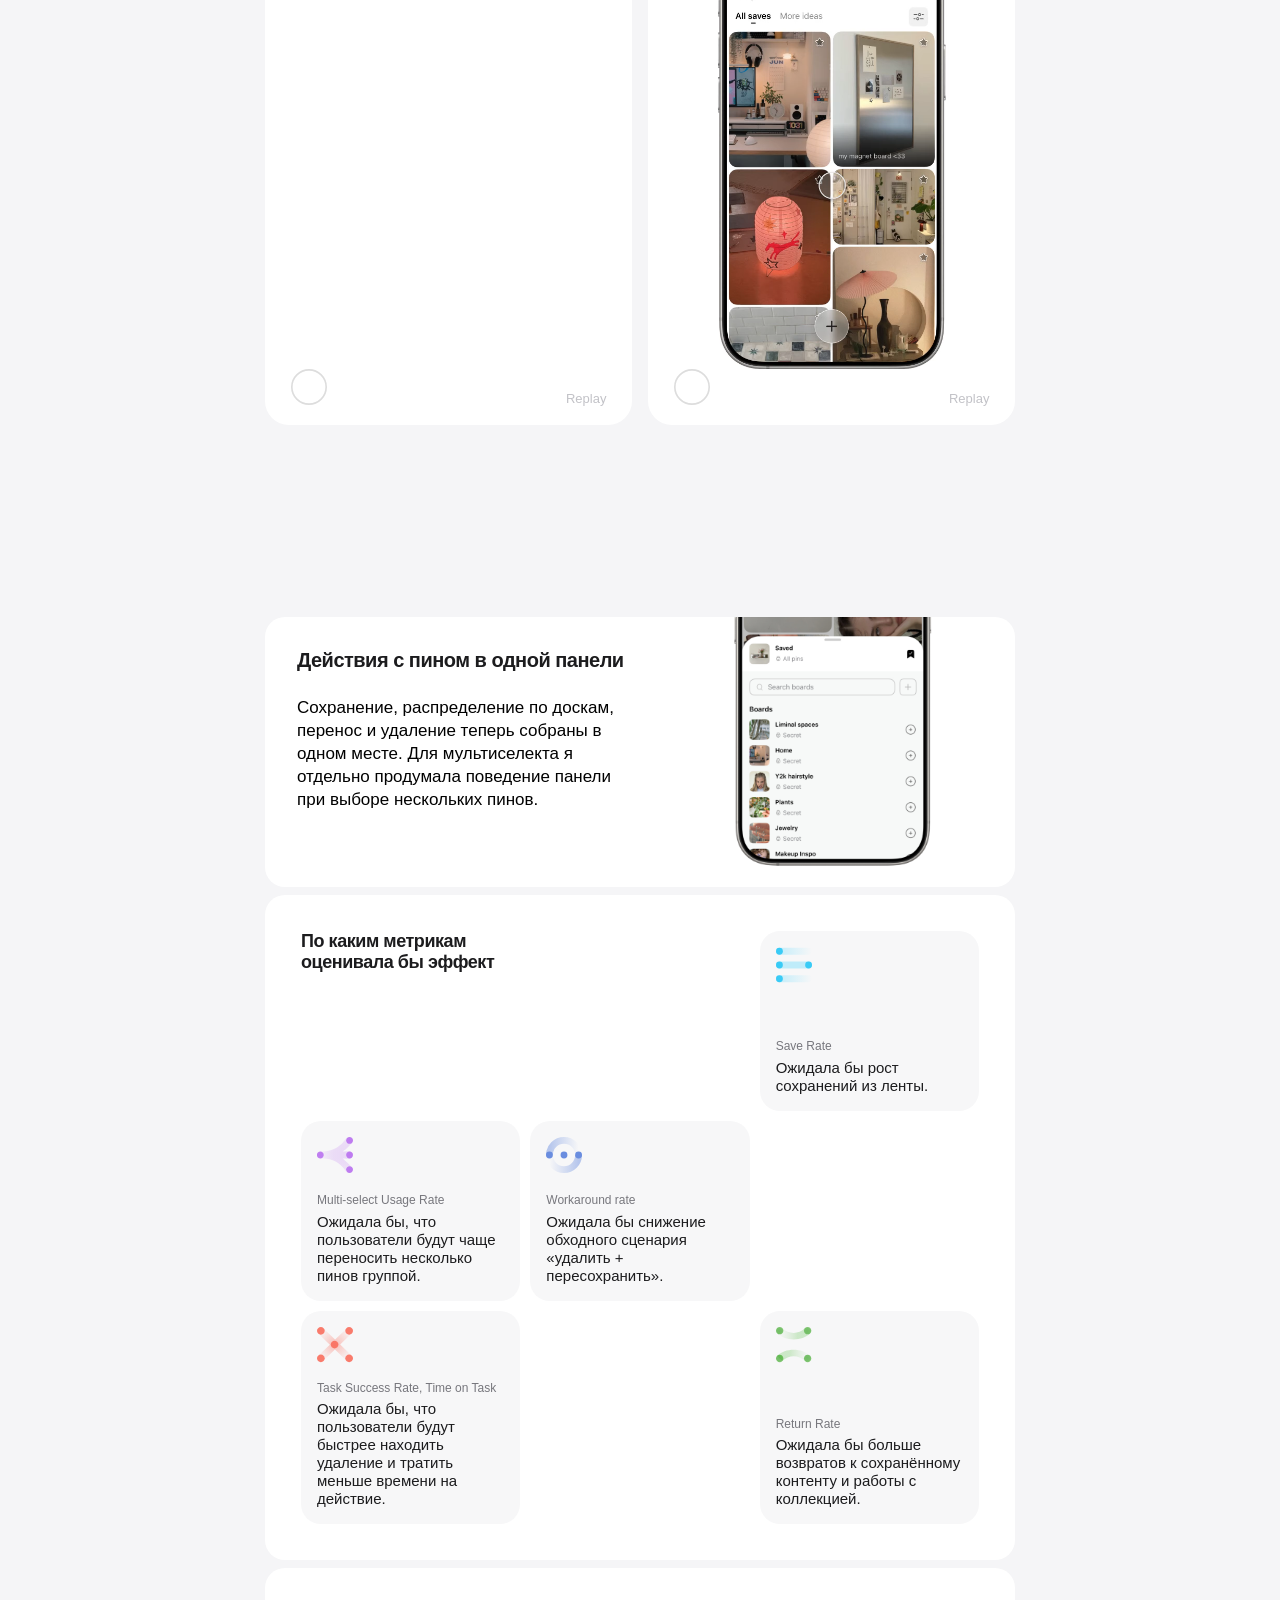
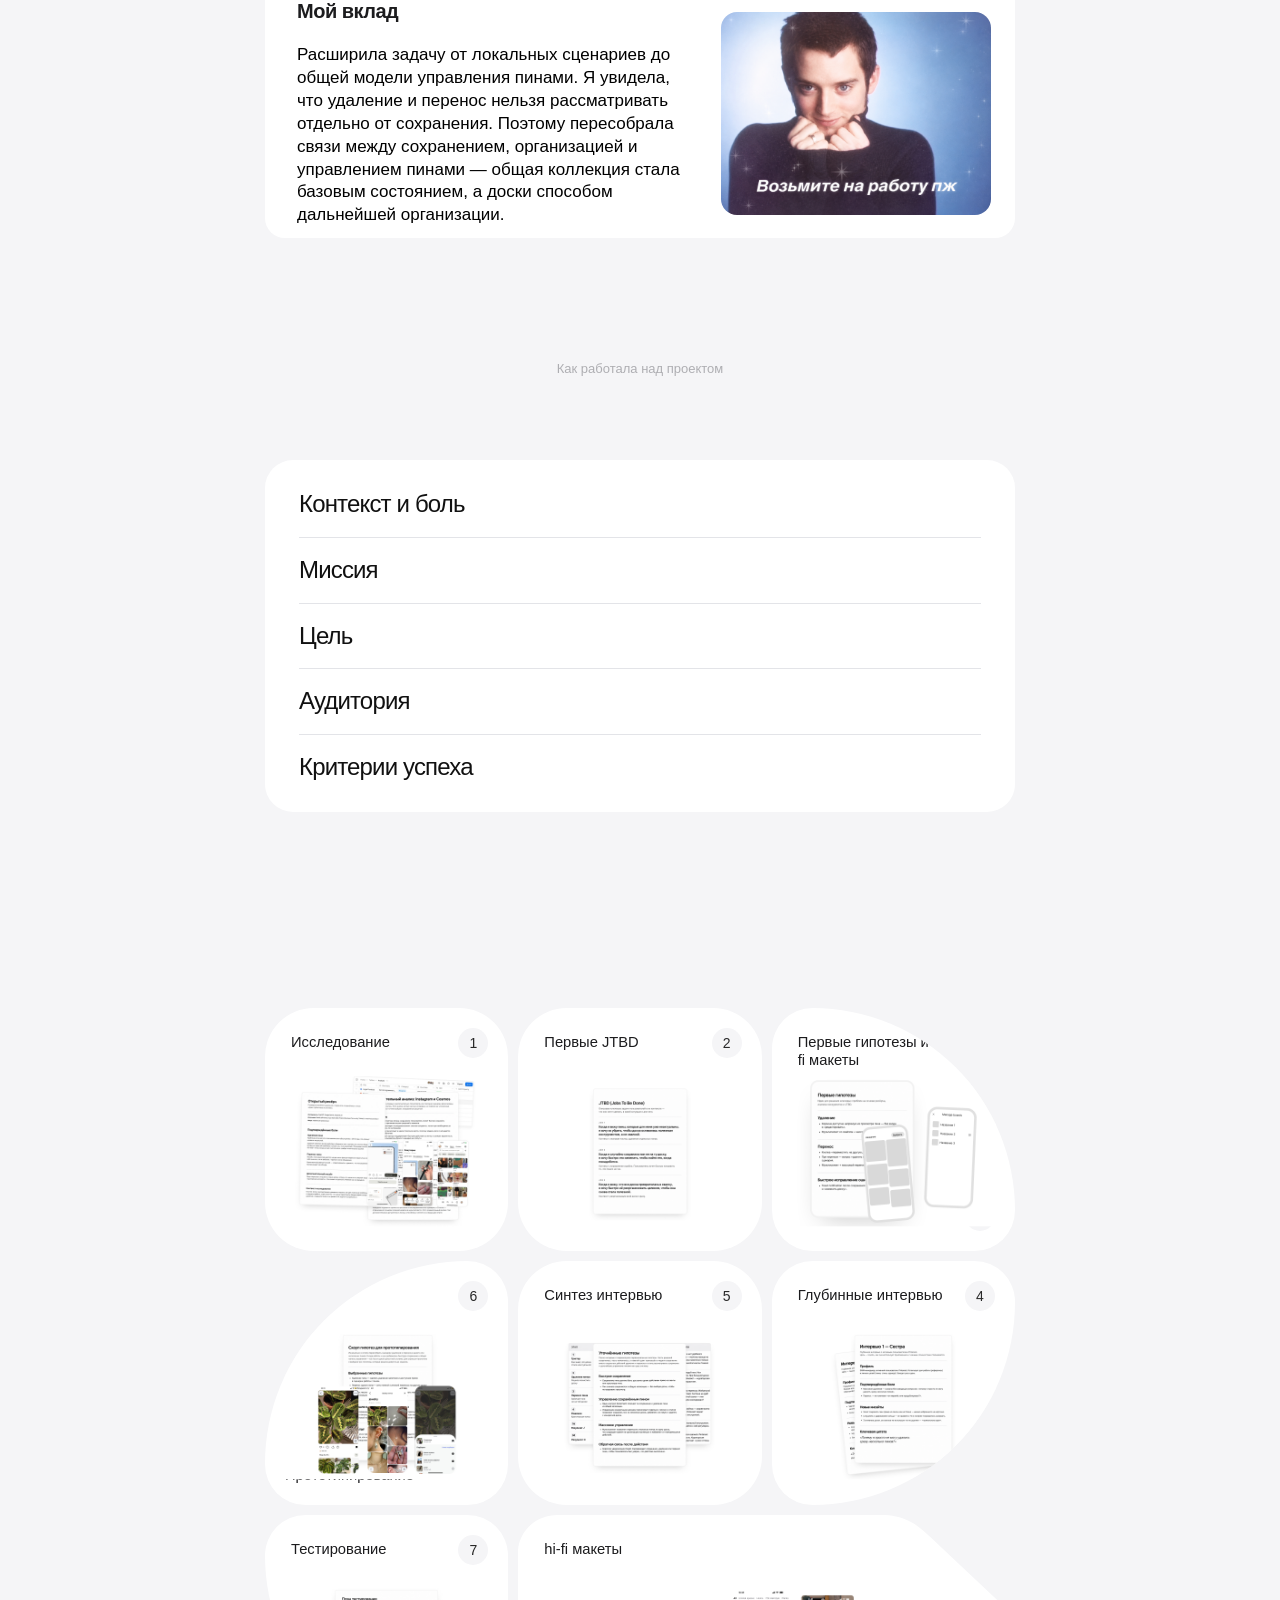
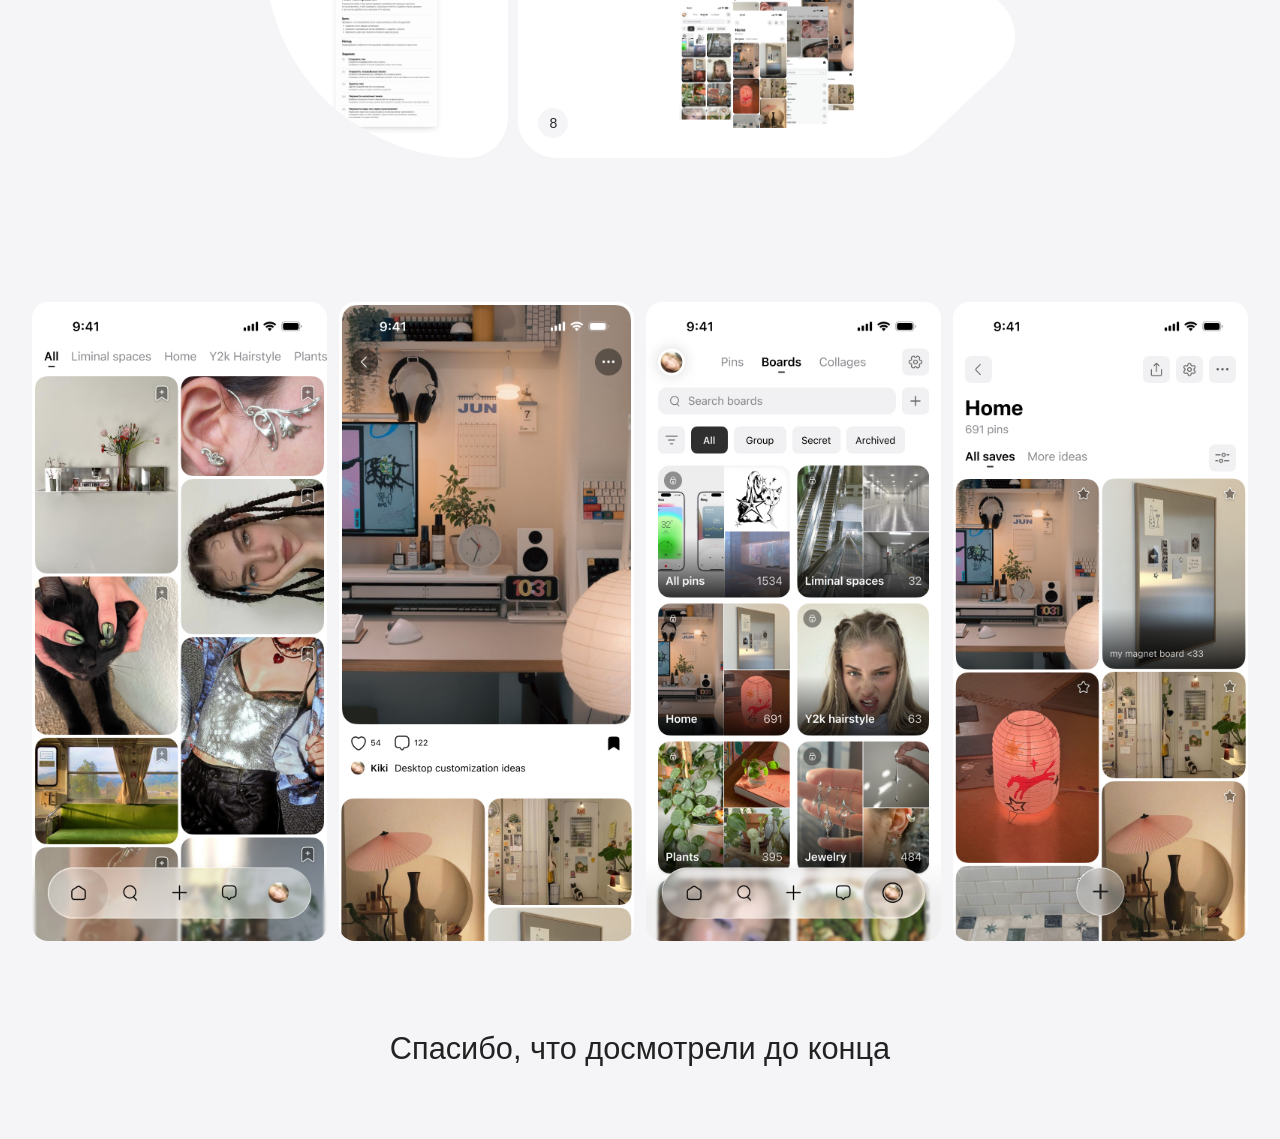
==== commit fd9b2693: "Add files via upload" ====
--- a/pinterest.html
+++ b/pinterest.html
@@ -6,7 +6,7 @@
   <title>Pinterest case study</title>
   <meta name="description" content="Интерактивный summary-компонент UX/UI кейса">
   <link rel="preload" as="image" href="assets/cases/pinterest/images/process-v2/first-jtbd-transition.png" media="(max-width: 640px)">
-  <link rel="stylesheet" href="styles.css">
+  <link rel="stylesheet" href="styles.css?v=20261120-1">
   <link rel="stylesheet" href="navigation.css">
 </head>
 <body>
--- a/styles.css
+++ b/styles.css
@@ -197,7 +197,7 @@
   .process-tiles-v2__asset--instagram { top:53.57%; left:42.63%; width:16.84%; aspect-ratio:24 / 52; border-radius:3px; box-shadow:0 3px 6px rgba(0,0,0,.12),0 1px 2px rgba(0,0,0,.08); }
   .process-tiles-v2__asset--pinterest { top:52.75%; left:58.58%; width:16.88%; aspect-ratio:24.053 / 52.031; border-radius:3px; box-shadow:0 3px 6px rgba(0,0,0,.12),0 1px 2px rgba(0,0,0,.08); transform:rotate(6deg); }
   .process-tiles-v2__document-frame { position:absolute; top:10.71%; left:20.53%; display:block; width:58.95%; aspect-ratio:84 / 112; overflow:hidden; border-radius:1px; background:#fff; box-shadow:0 6px 12px rgba(0,0,0,.12),0 1px 2px rgba(0,0,0,.08); }
-  .process-tiles-v2__document-image { display:block; width:100%; height:auto; max-width:none; }
+  .process-tiles-v2__document-image { position:absolute; top:0; left:0; display:block; width:100%; height:auto; max-width:none; }
   .process-tiles-v2__card--jtbd .process-tiles-v2__document-image { transform:translateY(-10.390625%); }
   .process-tiles-v2__card--interviews .process-tiles-v2__document-image { transform:translateY(-2.876318%); }
   .process-tiles-v2__composite { display:none; position:absolute; inset:0; width:100%; height:100%; object-fit:contain; }
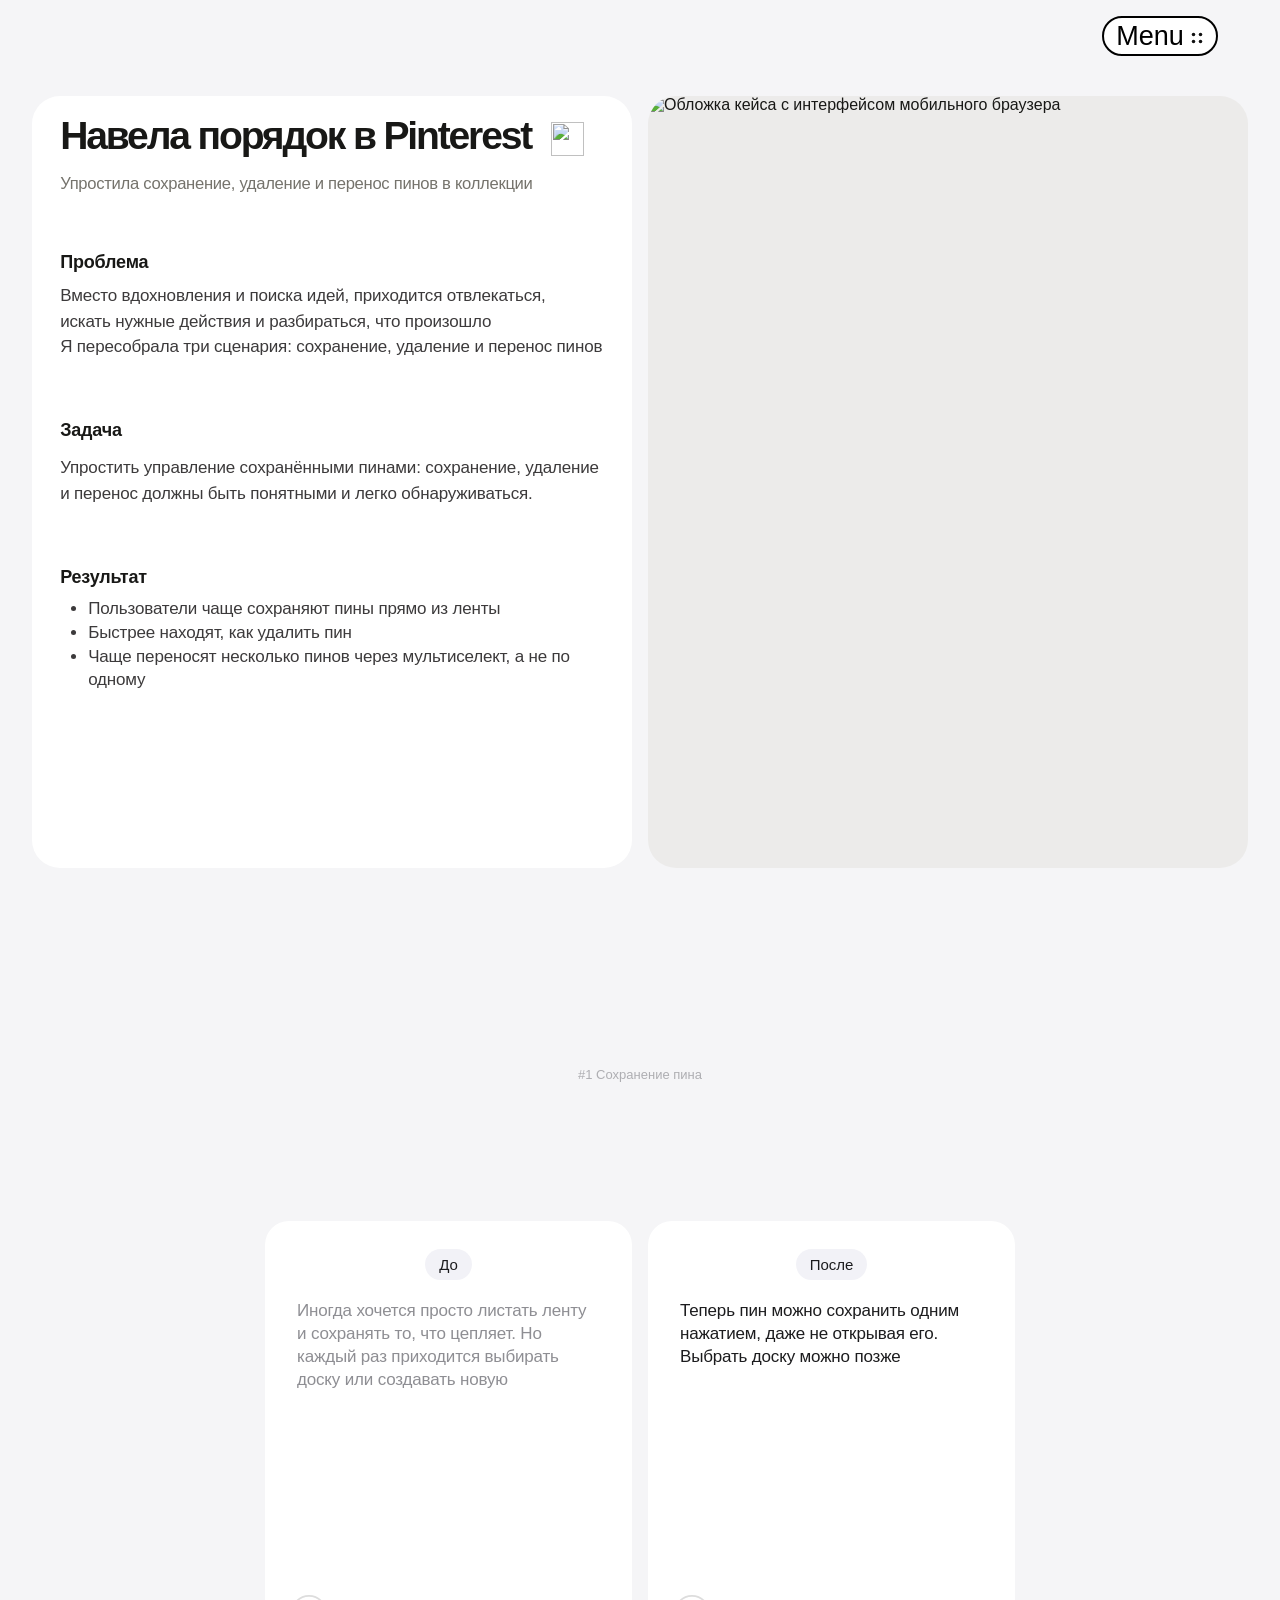
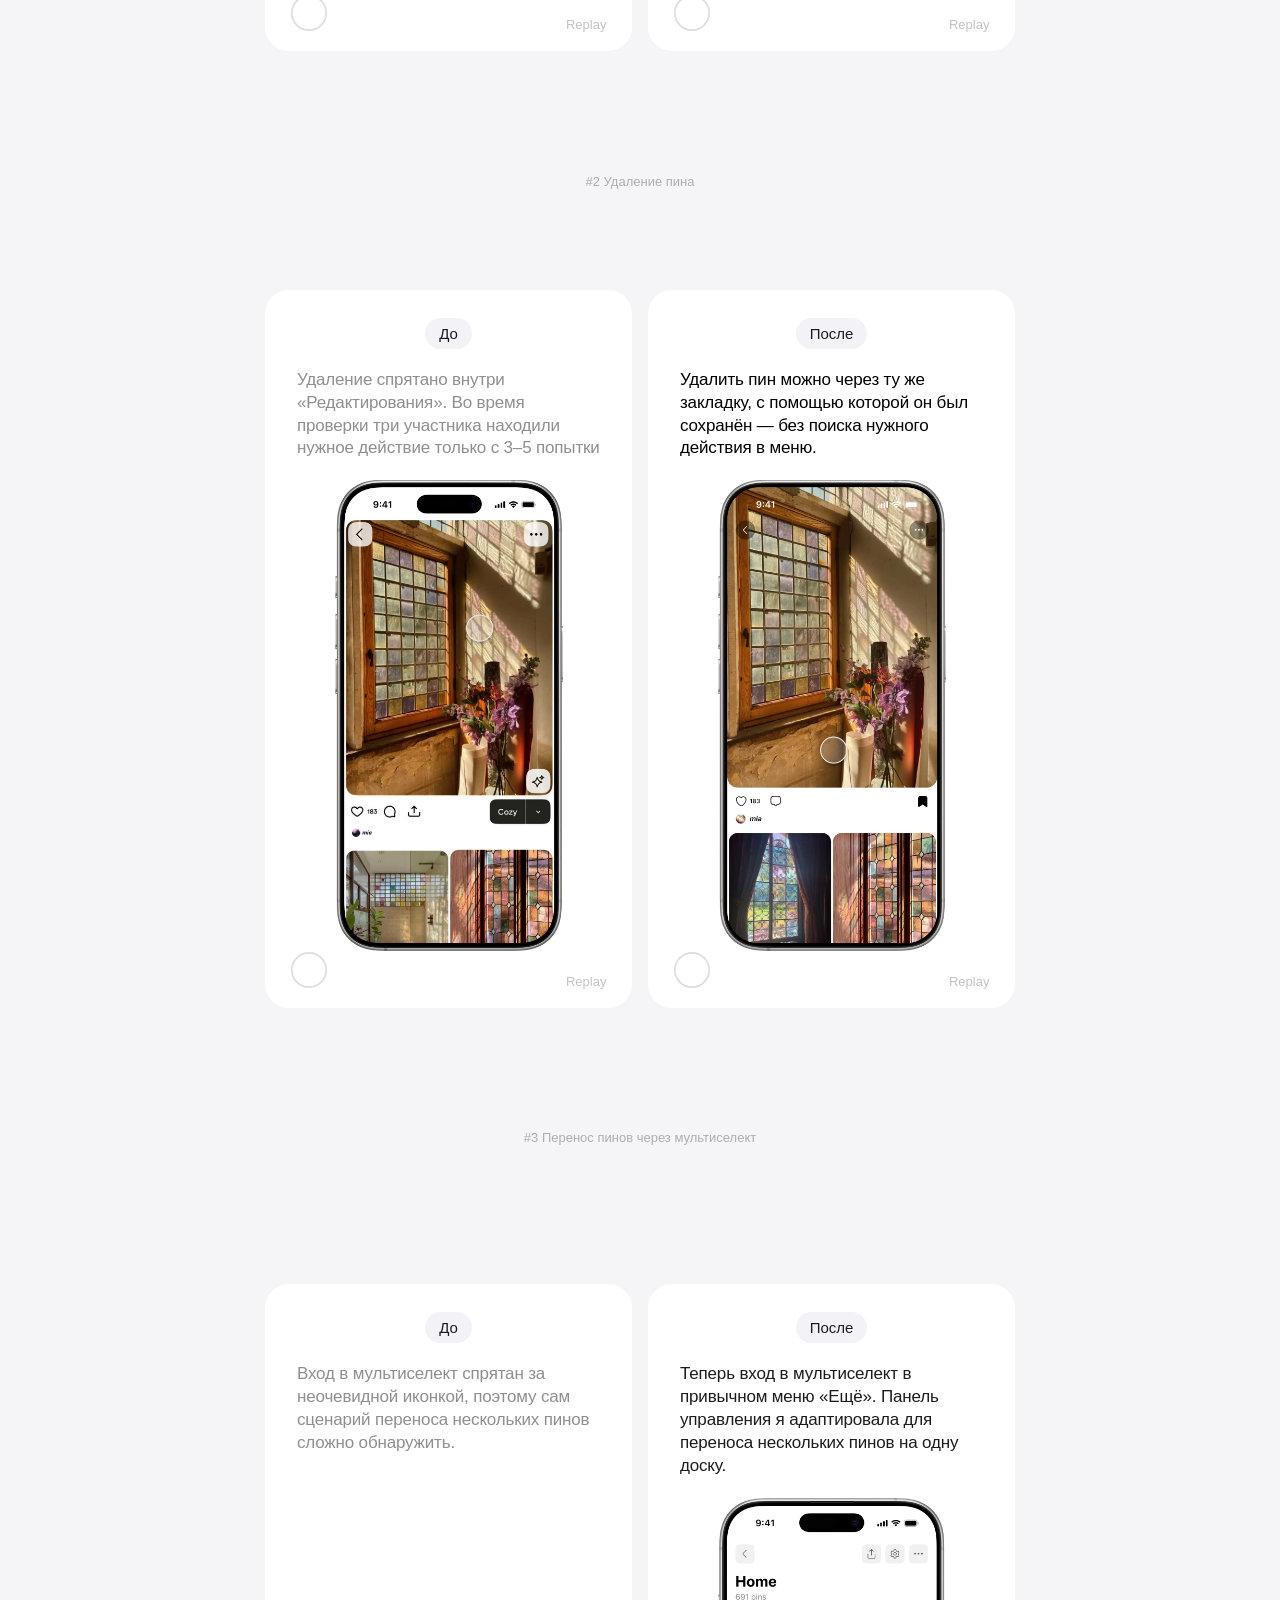
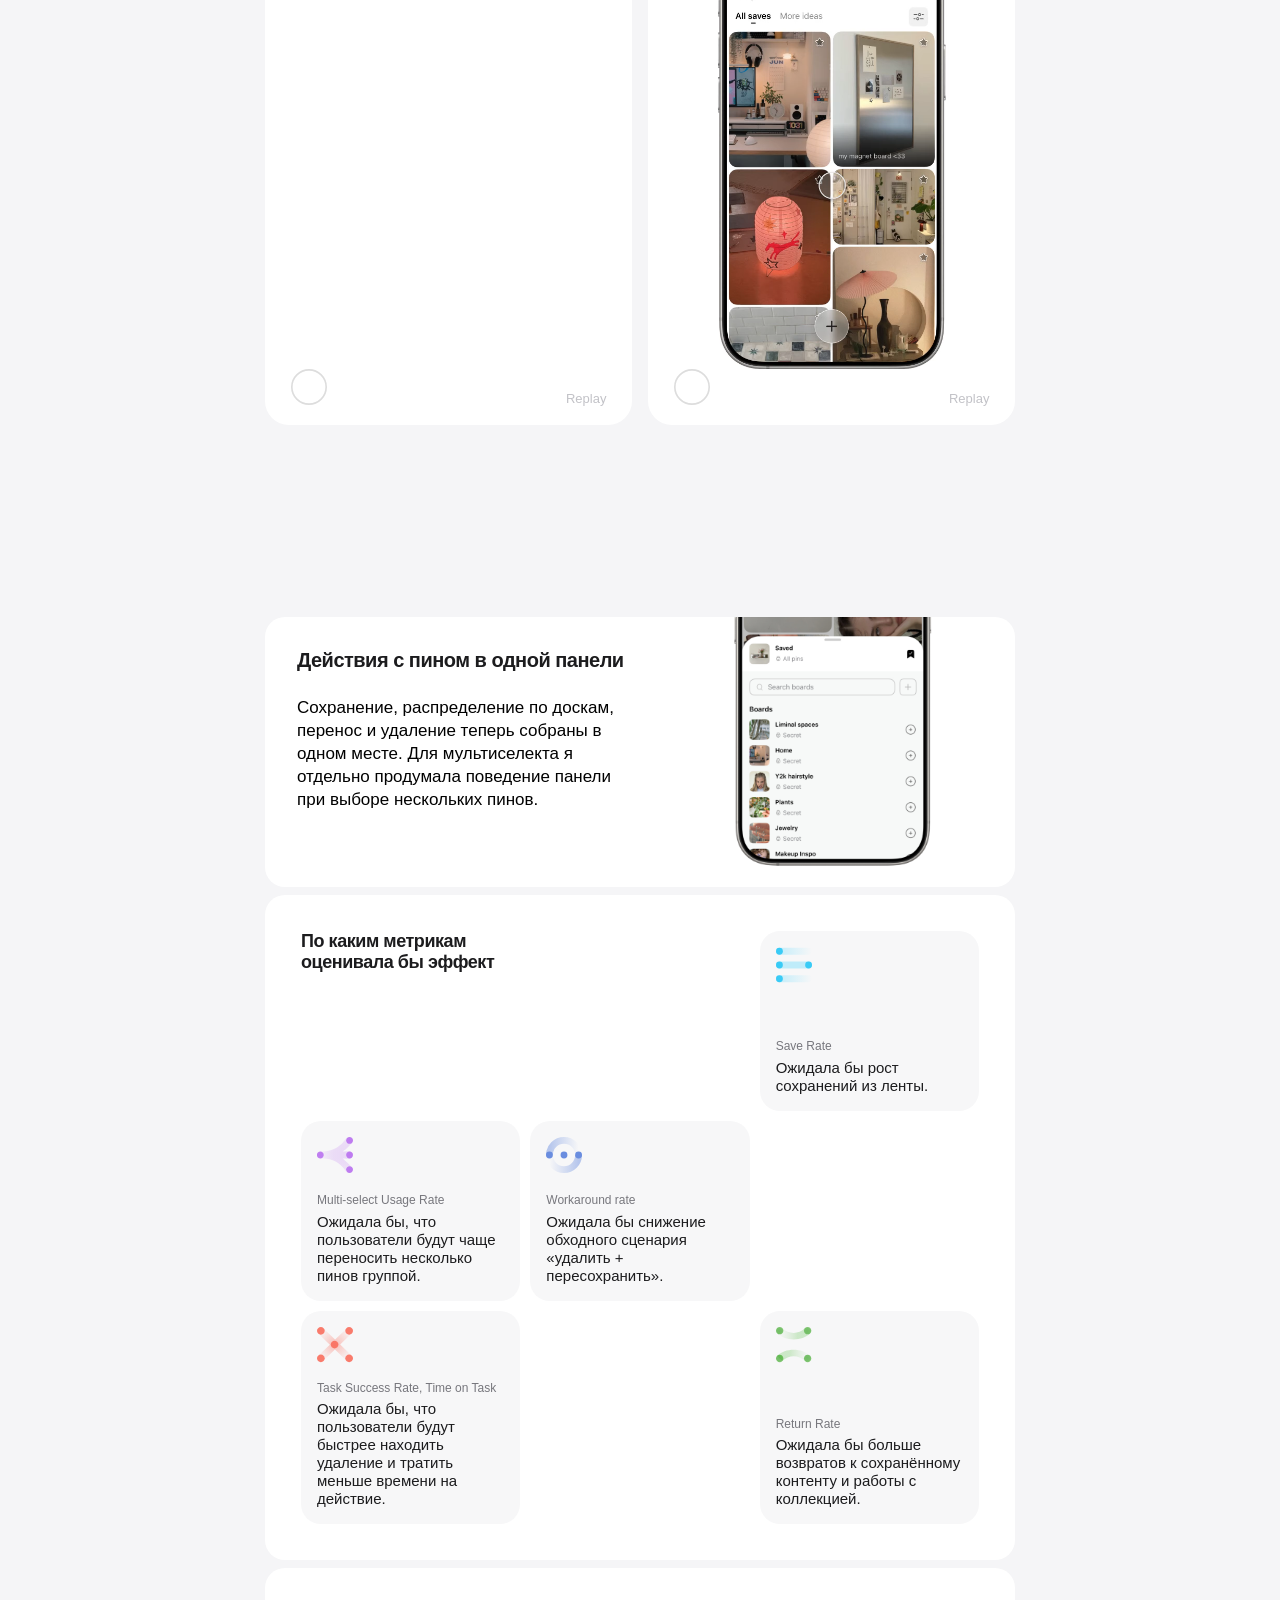
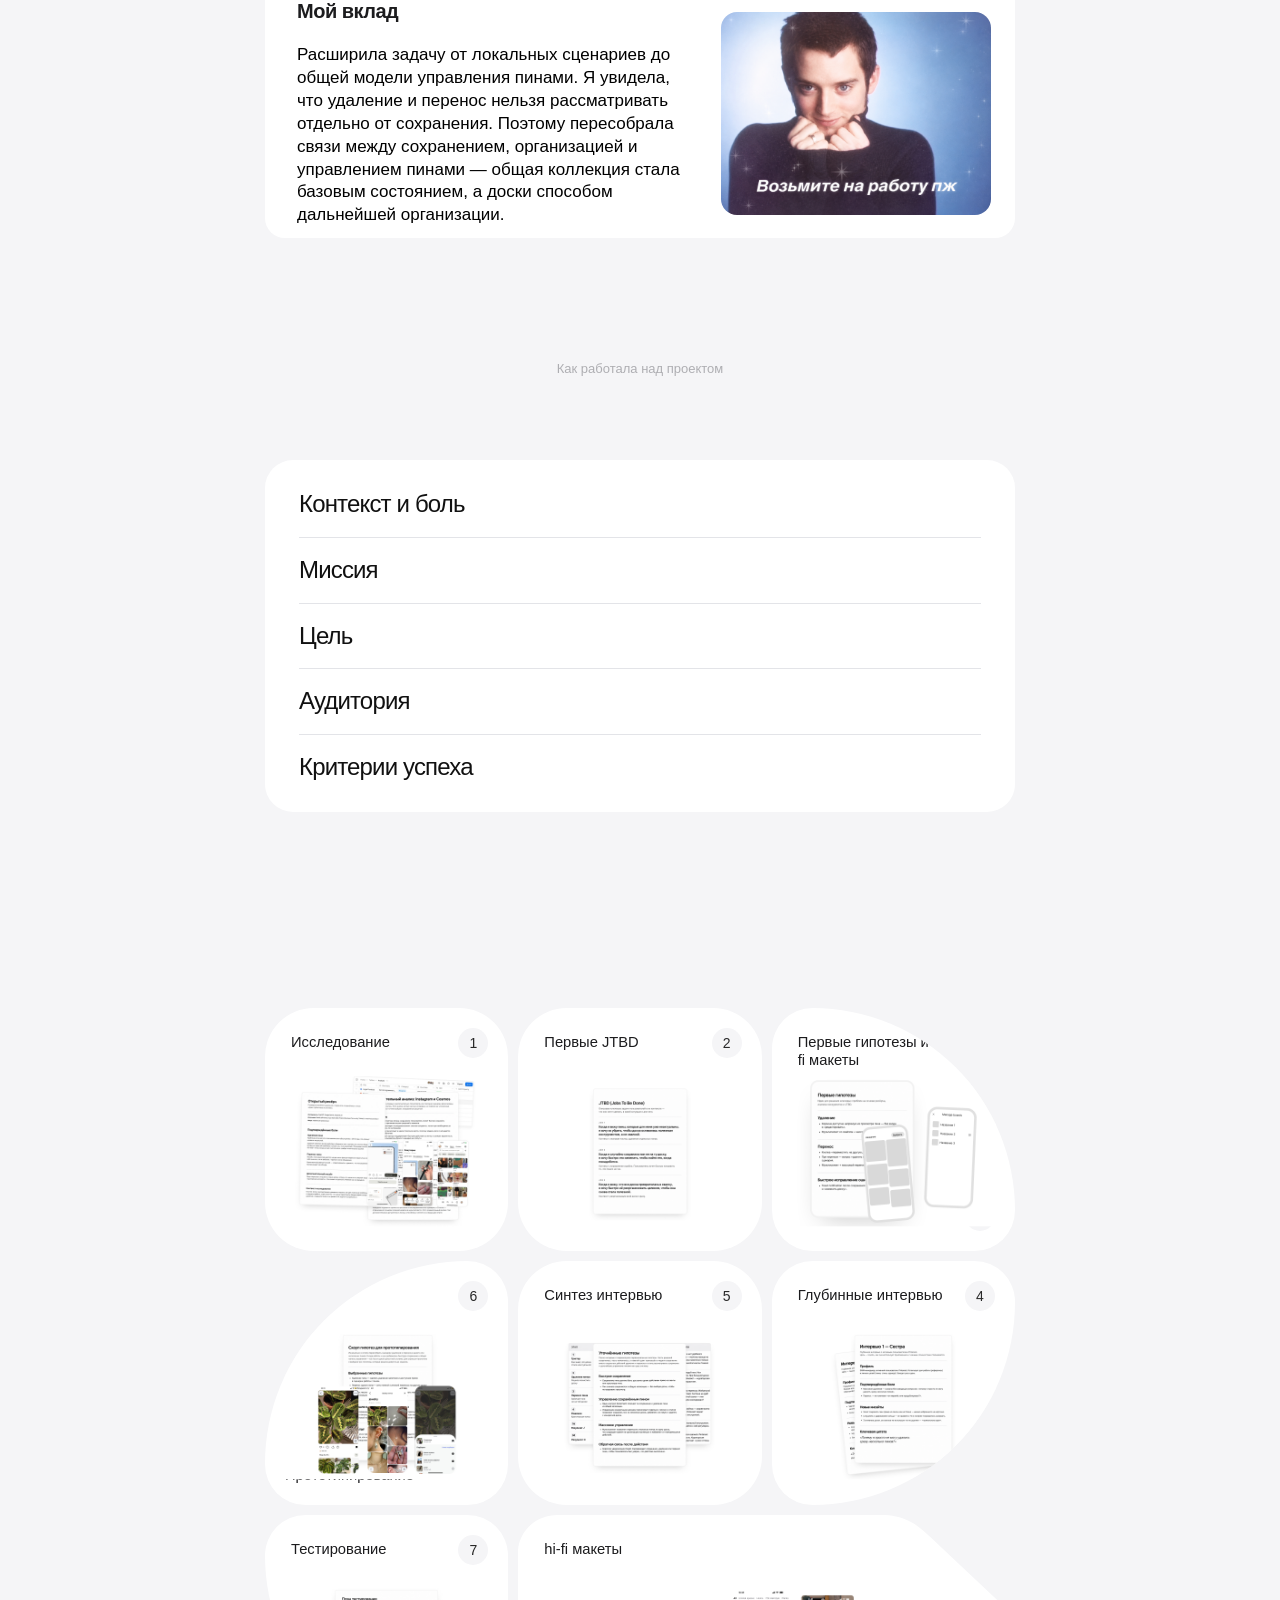
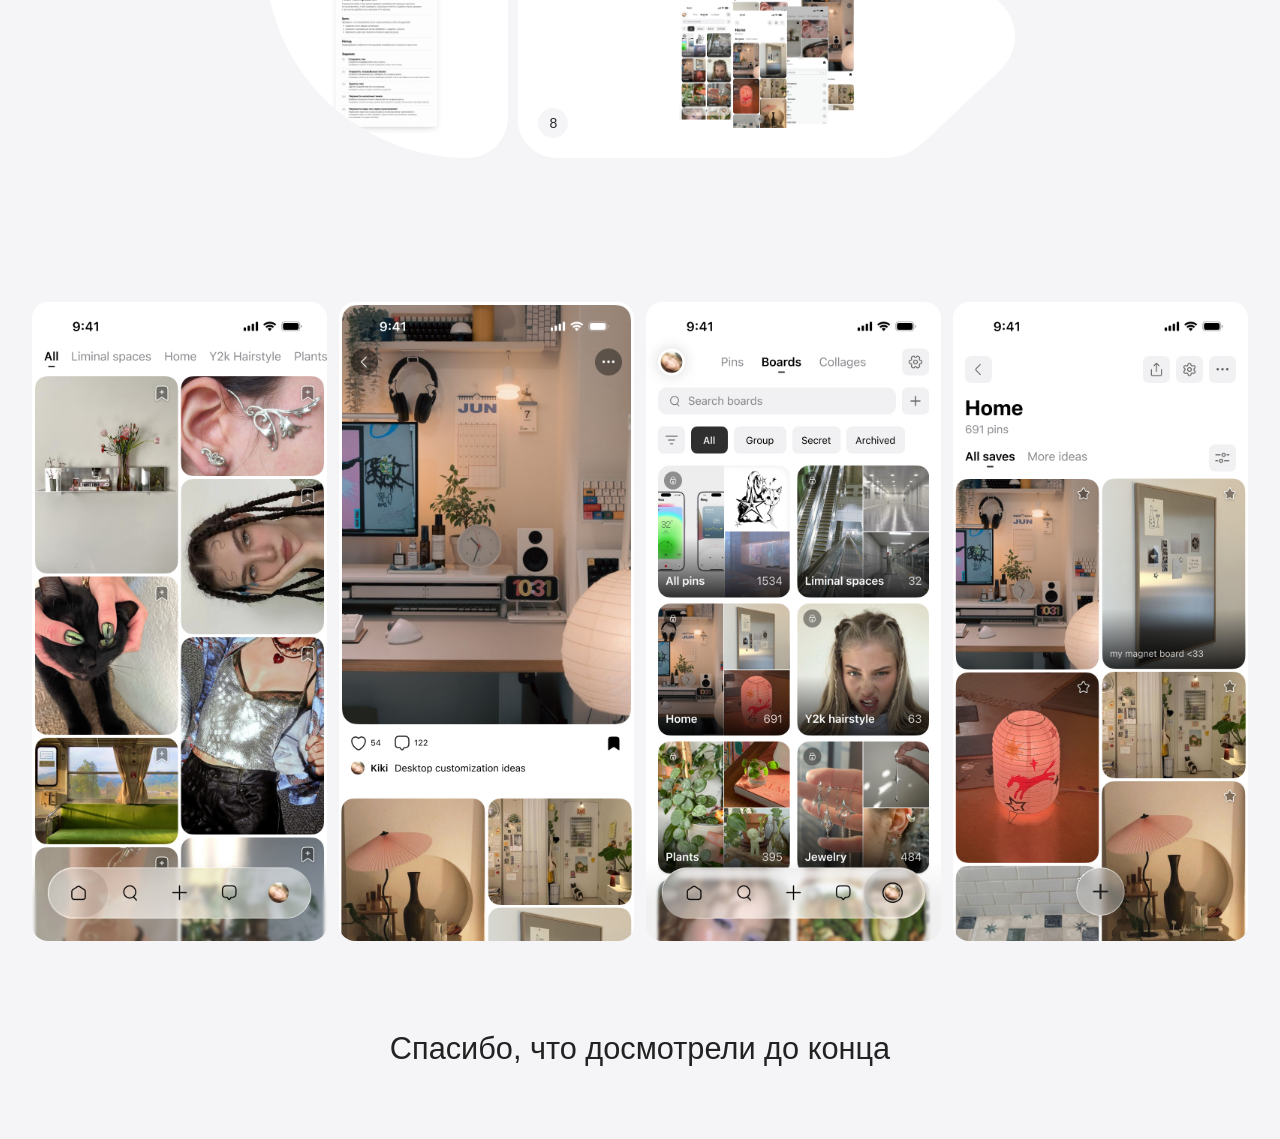
==== commit 19b3ecc9: "Add files via upload" ====
--- a/pinterest.html
+++ b/pinterest.html
@@ -7,7 +7,7 @@
   <meta name="description" content="Интерактивный summary-компонент UX/UI кейса">
   <link rel="preload" as="image" href="assets/cases/pinterest/images/process-v2/first-jtbd-transition.png" media="(max-width: 640px)">
   <link rel="stylesheet" href="styles.css?v=20261120-1">
-  <link rel="stylesheet" href="navigation.css">
+  <link rel="stylesheet" href="navigation.css?v=20261122-15">
 </head>
 <body>
   <div id="luxy">
@@ -52,16 +52,7 @@
         </div>
         <div class="summary__item summary__item--task">
           <h2>Задача</h2>
-          <div class="summary__task-columns">
-            <div class="summary__task-column">
-              <h3>миссия</h3>
-              <p>Меньше разбираться в Pinterest, больше думать о своих идеях</p>
-            </div>
-            <div class="summary__task-column">
-              <h3>цель</h3>
-              <p>Больше возвращений к доскам<br> и работы с сохранёнными идеями</p>
-            </div>
-          </div>
+          <p>Упростить управление сохранёнными пинами: сохранение, удаление и перенос должны быть понятными и легко обнаруживаться.</p>
         </div>
         <div class="summary__item">
           <div class="summary__heading-row">
@@ -464,6 +455,6 @@
   </div>
   <script src="https://min30327.github.io/luxy.js/dist/js/luxy.js"></script>
   <script src="script.js"></script>
-  <script src="navigation.js"></script>
+  <script src="navigation.js?v=20261122-3"></script>
 </body>
 </html>
--- a/navigation.css
+++ b/navigation.css
@@ -118,26 +118,40 @@
 
 .desktop-navigation__overlay[hidden] { display: none; }
 
-.navigation-morph-icon,
-.navigation-morph-icon svg { display: block; width: 24px; height: 24px; }
-.navigation-morph-icon { color: #111; }
-.navigation-morph-icon svg { fill: currentColor; }
+.navigation-morph-icon {
+  display: grid;
+  grid-template: minmax(0, 1fr) / minmax(0, 1fr);
+  place-items: center;
+  width: var(--navigation-dot-size);
+  height: var(--navigation-dot-size);
+  transform: translateY(2px);
+  color: #111;
+}
+.navigation-morph-icon svg {
+  display: block;
+  width: 100%;
+  height: 100%;
+  fill: currentColor;
+}
 
 .site-navigation + .page,
 .site-navigation + #luxy > .page { padding-top: calc(var(--page-gutter) + 64px); }
 
 @media (min-width: 901px) {
+  :root {
+    --desktop-trigger-top: 16px;
+    --desktop-trigger-right: clamp(24px, 4.85vw, 94px);
+  }
+
   .site-navigation { display: none; }
 
   .desktop-navigation__trigger {
     position: fixed;
     z-index: 102;
-    top: 16px;
-    right: clamp(24px, 4.85vw, 94px);
+    top: var(--desktop-trigger-top);
+    right: var(--desktop-trigger-right);
     display: grid;
     place-items: center;
-    width: 48px;
-    height: 48px;
     padding: 0;
     border: 1px solid #dedee2;
     border-radius: 50%;
@@ -164,7 +178,7 @@
   .desktop-navigation__menu {
     position: absolute;
     top: 0;
-    right: calc(clamp(24px, 4.85vw, 94px) - 24px);
+    right: calc(var(--desktop-trigger-right) - 24px);
     display: flex;
     flex-direction: column;
     width: calc(clamp(350px, 32vw, 620px) + 24px);
@@ -174,6 +188,7 @@
     padding: clamp(24px, 2.4vw, 46px);
     padding-top: calc(clamp(24px, 2.4vw, 46px) + 10px);
     overflow-y: auto;
+    overscroll-behavior-y: contain;
     border-radius: clamp(24px, 2vw, 38px);
     background: #fff;
     box-shadow: 0 18px 60px rgba(0, 0, 0, .08);
@@ -252,8 +267,6 @@
     display: flex;
     align-items: center;
     justify-content: center;
-    width: 48px;
-    height: 48px;
     padding: 0;
     border: 0;
     border-radius: 999px;
@@ -350,24 +363,21 @@
     backdrop-filter: none;
     box-shadow: none;
     pointer-events: auto;
-    transition: top .32s ease-in-out, right .32s ease-in-out;
   }
   .mobile-navigation__trigger:hover { background: #f7f7f8; }
-  .mobile-navigation[data-open="true"] .mobile-navigation__trigger { top: 36px; right: 36px; }
   .mobile-navigation__backdrop { position: fixed; z-index: 1; inset: 0; background: rgba(0,0,0,.5); pointer-events: auto; }
   .mobile-navigation__backdrop[hidden] { display: none; }
   .mobile-navigation__menu {
     position: fixed;
     z-index: 3;
-    inset: 12px;
+    inset: 0;
     display: flex;
     flex-direction: column;
-    width: calc(100vw - 24px);
-    height: calc(100dvh - 24px);
+    width: auto;
     padding: 24px;
     overflow-y: auto;
     border: 0;
-    border-radius: 28px;
+    border-radius: 0;
     background: #fff;
     -webkit-backdrop-filter: none;
     backdrop-filter: none;
@@ -422,6 +432,49 @@
   .mobile-navigation__close:focus-visible { outline: 2px solid #222; outline-offset: 4px; }
 }
 
+.desktop-navigation__trigger,
+.mobile-navigation__trigger,
+.home-intro__controls::before,
+.home-intro__cv {
+  --navigation-dot-size: 14px;
+  --navigation-toggle-gap: 6px;
+  --navigation-toggle-padding: .75rem;
+  grid-auto-flow: column;
+  box-sizing: border-box;
+  align-items: center;
+  justify-content: center;
+  gap: var(--navigation-toggle-gap);
+  width: max-content;
+  height: 2.5rem;
+  padding: 0 var(--navigation-toggle-padding);
+  border: 2px solid #000;
+  border-radius: 9999px;
+  color: #000;
+  font: 500 clamp(1.375rem, 1.243rem + .56vw, 1.75rem)/1.05 "Inter", Arial, sans-serif;
+  letter-spacing: 0;
+}
+
+.home-intro__cv { display: flex; background: #fff; }
+
+.home-intro__controls::before {
+  padding-inline-end: calc(var(--navigation-toggle-padding) + var(--navigation-toggle-gap) + var(--navigation-dot-size));
+}
+
+.desktop-navigation__trigger[aria-expanded="true"],
+.mobile-navigation__trigger[aria-expanded="true"] { border-color: transparent; }
+
+.navigation-toggle__label { position: relative; text-align: left; }
+.navigation-toggle__label span:last-child {
+  position: absolute;
+  inset: 0;
+  display: flex;
+  align-items: center;
+  font-size: .9em;
+}
+
+[aria-expanded="false"] .navigation-toggle__label span:last-child,
+[aria-expanded="true"] .navigation-toggle__label span:first-child { visibility: hidden; }
+
 @media (prefers-reduced-motion: reduce) {
   .desktop-navigation__overlay,
   .desktop-navigation__menu { animation-duration: .01ms !important; }
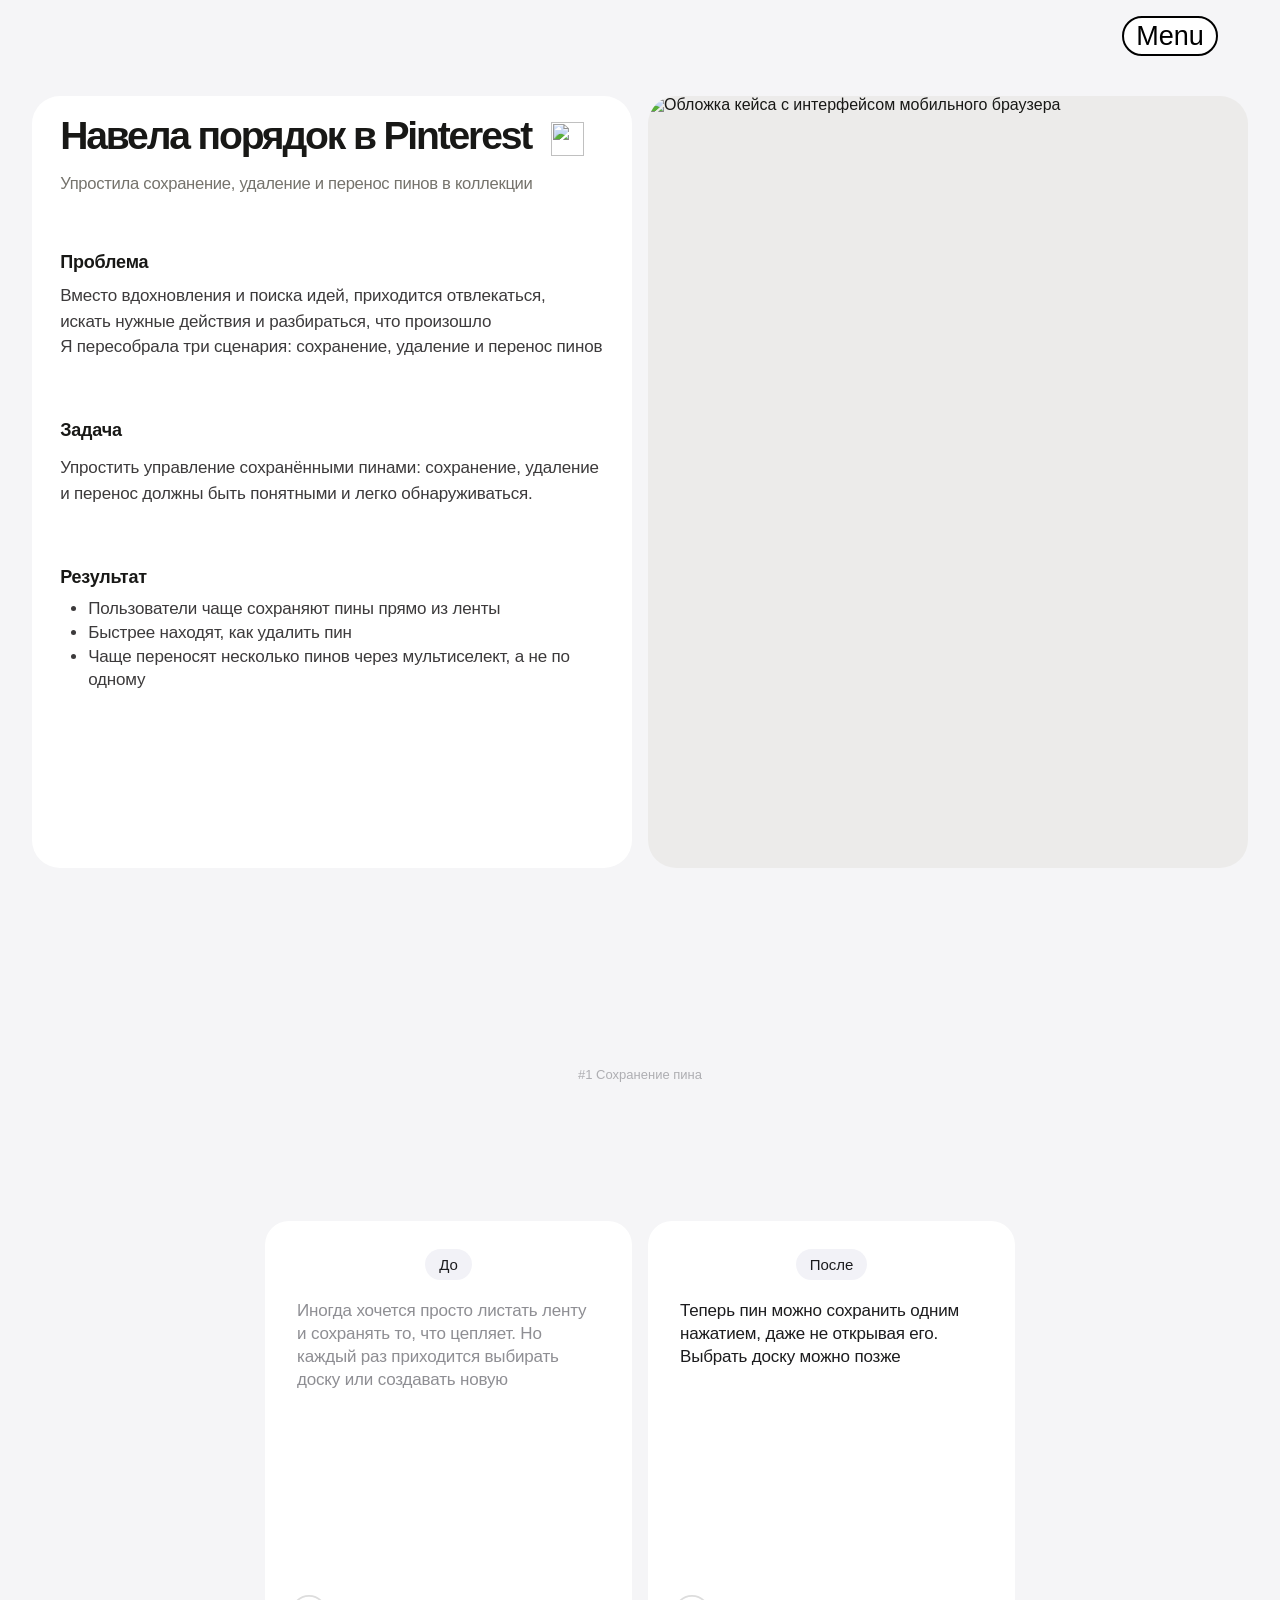
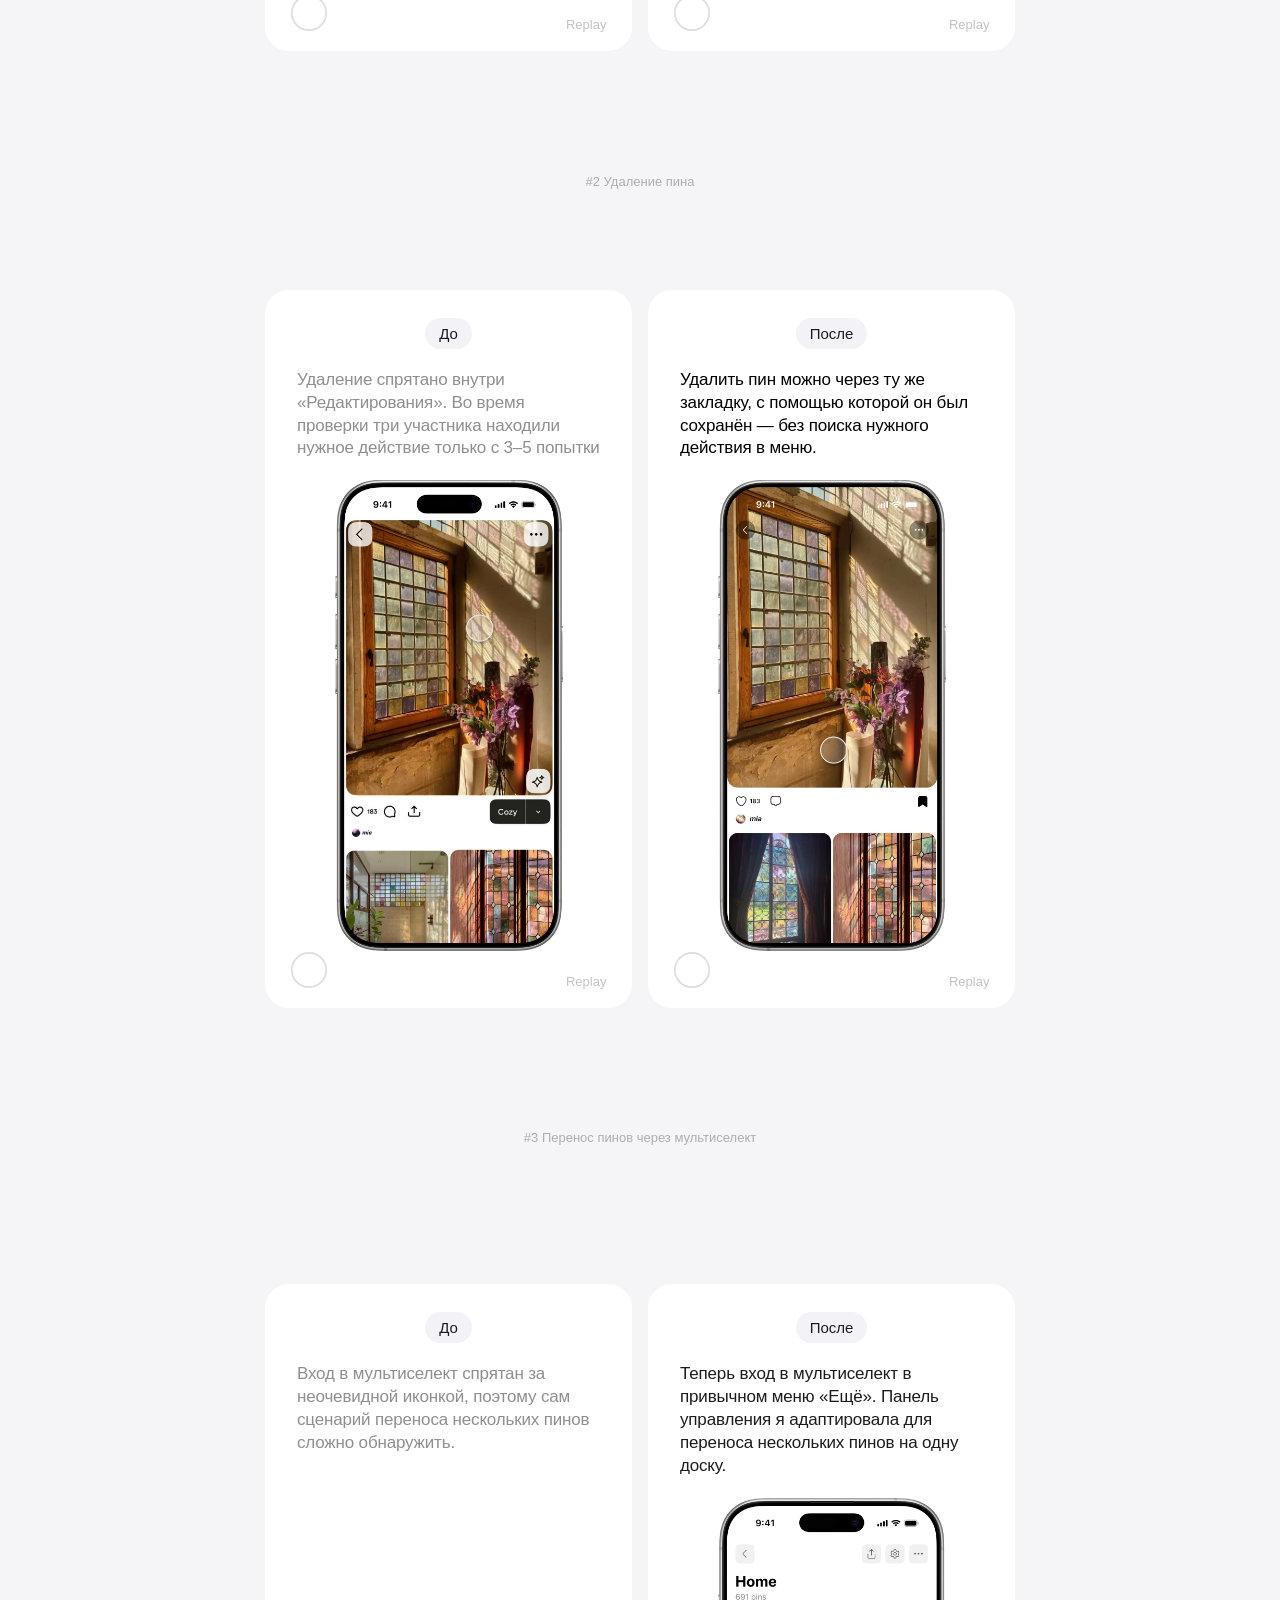
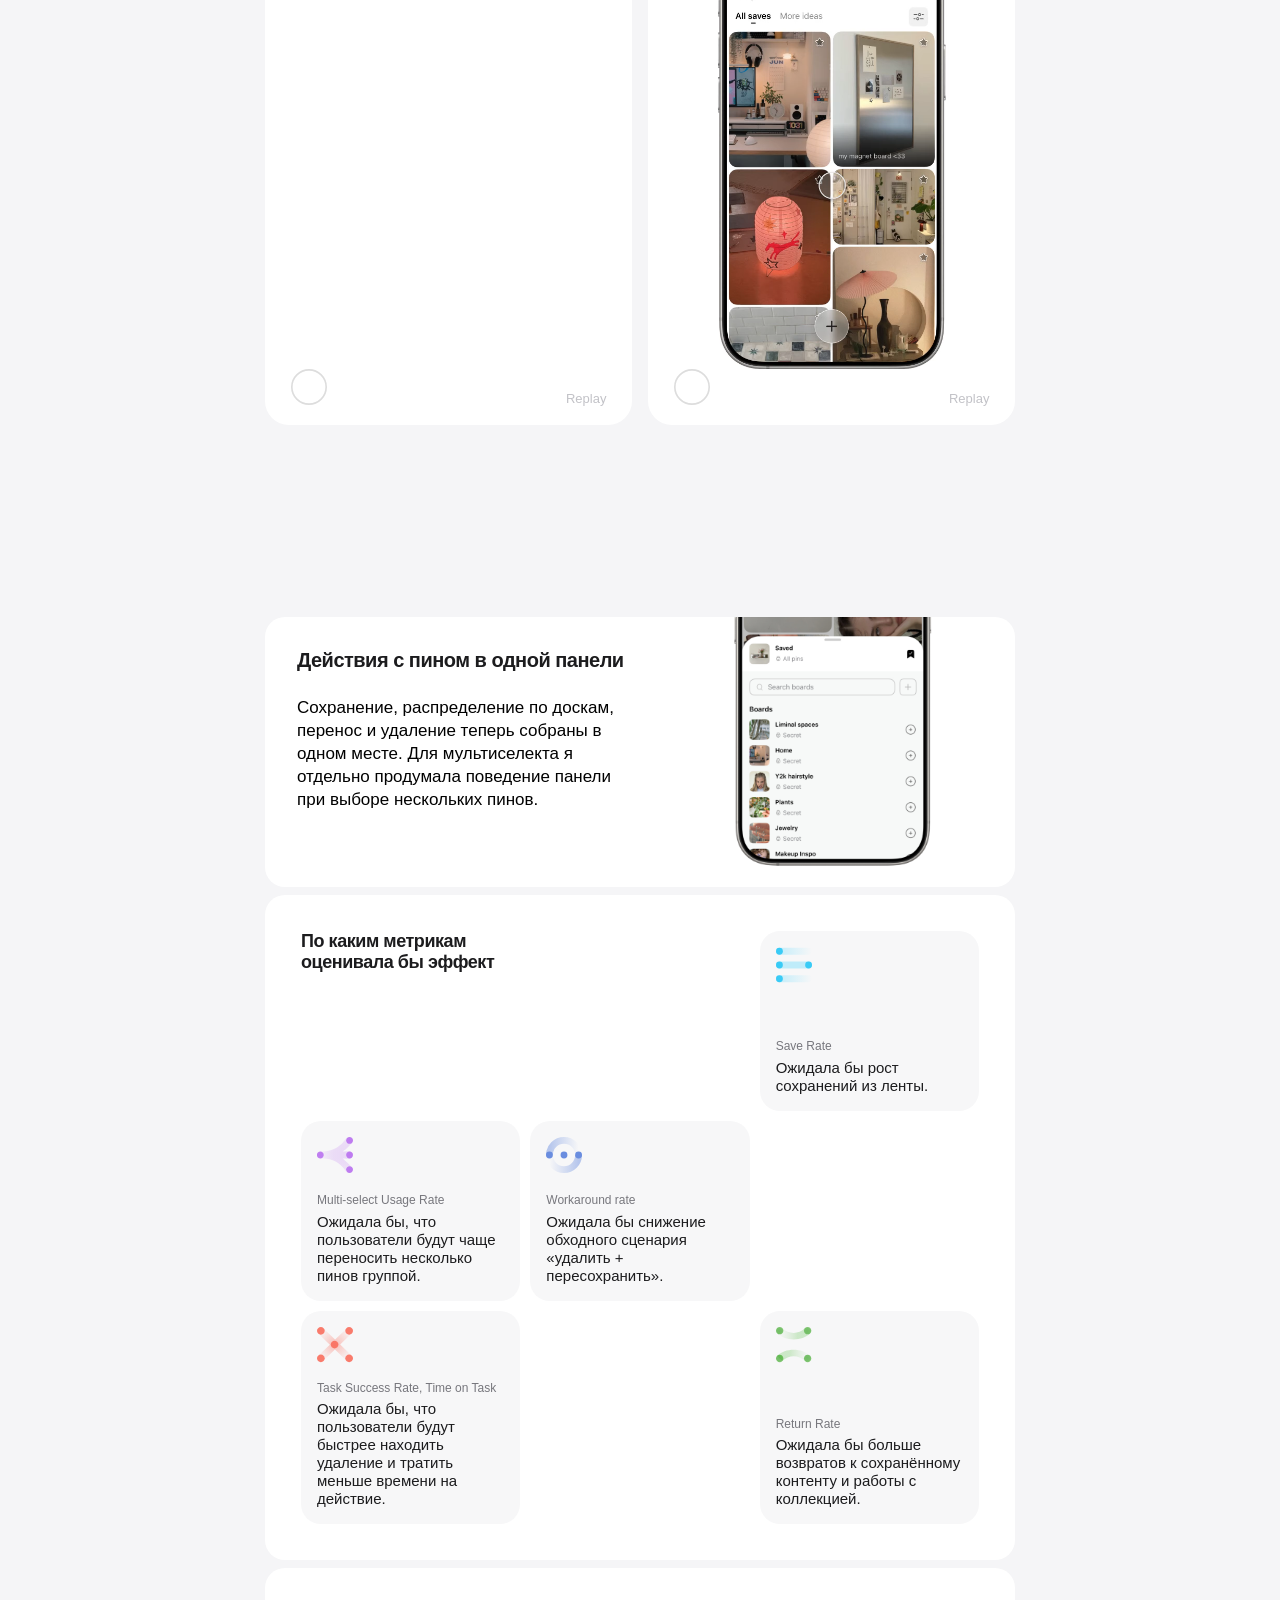
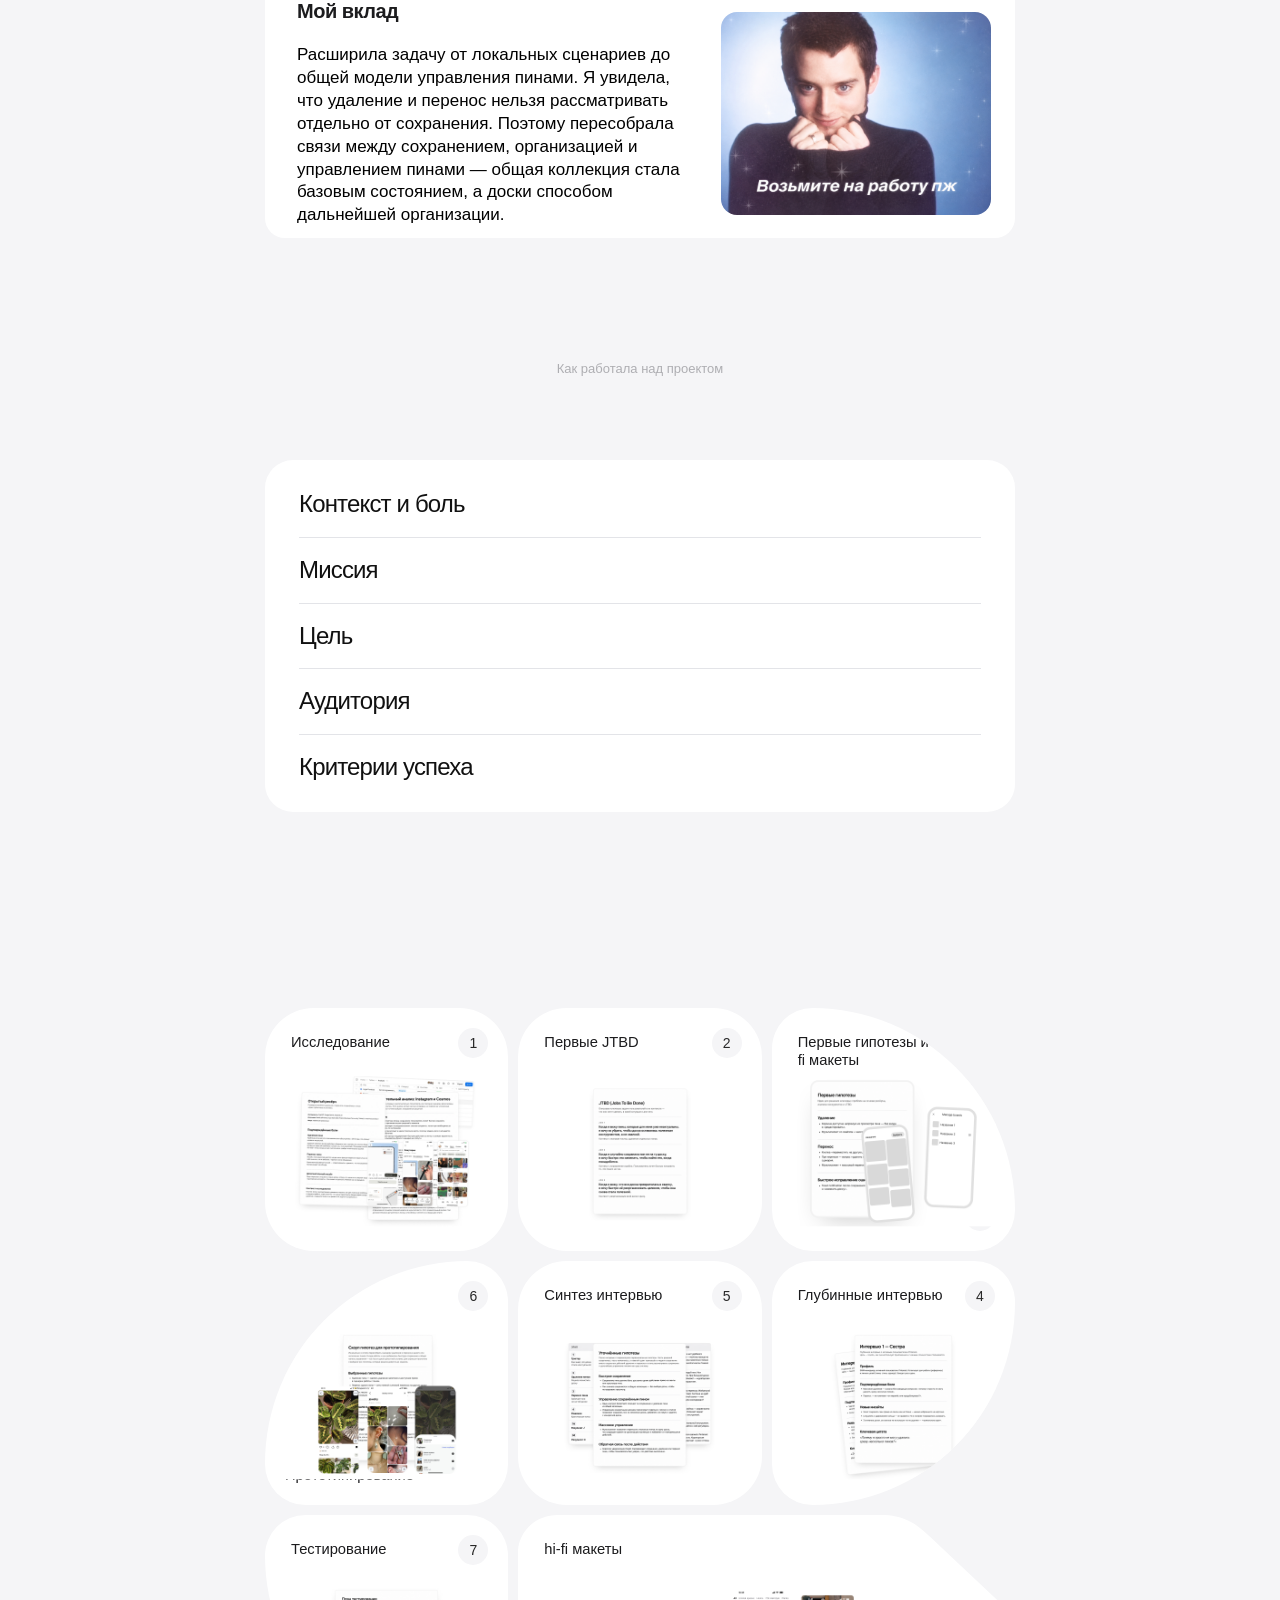
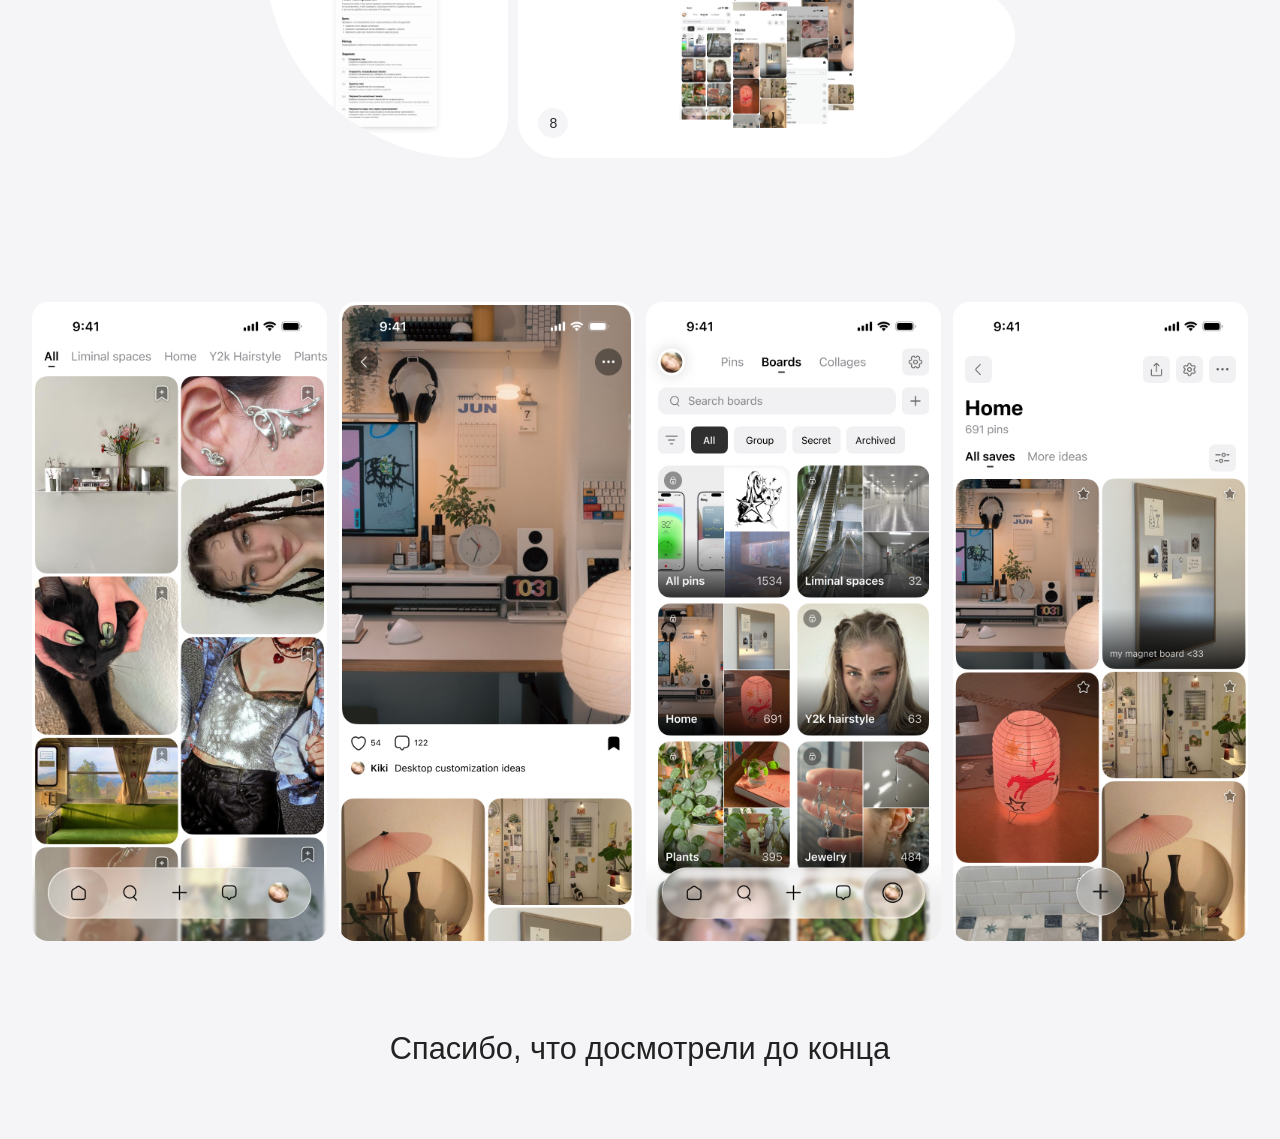
==== commit f29ecd12: "Add files via upload" ====
--- a/pinterest.html
+++ b/pinterest.html
@@ -7,7 +7,7 @@
   <meta name="description" content="Интерактивный summary-компонент UX/UI кейса">
   <link rel="preload" as="image" href="assets/cases/pinterest/images/process-v2/first-jtbd-transition.png" media="(max-width: 640px)">
   <link rel="stylesheet" href="styles.css?v=20261120-1">
-  <link rel="stylesheet" href="navigation.css?v=20261122-15">
+  <link rel="stylesheet" href="navigation.css?v=20261123-4">
 </head>
 <body>
   <div id="luxy">
@@ -455,6 +455,6 @@
   </div>
   <script src="https://min30327.github.io/luxy.js/dist/js/luxy.js"></script>
   <script src="script.js"></script>
-  <script src="navigation.js?v=20261122-3"></script>
+  <script src="navigation.js?v=20261123-5"></script>
 </body>
 </html>
--- a/navigation.css
+++ b/navigation.css
@@ -122,9 +122,8 @@
   display: grid;
   grid-template: minmax(0, 1fr) / minmax(0, 1fr);
   place-items: center;
-  width: var(--navigation-dot-size);
-  height: var(--navigation-dot-size);
-  transform: translateY(2px);
+  width: 24px;
+  height: 24px;
   color: #111;
 }
 .navigation-morph-icon svg {
@@ -161,7 +160,6 @@
 
   .desktop-navigation__trigger img { display: block; width: 24px; height: 24px; }
   .desktop-navigation__trigger:hover { background: #f7f7f8; }
-  .desktop-navigation__close { visibility: hidden; }
   .desktop-navigation__trigger:focus-visible,
   .desktop-navigation__close:focus-visible,
   .desktop-navigation__link:focus-visible { outline: 2px solid #222; outline-offset: 4px; }
@@ -436,16 +434,14 @@
 .mobile-navigation__trigger,
 .home-intro__controls::before,
 .home-intro__cv {
-  --navigation-dot-size: 14px;
-  --navigation-toggle-gap: 6px;
   --navigation-toggle-padding: .75rem;
+  --navigation-toggle-height: 2.5rem;
   grid-auto-flow: column;
   box-sizing: border-box;
   align-items: center;
   justify-content: center;
-  gap: var(--navigation-toggle-gap);
   width: max-content;
-  height: 2.5rem;
+  height: var(--navigation-toggle-height);
   padding: 0 var(--navigation-toggle-padding);
   border: 2px solid #000;
   border-radius: 9999px;
@@ -456,24 +452,29 @@
 
 .home-intro__cv { display: flex; background: #fff; }
 
-.home-intro__controls::before {
-  padding-inline-end: calc(var(--navigation-toggle-padding) + var(--navigation-toggle-gap) + var(--navigation-dot-size));
-}
-
-.desktop-navigation__trigger[aria-expanded="true"],
-.mobile-navigation__trigger[aria-expanded="true"] { border-color: transparent; }
-
-.navigation-toggle__label { position: relative; text-align: left; }
-.navigation-toggle__label span:last-child {
-  position: absolute;
-  inset: 0;
-  display: flex;
-  align-items: center;
-  font-size: .9em;
-}
-
-[aria-expanded="false"] .navigation-toggle__label span:last-child,
-[aria-expanded="true"] .navigation-toggle__label span:first-child { visibility: hidden; }
+.desktop-navigation__trigger[aria-expanded="true"] { visibility: hidden; }
+
+@media (max-width: 900px) {
+  .mobile-navigation__trigger {
+    display: grid;
+    place-items: center;
+    width: 48px;
+    height: 48px;
+    padding: 0;
+    border-radius: 50%;
+  }
+
+  .home-intro__menu .mobile-navigation__trigger {
+    width: max-content;
+    height: var(--navigation-toggle-height);
+    padding: 0 var(--navigation-toggle-padding);
+    border-radius: 9999px;
+  }
+
+  .home-intro__menu .mobile-navigation__trigger[aria-expanded="true"] { visibility: hidden; }
+
+  .home-page .mobile-navigation__close { visibility: inherit; }
+}
 
 @media (prefers-reduced-motion: reduce) {
   .desktop-navigation__overlay,
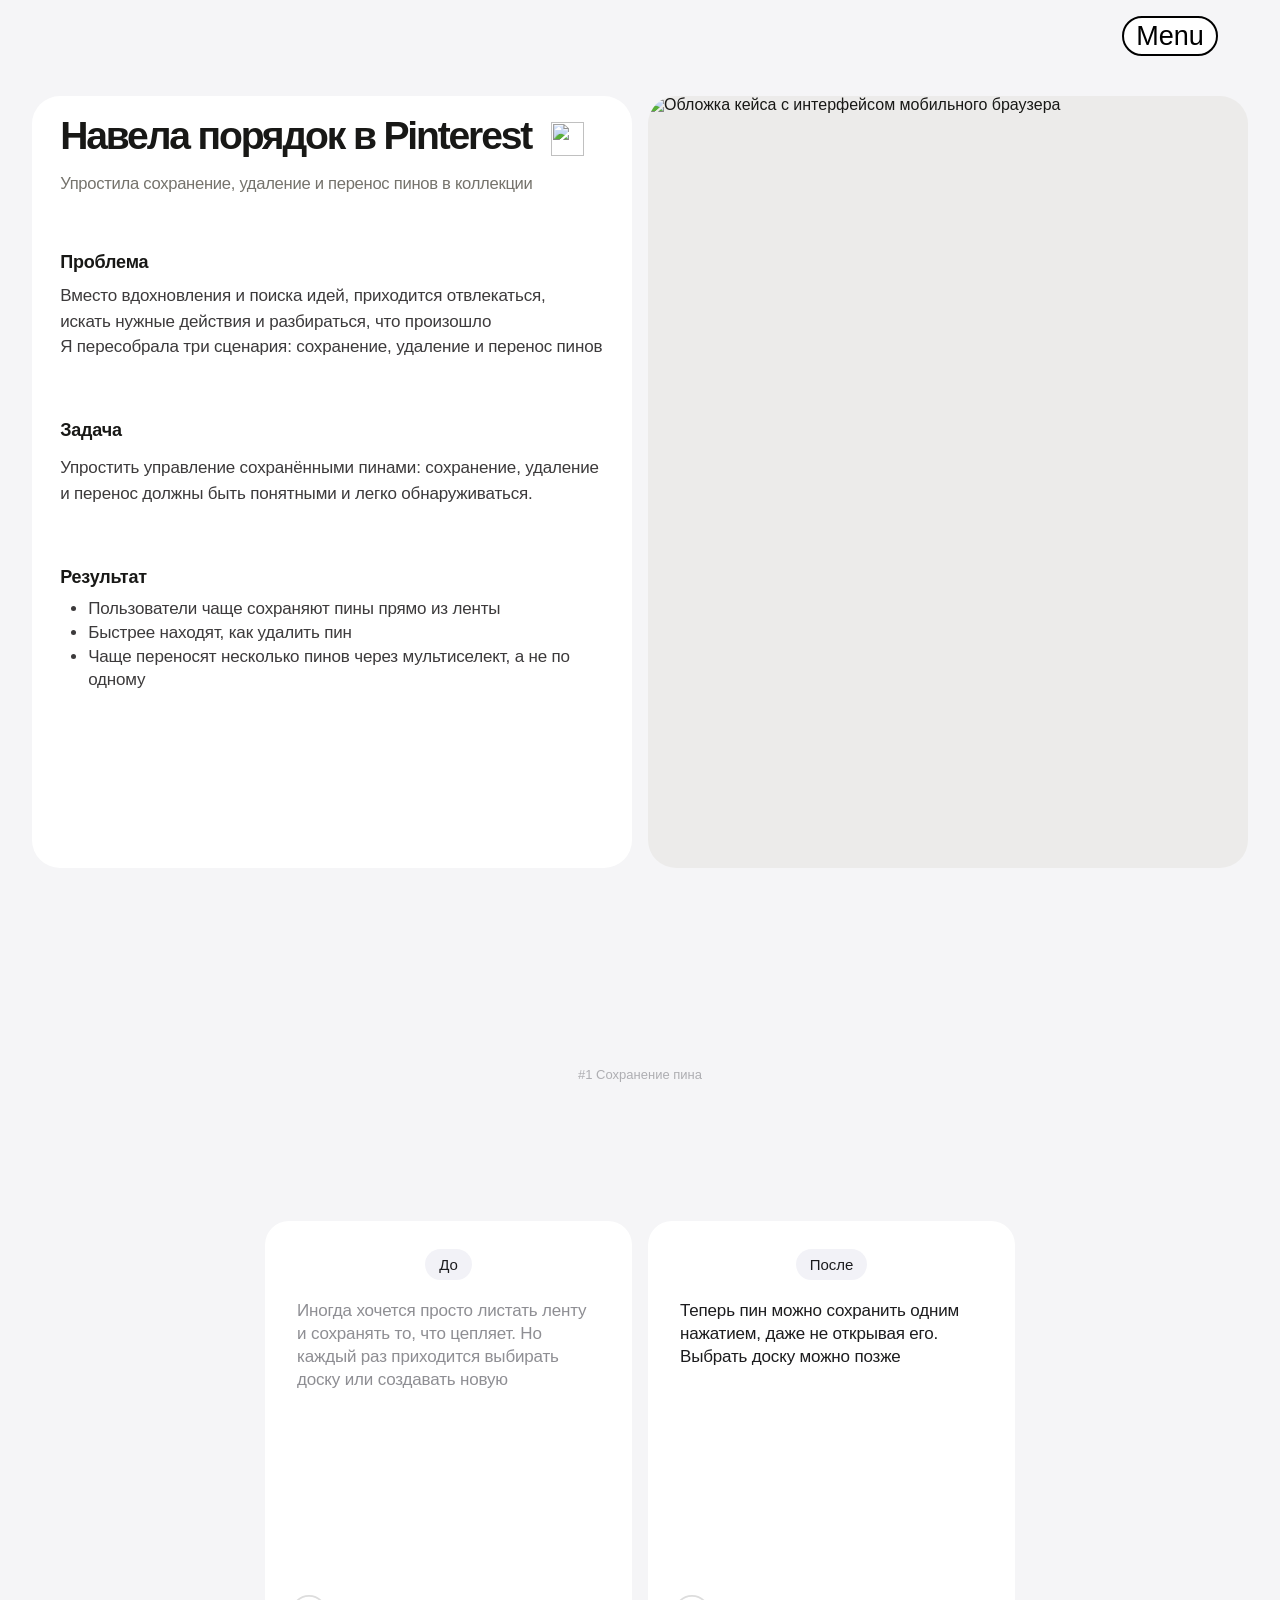
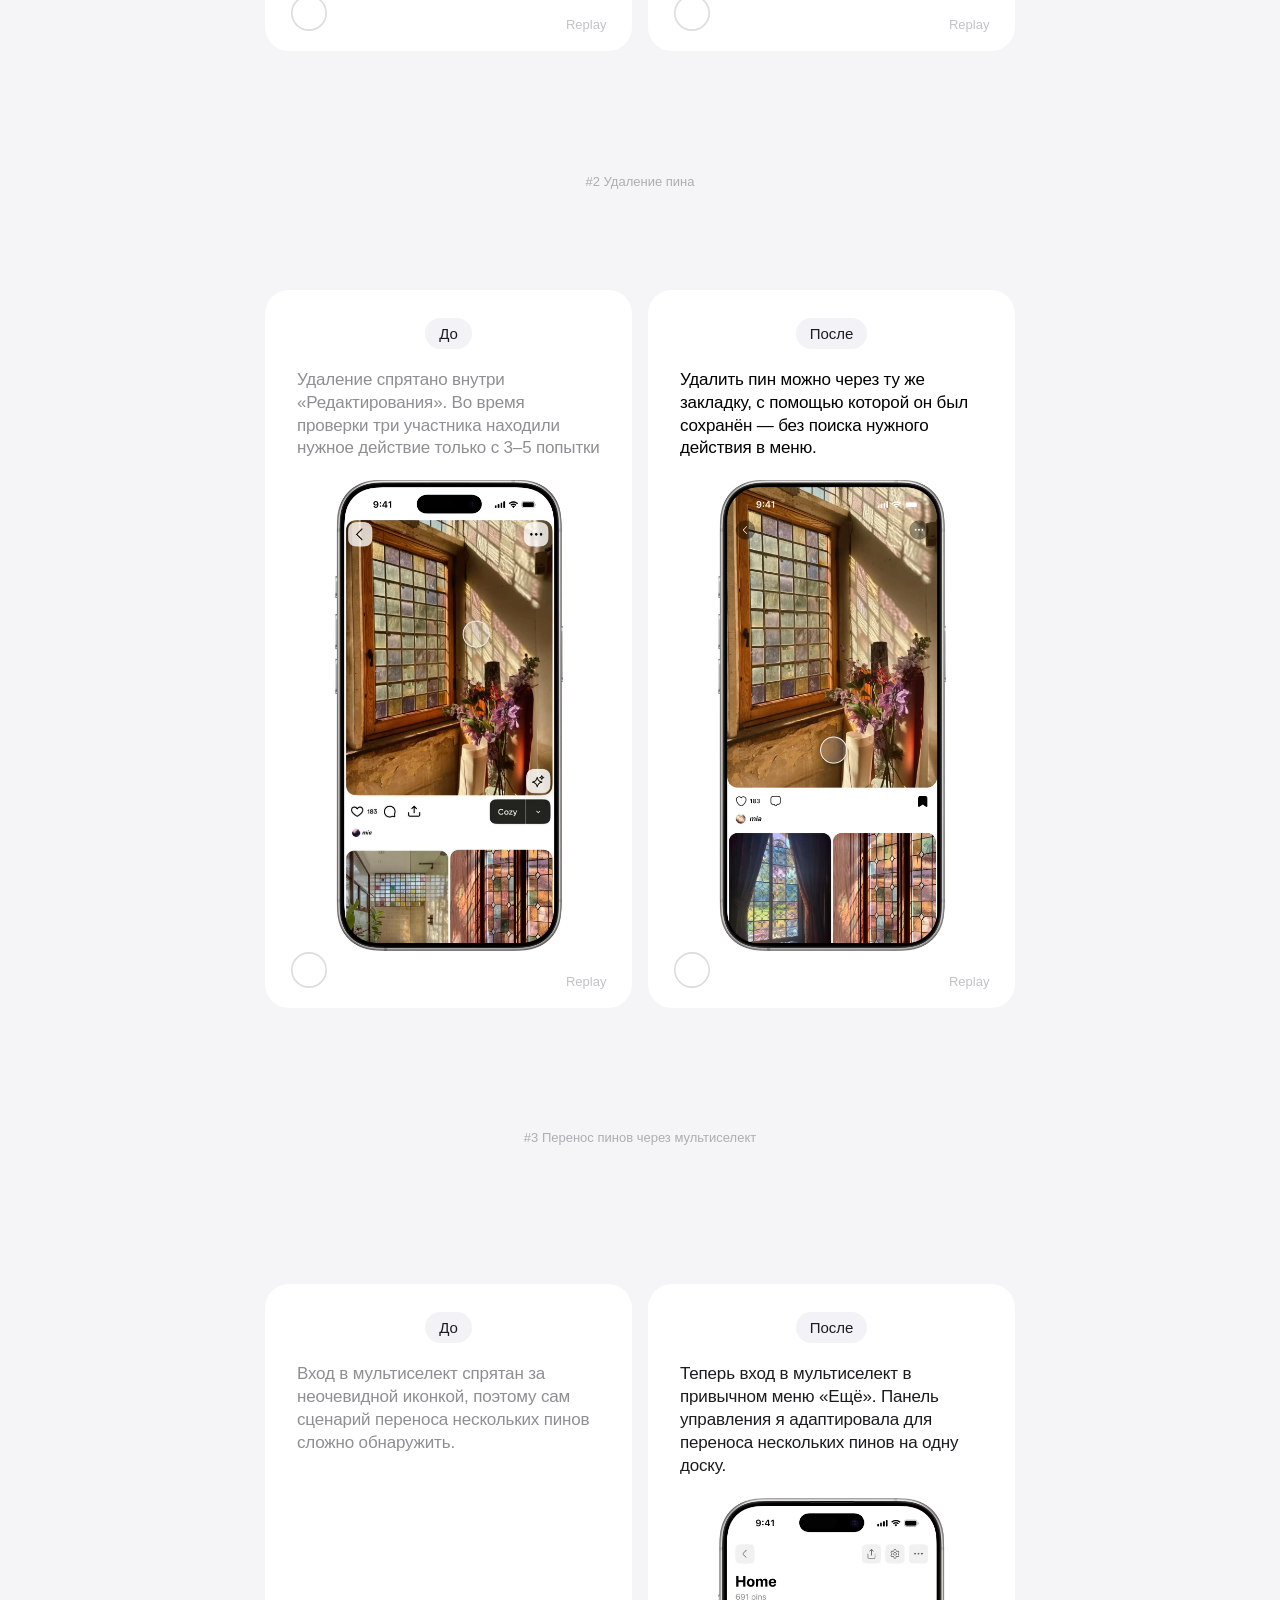
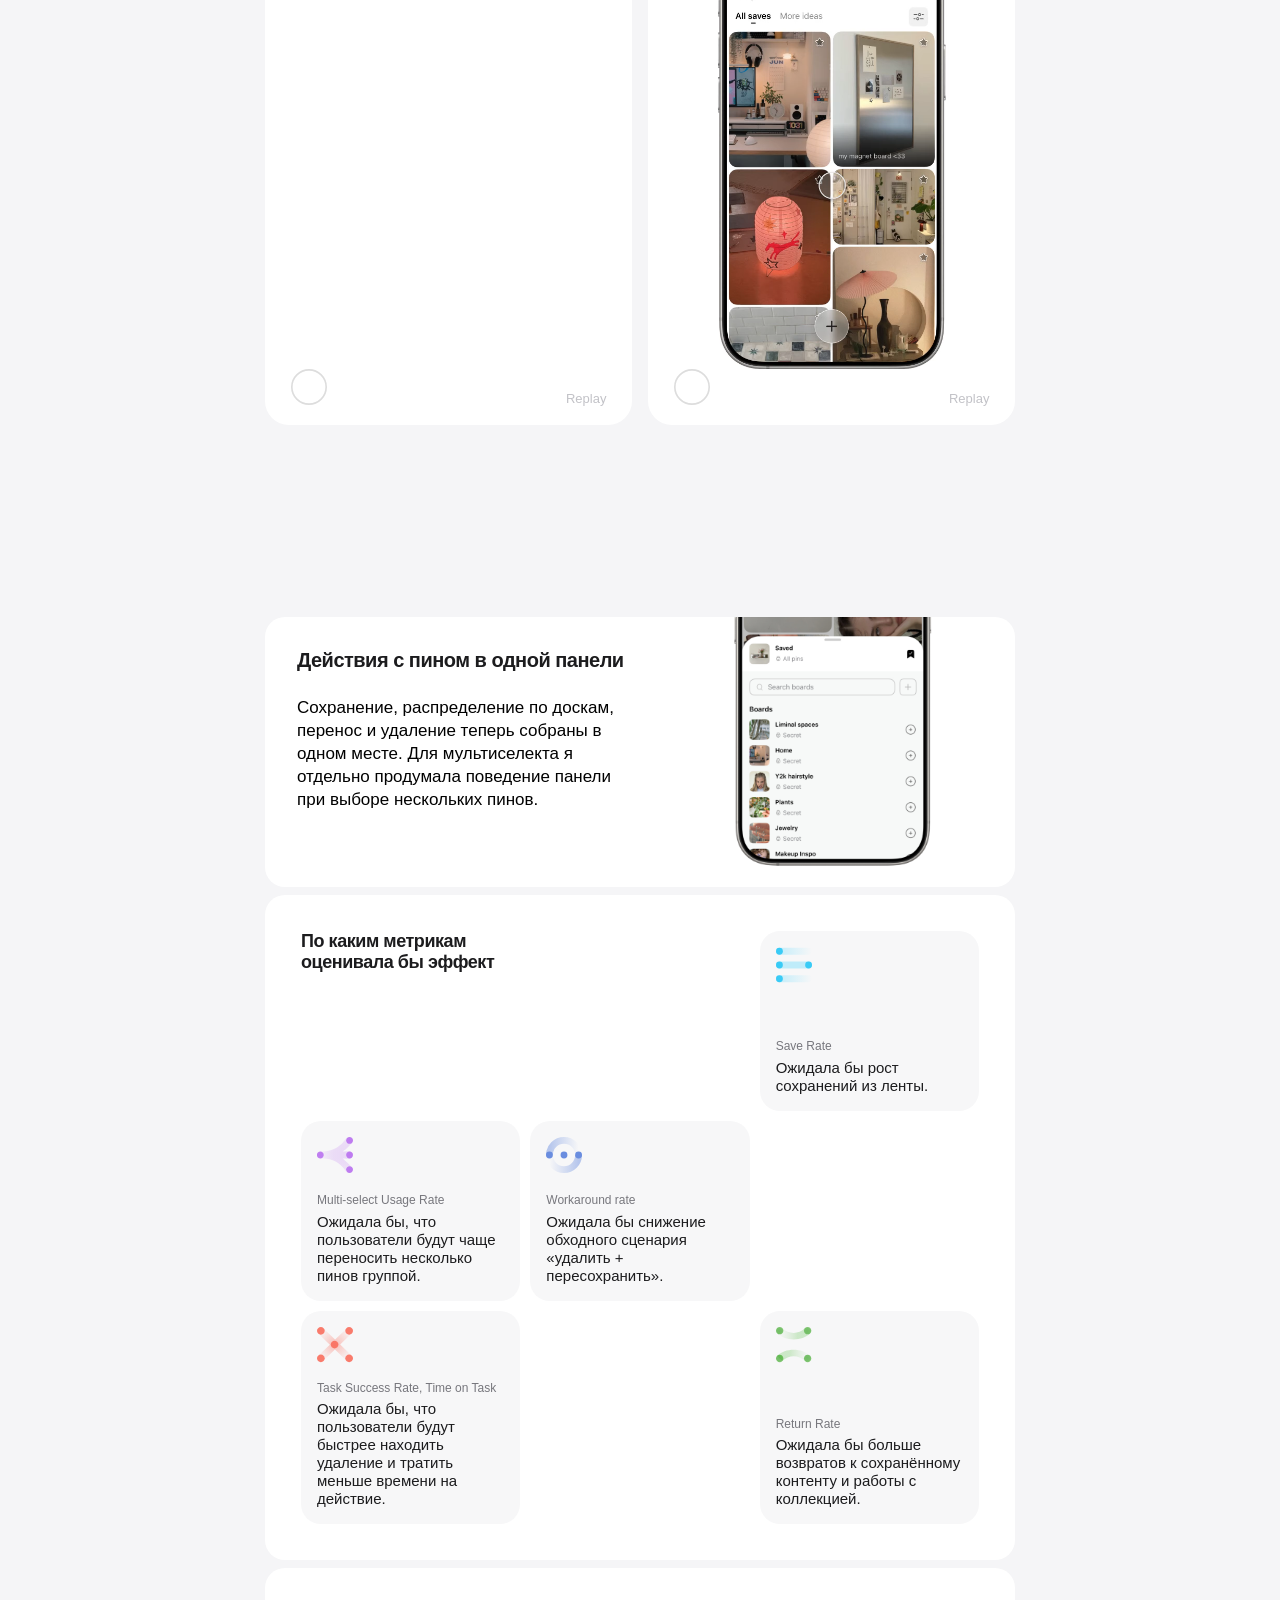
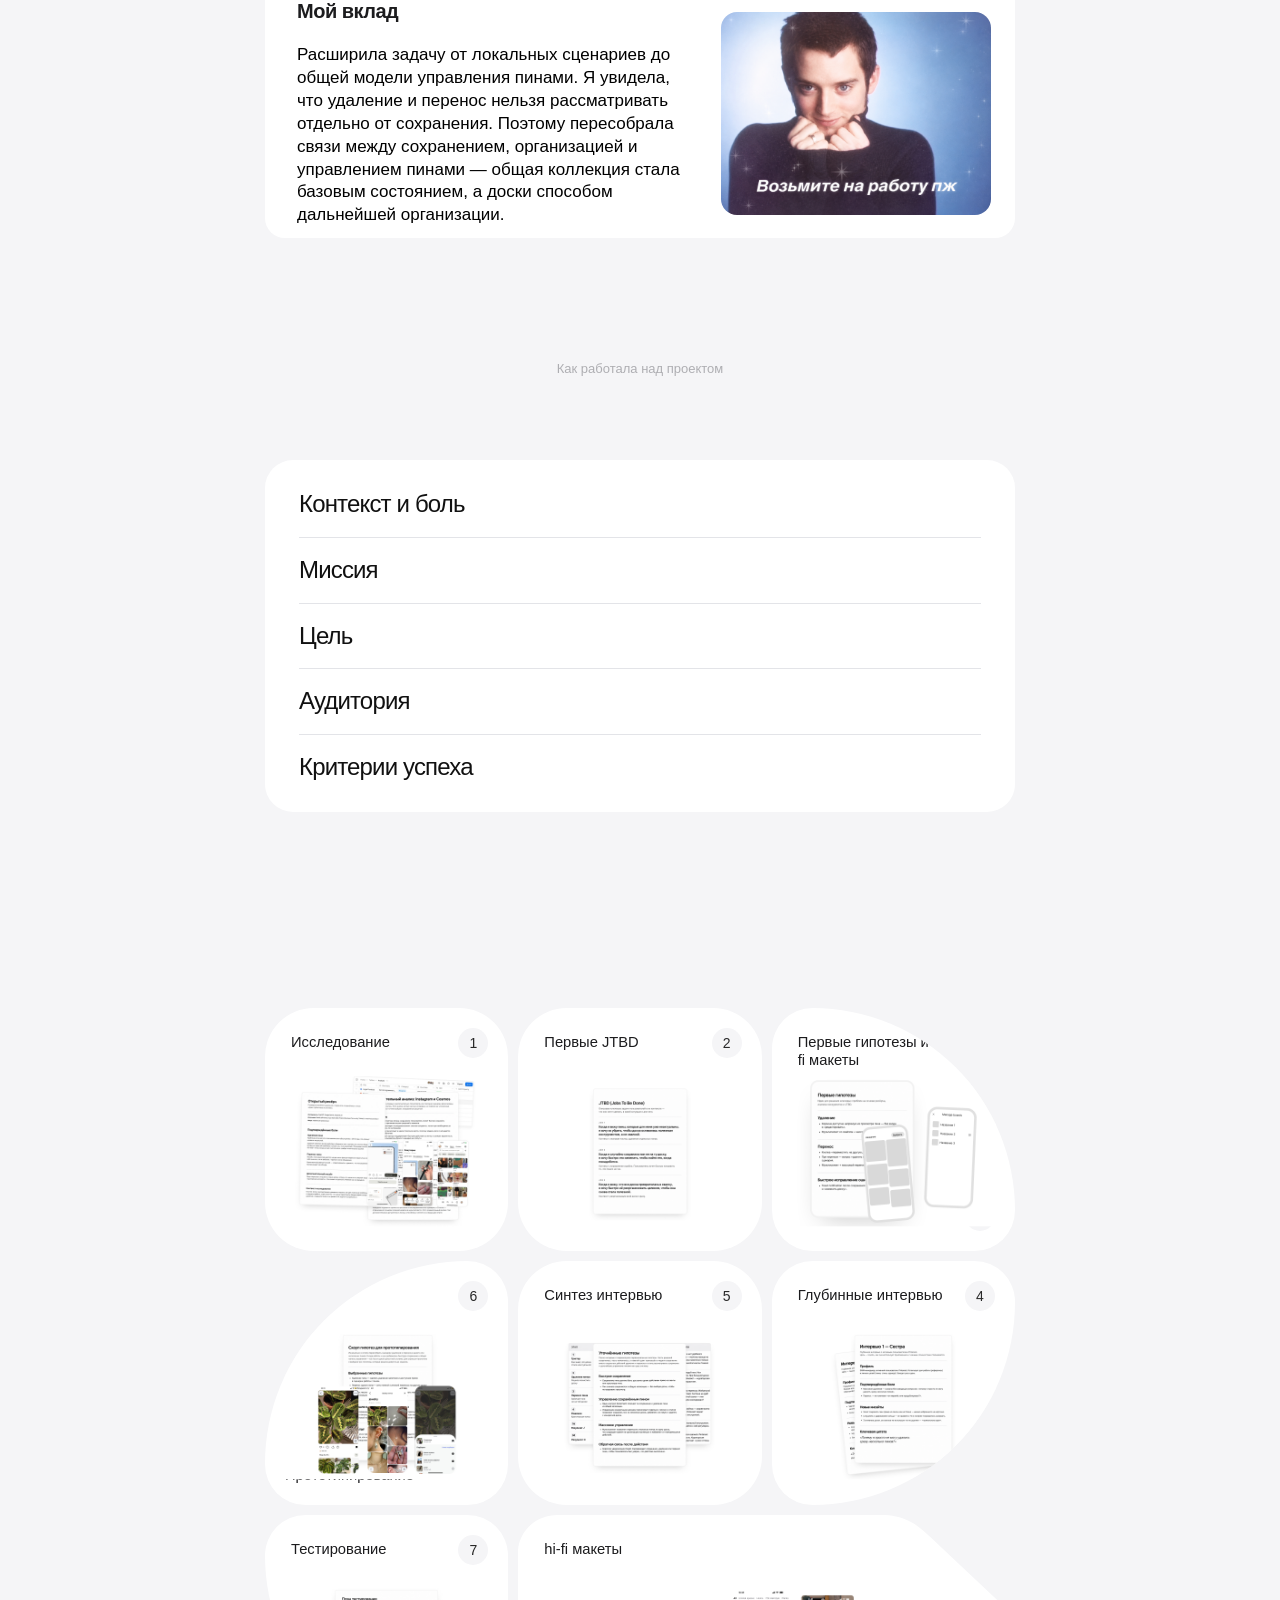
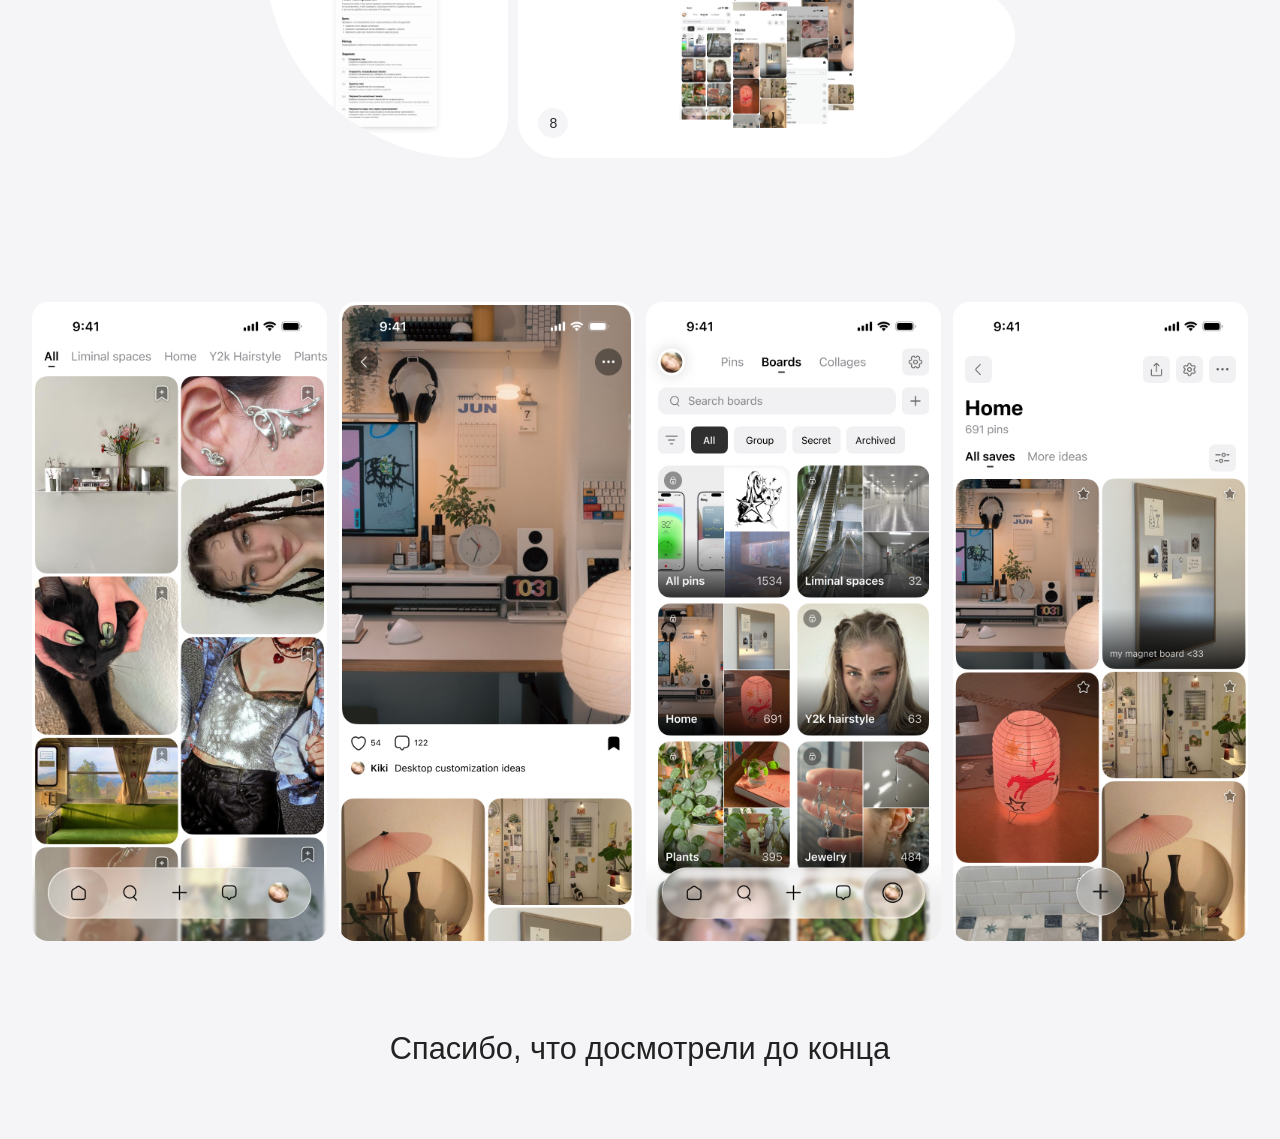
==== commit 0810601a: "Add files via upload" ====
--- a/pinterest.html
+++ b/pinterest.html
@@ -7,7 +7,7 @@
   <meta name="description" content="Интерактивный summary-компонент UX/UI кейса">
   <link rel="preload" as="image" href="assets/cases/pinterest/images/process-v2/first-jtbd-transition.png" media="(max-width: 640px)">
   <link rel="stylesheet" href="styles.css?v=20261120-1">
-  <link rel="stylesheet" href="navigation.css?v=20261123-4">
+  <link rel="stylesheet" href="navigation.css?v=20261125-1">
 </head>
 <body>
   <div id="luxy">
@@ -455,6 +455,6 @@
   </div>
   <script src="https://min30327.github.io/luxy.js/dist/js/luxy.js"></script>
   <script src="script.js"></script>
-  <script src="navigation.js?v=20261123-5"></script>
+  <script src="navigation.js?v=20261125-1"></script>
 </body>
 </html>
--- a/navigation.css
+++ b/navigation.css
@@ -109,12 +109,8 @@
   transform: scaleX(-1);
 }
 
-.mobile-navigation {
-  display: none;
-}
-
 .desktop-navigation__trigger,
-.desktop-navigation__overlay { display: none; }
+.mobile-navigation__trigger { display: none; }
 
 .desktop-navigation__overlay[hidden] { display: none; }
 
@@ -164,82 +160,167 @@
   .desktop-navigation__close:focus-visible,
   .desktop-navigation__link:focus-visible { outline: 2px solid #222; outline-offset: 4px; }
 
-  .desktop-navigation__overlay {
-    position: fixed;
-    z-index: 101;
-    inset: 0;
-    display: block;
-    background: rgba(0, 0, 0, .5);
-    animation: desktop-menu-fade .22s ease-out both;
-  }
-
-  .desktop-navigation__menu {
-    position: absolute;
-    top: 0;
-    right: calc(var(--desktop-trigger-right) - 24px);
-    display: flex;
-    flex-direction: column;
-    width: calc(clamp(350px, 32vw, 620px) + 24px);
-    max-width: calc(100vw - 32px);
-    max-height: calc(100dvh - 20px);
-    aspect-ratio: 1;
-    padding: clamp(24px, 2.4vw, 46px);
-    padding-top: calc(clamp(24px, 2.4vw, 46px) + 10px);
-    overflow-y: auto;
-    overscroll-behavior-y: contain;
-    border-radius: clamp(24px, 2vw, 38px);
-    background: #fff;
-    box-shadow: 0 18px 60px rgba(0, 0, 0, .08);
-    animation: desktop-menu-appear .3s cubic-bezier(.2, .8, .2, 1) both;
-  }
-
-  .desktop-navigation__close {
-    position: relative;
-    align-self: flex-end;
-    flex: none;
-    width: 48px;
-    height: 48px;
-    padding: 0;
-    border: 1px solid #c8c8c8;
-    border-radius: 50%;
-    background: #fff;
-    cursor: pointer;
-  }
-
-  .desktop-navigation__close span::before,
-  .desktop-navigation__close span::after {
-    content: "";
-    position: absolute;
-    top: 50%;
-    left: 50%;
-    width: 20px;
-    height: 1px;
-    background: #111;
-  }
-
-  .desktop-navigation__close span::before { transform: translate(-50%, -50%) rotate(45deg); }
-  .desktop-navigation__close span::after { transform: translate(-50%, -50%) rotate(-45deg); }
-  .desktop-navigation__links { display: grid; align-content: start; gap: 14px; margin-top: clamp(36px, 5vh, 72px); }
-  .desktop-navigation__link {
-    width: fit-content;
-    color: #0a0a0a;
-    font-family: "Vela Sans", Arial, sans-serif;
-    font-size: clamp(30px, 2.65vw, 50px);
-    font-weight: 500;
-    line-height: 1.15;
-    letter-spacing: -.045em;
-    text-decoration: none;
-  }
-
-  a.desktop-navigation__link:hover { opacity: .55; }
-  .desktop-navigation__link[aria-disabled="true"] { cursor: default; }
+}
+
+.desktop-navigation__overlay {
+  position: fixed;
+  z-index: 101;
+  inset: 0;
+  display: block;
+  background: rgba(0, 0, 0, .5);
+}
+
+.desktop-navigation__menu {
+  position: absolute;
+  top: 0;
+  right: calc(var(--desktop-trigger-right) - 24px);
+  display: flex;
+  flex-direction: column;
+  width: calc(clamp(350px, 32vw, 620px) + 24px);
+  max-width: calc(100vw - 32px);
+  max-height: calc(100dvh - 20px);
+  aspect-ratio: 1;
+  padding: clamp(24px, 2.4vw, 46px);
+  overflow-y: auto;
+  overscroll-behavior-y: contain;
+  border-radius: clamp(24px, 2vw, 38px);
+  background: #fff;
+}
+
+.desktop-navigation__header {
+  --desktop-navigation-header-color: #888;
+  display: flex;
+  align-items: center;
+  justify-content: space-between;
+  gap: 12px;
+}
+
+.desktop-navigation__clock {
+  margin: 0;
+  color: var(--desktop-navigation-header-color);
+  font: 500 clamp(14px, .95vw, 15px)/1.25 Inter, Arial, sans-serif;
+  font-variant-numeric: tabular-nums;
+}
+
+.desktop-navigation__close {
+  position: relative;
+  flex: none;
+  width: 32px;
+  height: 32px;
+  padding: 0;
+  border: 0;
+  border-radius: 50%;
+  background: transparent;
+  cursor: pointer;
+}
+
+.desktop-navigation__close:hover { background: #f4f4f4; }
+
+.desktop-navigation__close span::before,
+.desktop-navigation__close span::after {
+  content: "";
+  position: absolute;
+  top: 50%;
+  left: 50%;
+  width: 16px;
+  height: 2px;
+  border-radius: 1px;
+  background: var(--desktop-navigation-header-color);
+}
+
+.desktop-navigation__close span::before { transform: translate(-50%, -50%) rotate(45deg); }
+.desktop-navigation__close span::after { transform: translate(-50%, -50%) rotate(-45deg); }
+.desktop-navigation__links {
+  display: grid;
+  align-content: start;
+  gap: clamp(10px, 1.25vw, 22px);
+  margin-top: clamp(24px, 4.5vh, 62px);
+}
+.desktop-navigation__link {
+  display: flex;
+  align-items: center;
+  gap: clamp(12px, 1.35vw, 24px);
+  width: fit-content;
+  color: #0a0a0a;
+  font-family: "Vela Sans", Arial, sans-serif;
+  font-size: clamp(30px, 2.65vw, 50px);
+  font-weight: 500;
+  line-height: 1.15;
+  letter-spacing: -.045em;
+  text-decoration: none;
+}
+
+.desktop-navigation__thumbnail {
+  display: block;
+  flex: none;
+  width: clamp(24px, 2.35vw, 40px);
+  aspect-ratio: 1;
+  border-radius: 50%;
+  object-fit: cover;
+}
+
+img.desktop-navigation__thumbnail { object-position: 50% 12%; }
+.desktop-navigation__link[aria-current="page"] .desktop-navigation__thumbnail { filter: grayscale(1); }
+.desktop-navigation__thumbnail--pinterest { background: #e60023; }
+.desktop-navigation__thumbnail--orbita { background: #fff; border: 1px solid #d9d9d9; }
+
+a.desktop-navigation__link:not([aria-current="page"]):hover { opacity: .55; }
+.desktop-navigation__link[aria-disabled="true"] { cursor: default; }
+.desktop-navigation__link[aria-current="page"] { color: #757575; }
+.desktop-navigation__link[aria-current="page"]::after {
+  content: "";
+  flex: none;
+  width: 8px;
+  height: 8px;
+  border-radius: 50%;
+  background: #000;
+  transform: translateY(3px);
+}
+
+.desktop-navigation__footer {
+  display: flex;
+  align-items: flex-end;
+  justify-content: space-between;
+  gap: 12px;
+  margin-top: auto;
+  padding-top: clamp(24px, 5vh, 48px);
+  color: #111;
+  font: 500 clamp(17px, .12vw, 18px)/1.25 Inter, Arial, sans-serif;
+}
+
+.desktop-navigation__status {
+  display: flex;
+  align-items: center;
+  gap: 6px;
+  margin-top: 4px;
+  color: #777;
+  font-size: clamp(14px, .95vw, 15px);
+  line-height: 1.27;
+}
+
+.desktop-navigation__pulse {
+  flex: 0 0 6px;
+  height: 6px;
+  border-radius: 50%;
+  background: #22c55e;
+  animation: desktop-status-color 1s ease-in-out infinite alternate;
+}
+
+.desktop-navigation__telegram {
+  display: flex;
+  align-items: center;
+  gap: 8px;
+  font-size: clamp(21px, .16vw, 24px);
+  font-weight: 500;
+}
+
+@media (min-width: 901px) {
 
   .site-navigation + .page .hero,
   .site-navigation + #luxy > .page .hero { height: calc(100vh - 2 * var(--page-gutter) - 64px); }
 }
 
-@keyframes desktop-menu-fade { from { opacity: 0; } to { opacity: 1; } }
-@keyframes desktop-menu-appear { from { opacity: 0; transform: translateY(-12px) scale(.97); } to { opacity: 1; transform: none; } }
+@keyframes desktop-status-color { from { background-color: #86efac; } to { background-color: #22c55e; } }
 
 @media (max-width: 900px) {
   .site-navigation + .page,
@@ -249,190 +330,36 @@
     display: none;
   }
 
-  .mobile-navigation {
-    position: fixed;
-    z-index: 30;
-    top: 12px;
-    left: 12px;
-    display: block;
-    font-family: "SF Pro Display", "SF Pro", -apple-system, BlinkMacSystemFont, sans-serif;
-    color: #1A1A1A;
-  }
-
-  .mobile-navigation__trigger {
-    position: relative;
-    z-index: 2;
-    display: flex;
-    align-items: center;
-    justify-content: center;
-    padding: 0;
-    border: 0;
-    border-radius: 999px;
-    background: rgba(247, 247, 247, .82);
-    -webkit-backdrop-filter: blur(20px) saturate(140%);
-    backdrop-filter: blur(20px) saturate(140%);
-    box-shadow: 0 2px 5px rgba(28, 28, 30, .07), 0 8px 22px rgba(28, 28, 30, .09), inset 0 1px 0 rgba(255, 255, 255, .82), inset 0 -1px 0 rgba(28, 28, 30, .04);
-    color: inherit;
-    font: inherit;
-    font-size: 15px;
-    font-weight: 400;
-    cursor: pointer;
-  }
-
-  .mobile-navigation__trigger:hover {
-    background: rgba(242, 242, 242, .86);
-  }
-
-  .mobile-navigation__trigger:focus-visible {
-    outline: 2px solid #77736A;
-    outline-offset: 2px;
-  }
-
-  .mobile-navigation__menu {
-    position: absolute;
-    top: 56px;
-    left: 0;
-    width: 196px;
-    padding: 6px;
-    border: 1px solid rgba(255, 255, 255, .72);
-    border-radius: 18px;
-    background: rgba(247, 247, 247, .88);
-    -webkit-backdrop-filter: blur(24px) saturate(145%);
-    backdrop-filter: blur(24px) saturate(145%);
-    box-shadow: 0 14px 38px rgba(28, 28, 30, .13), inset 0 1px 0 rgba(255, 255, 255, .88);
-    opacity: 0;
-    visibility: hidden;
-    pointer-events: none;
-    transform: translateY(-7px) scale(.96);
-    transform-origin: top left;
-    transition: opacity .2s ease, visibility .2s ease, transform .4s cubic-bezier(.34, 1.56, .64, 1);
-  }
-
-  .mobile-navigation[data-open="true"] .mobile-navigation__menu {
-    opacity: 1;
-    visibility: visible;
-    pointer-events: auto;
-    transform: none;
-  }
-
-  .mobile-navigation__link,
-  .mobile-navigation__label {
-    display: flex;
-    align-items: center;
-    min-height: 39px;
-    padding: 0 12px;
-    border: 1px solid transparent;
-    border-radius: 12px;
-    color: #3F3F3F;
-    font-size: 15px;
-    line-height: 20px;
-    font-weight: 400;
-    text-decoration: none;
-  }
-
-  .mobile-navigation__link:hover {
-    background: rgba(255, 255, 255, .68);
-  }
-
-  .mobile-navigation__link[aria-current="page"] {
-    border-color: rgba(60, 60, 67, .1);
-    background: rgba(255, 255, 255, .82);
-    box-shadow: 0 1px 2px rgba(0, 0, 0, .035);
-  }
-
-  .mobile-navigation__label {
-    color: #6E6E73;
-  }
-
-  .mobile-navigation__link:focus-visible {
-    outline: 2px solid #77736A;
-    outline-offset: -2px;
-  }
-
-  .mobile-navigation { inset: 0; width: 100%; height: 100dvh; pointer-events: none; }
   .mobile-navigation__trigger {
     position: fixed;
-    z-index: 4;
+    z-index: 102;
     top: 12px;
     right: 12px;
-    border: 1px solid #dedee2;
-    background: #fff;
-    -webkit-backdrop-filter: none;
-    backdrop-filter: none;
-    box-shadow: none;
-    pointer-events: auto;
-  }
-  .mobile-navigation__trigger:hover { background: #f7f7f8; }
-  .mobile-navigation__backdrop { position: fixed; z-index: 1; inset: 0; background: rgba(0,0,0,.5); pointer-events: auto; }
-  .mobile-navigation__backdrop[hidden] { display: none; }
-  .mobile-navigation__menu {
-    position: fixed;
-    z-index: 3;
-    inset: 0;
-    display: flex;
-    flex-direction: column;
-    width: auto;
-    padding: 24px;
-    overflow-y: auto;
-    border: 0;
-    border-radius: 0;
-    background: #fff;
-    -webkit-backdrop-filter: none;
-    backdrop-filter: none;
-    box-shadow: 0 18px 60px rgba(0,0,0,.08);
-    transform-origin: top right;
-  }
-  .mobile-navigation__close {
-    position: relative;
-    visibility: hidden;
-    align-self: flex-end;
-    flex: none;
-    width: 48px;
-    height: 48px;
-    margin-bottom: 44px;
-    padding: 0;
-    border: 1px solid #c8c8c8;
-    border-radius: 50%;
     background: #fff;
     cursor: pointer;
   }
-  .mobile-navigation__close span::before,
-  .mobile-navigation__close span::after {
-    content: "";
-    position: absolute;
-    top: 50%;
-    left: 50%;
-    width: 20px;
-    height: 1px;
-    background: #111;
-  }
-  .mobile-navigation__close span::before { transform: translate(-50%,-50%) rotate(45deg); }
-  .mobile-navigation__close span::after { transform: translate(-50%,-50%) rotate(-45deg); }
-  .mobile-navigation__link,
-  .mobile-navigation__label {
-    width: fit-content;
-    min-height: 0;
-    margin-bottom: 14px;
-    padding: 0;
-    border: 0;
-    border-radius: 0;
-    background: none;
-    box-shadow: none;
-    color: #0a0a0a;
-    font-family: "Vela Sans", Arial, sans-serif;
-    font-size: clamp(30px, 8vw, 44px);
-    font-weight: 500;
-    line-height: 1.15;
-    letter-spacing: -.045em;
-  }
-  .mobile-navigation__link[aria-current="page"] { border: 0; background: none; box-shadow: none; }
-  .mobile-navigation__link:hover { background: none; opacity: .55; }
-  .mobile-navigation__close:focus-visible { outline: 2px solid #222; outline-offset: 4px; }
+
+  .mobile-navigation__trigger:hover { background: #f7f7f8; }
+  .mobile-navigation__trigger:focus-visible { outline: 2px solid #222; outline-offset: 4px; }
+
+  .desktop-navigation__menu {
+    inset: 12px 12px auto;
+    width: auto;
+    max-width: none;
+    min-height: min(360px, calc(100dvh - 24px));
+    max-height: calc(100dvh - 24px);
+    aspect-ratio: auto;
+    padding: 18px;
+    border-radius: 24px;
+  }
+
+  .desktop-navigation__link { font-size: clamp(20px, 6vw, 30px); }
 }
 
 .desktop-navigation__trigger,
 .mobile-navigation__trigger,
 .home-intro__controls::before,
+.home-intro__menu::before,
 .home-intro__cv {
   --navigation-toggle-padding: .75rem;
   --navigation-toggle-height: 2.5rem;
@@ -452,7 +379,8 @@
 
 .home-intro__cv { display: flex; background: #fff; }
 
-.desktop-navigation__trigger[aria-expanded="true"] { visibility: hidden; }
+.desktop-navigation__trigger[aria-expanded="true"],
+.mobile-navigation__trigger[aria-expanded="true"] { opacity: 0; }
 
 @media (max-width: 900px) {
   .mobile-navigation__trigger {
@@ -471,16 +399,8 @@
     border-radius: 9999px;
   }
 
-  .home-intro__menu .mobile-navigation__trigger[aria-expanded="true"] { visibility: hidden; }
-
-  .home-page .mobile-navigation__close { visibility: inherit; }
 }
 
 @media (prefers-reduced-motion: reduce) {
-  .desktop-navigation__overlay,
-  .desktop-navigation__menu { animation-duration: .01ms !important; }
-  .mobile-navigation__trigger,
-  .mobile-navigation__menu {
-    transition-duration: .01ms !important;
-  }
-}
+  .desktop-navigation__pulse { animation: none; }
+}
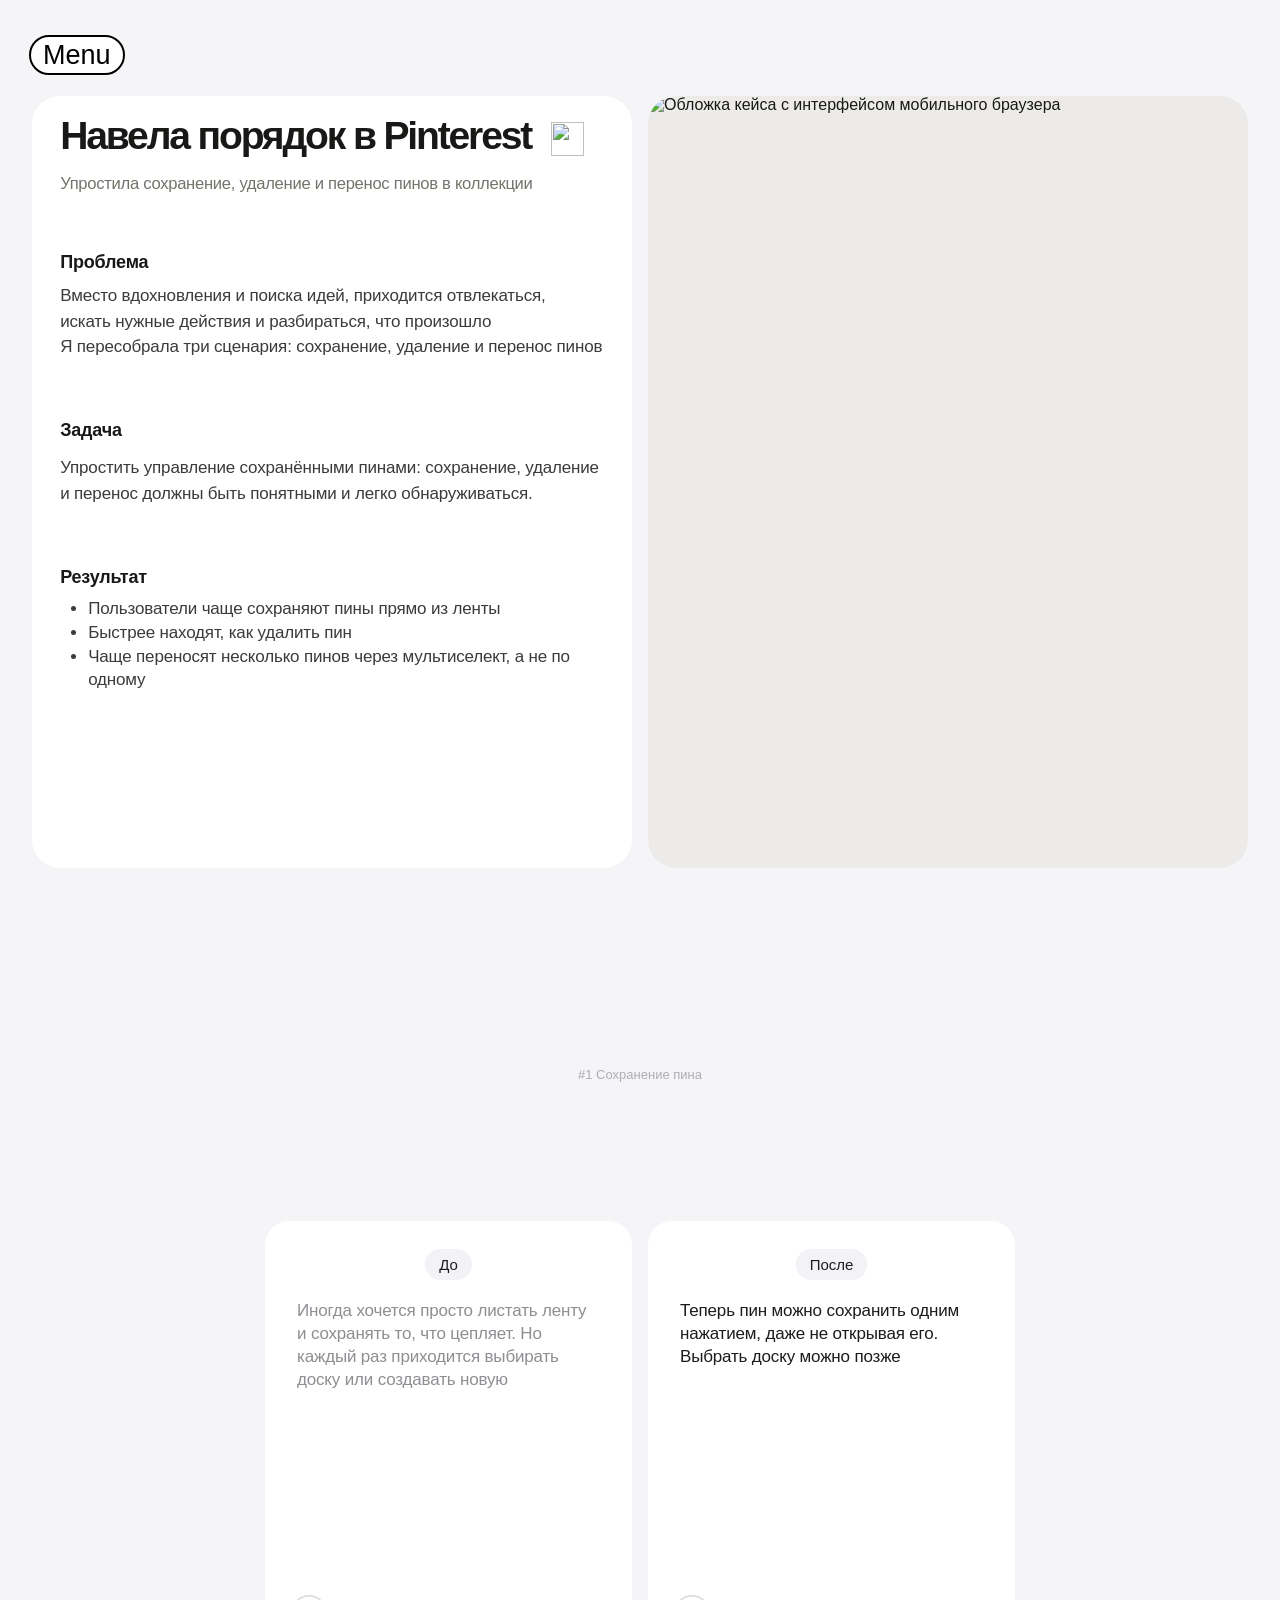
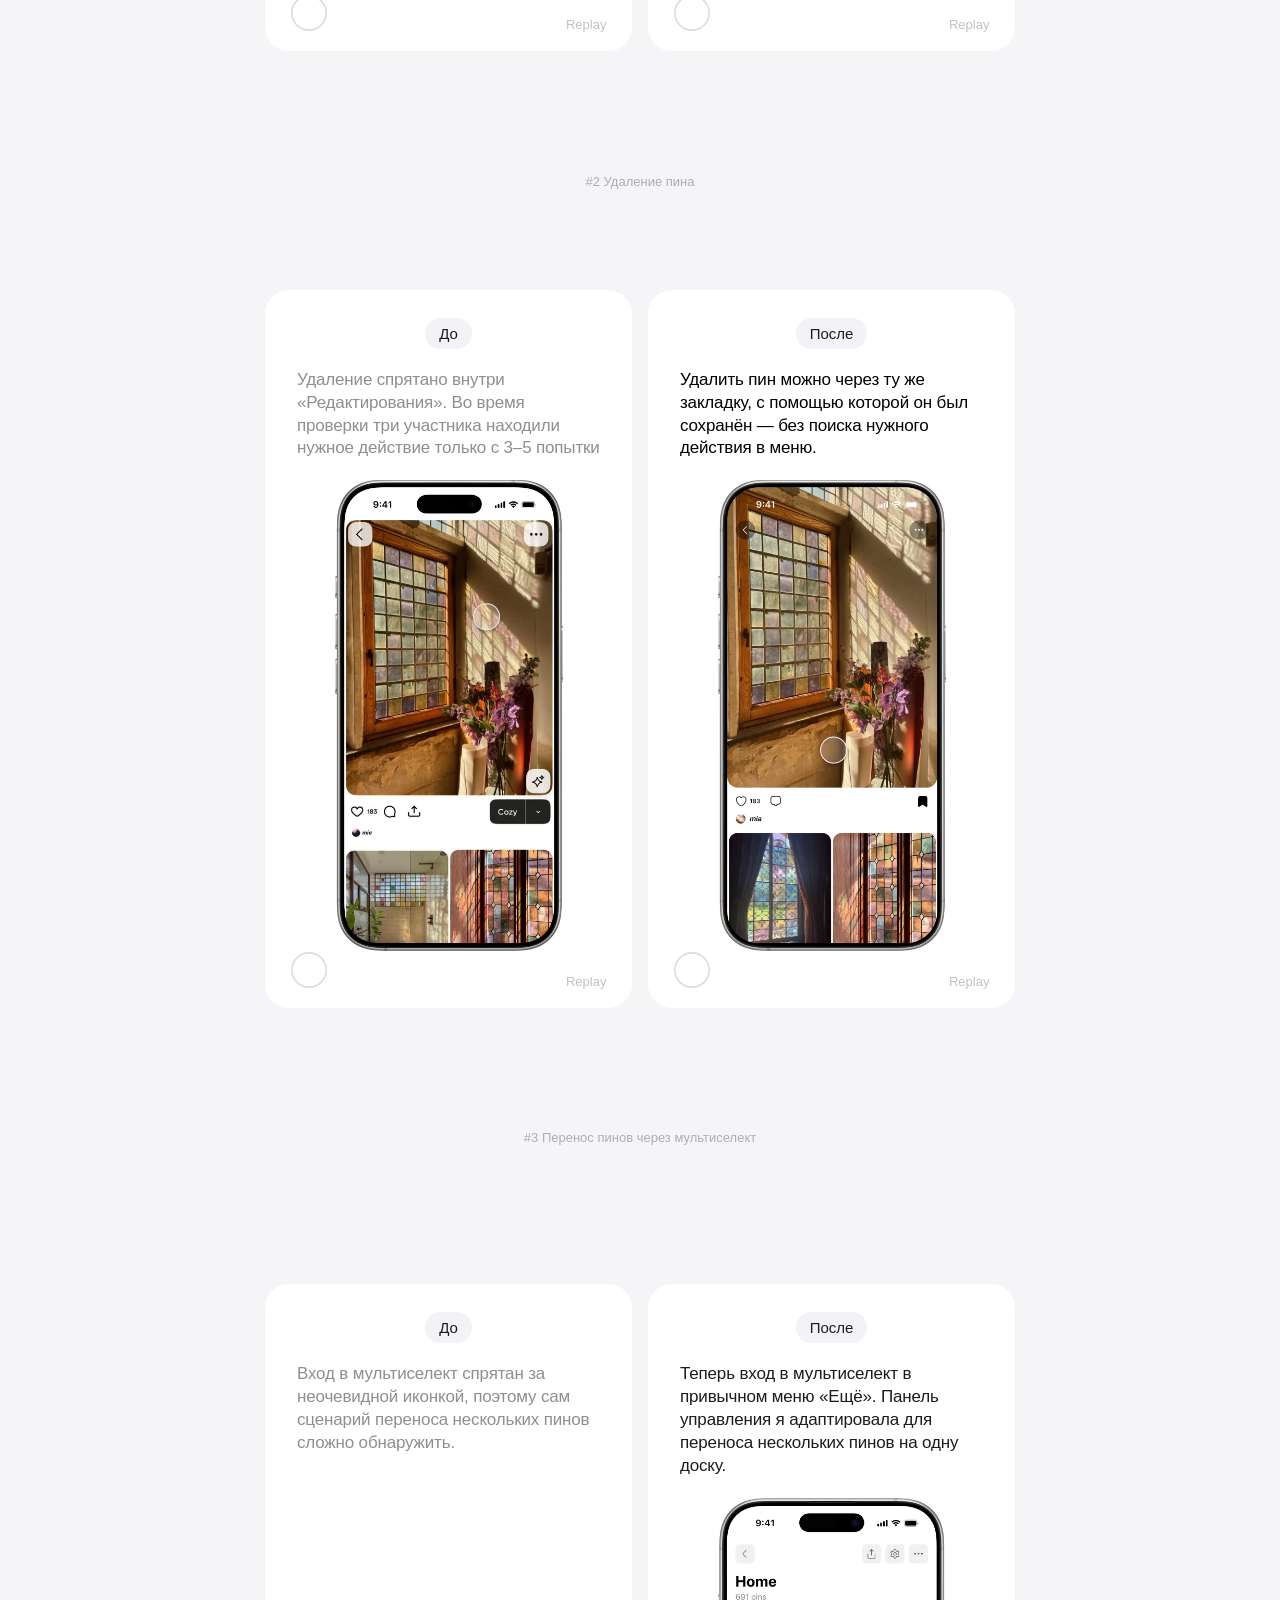
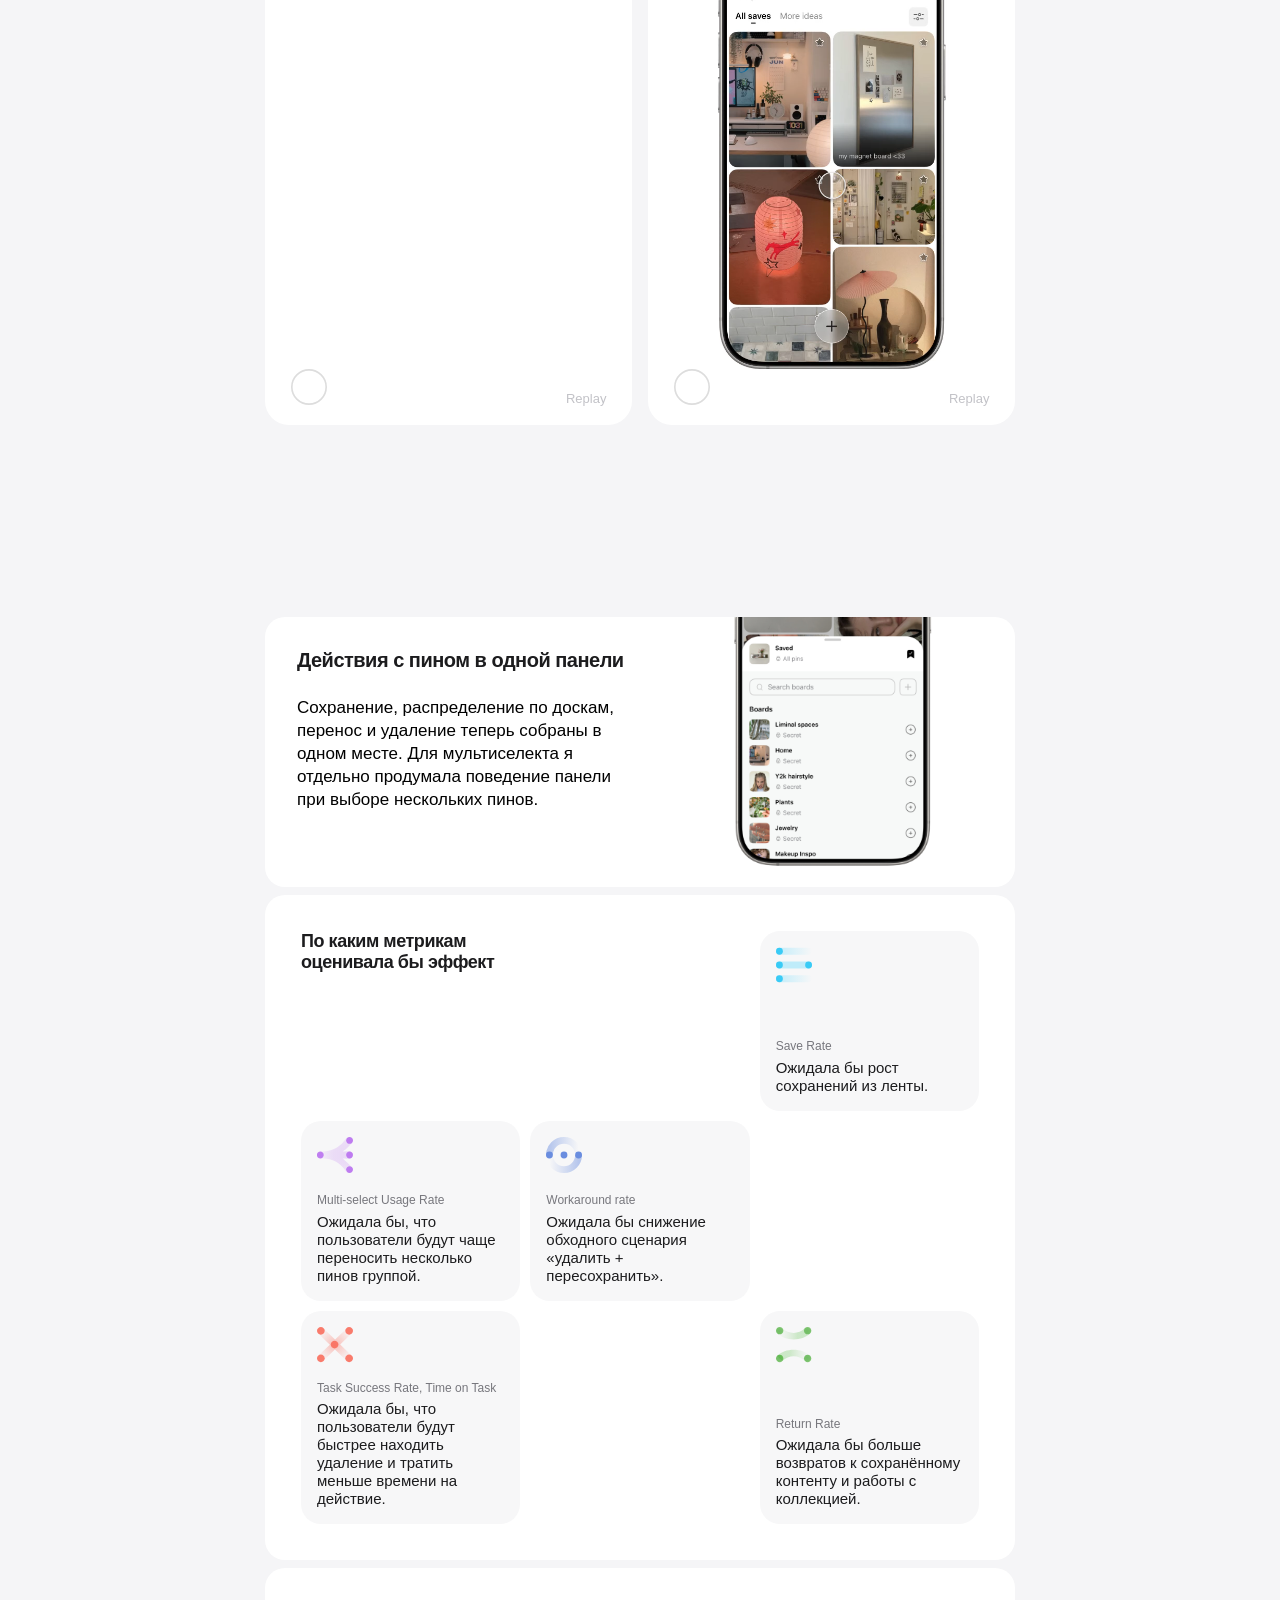
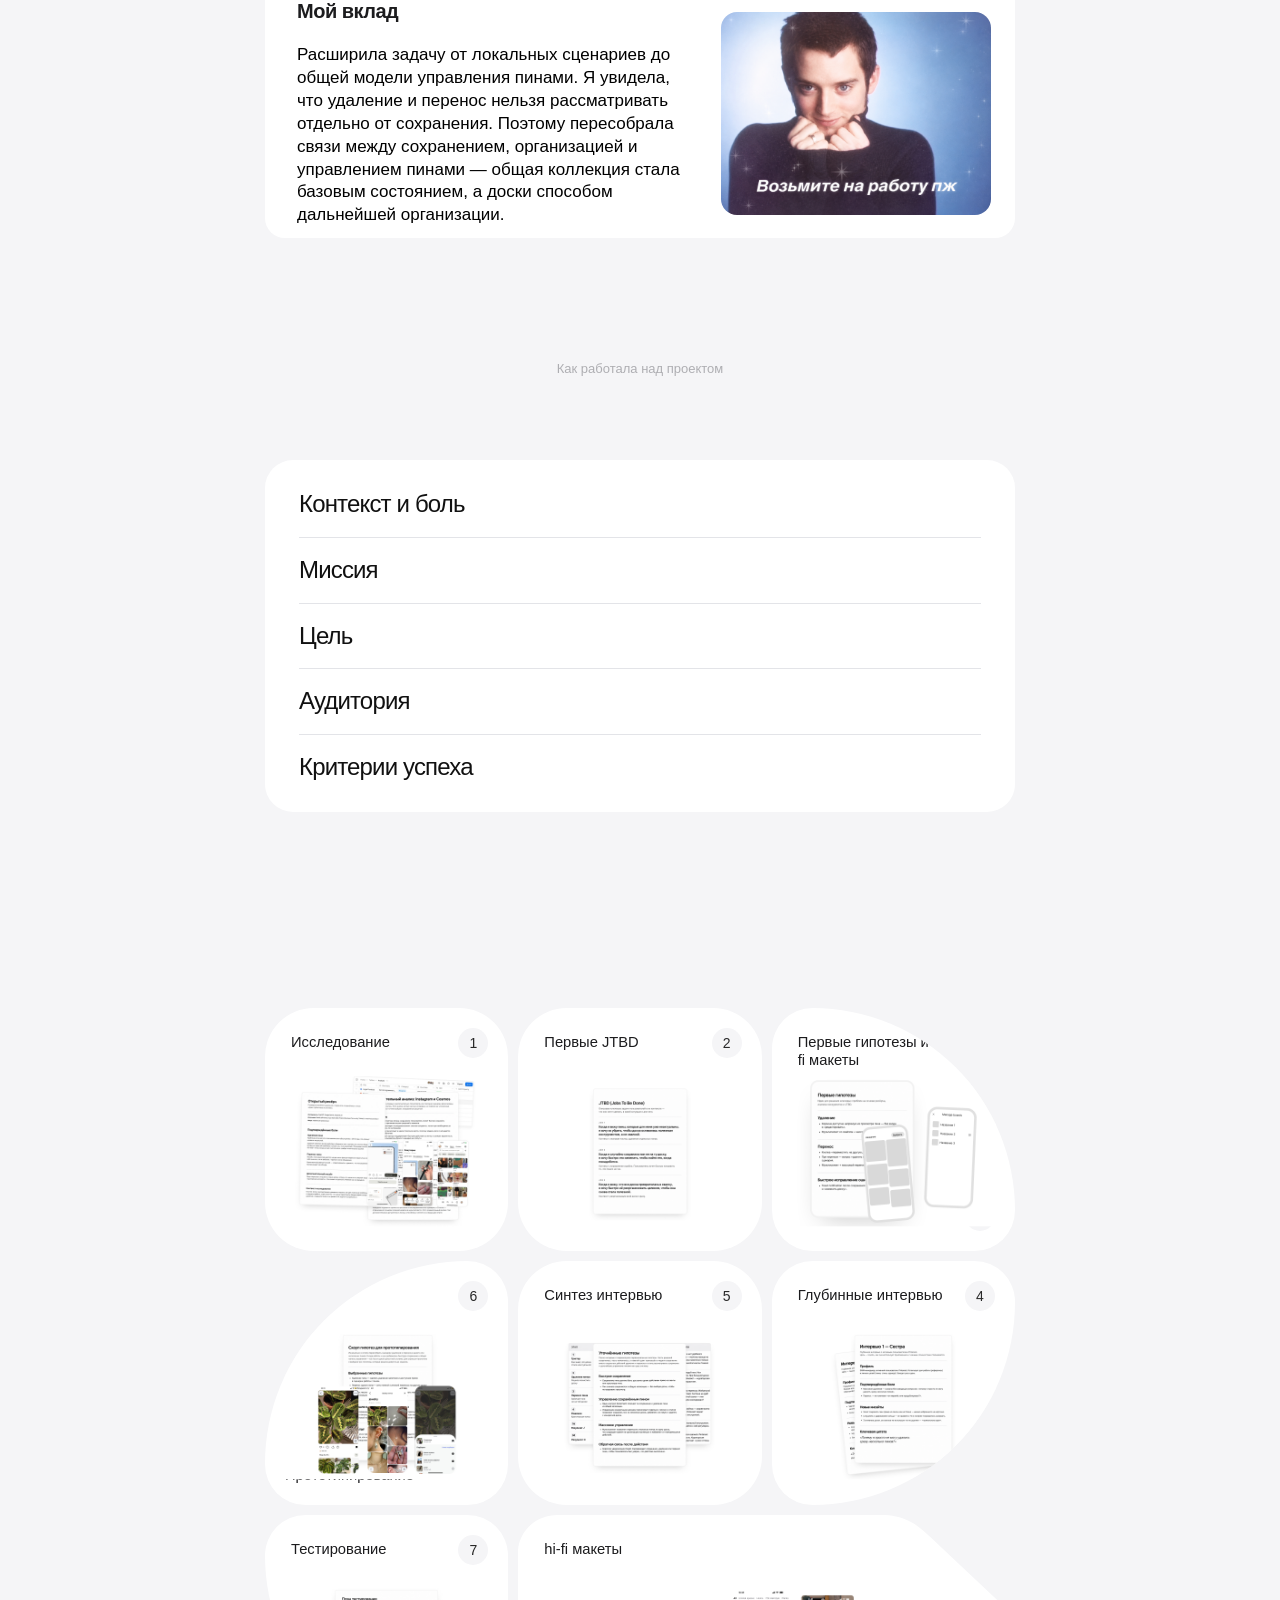
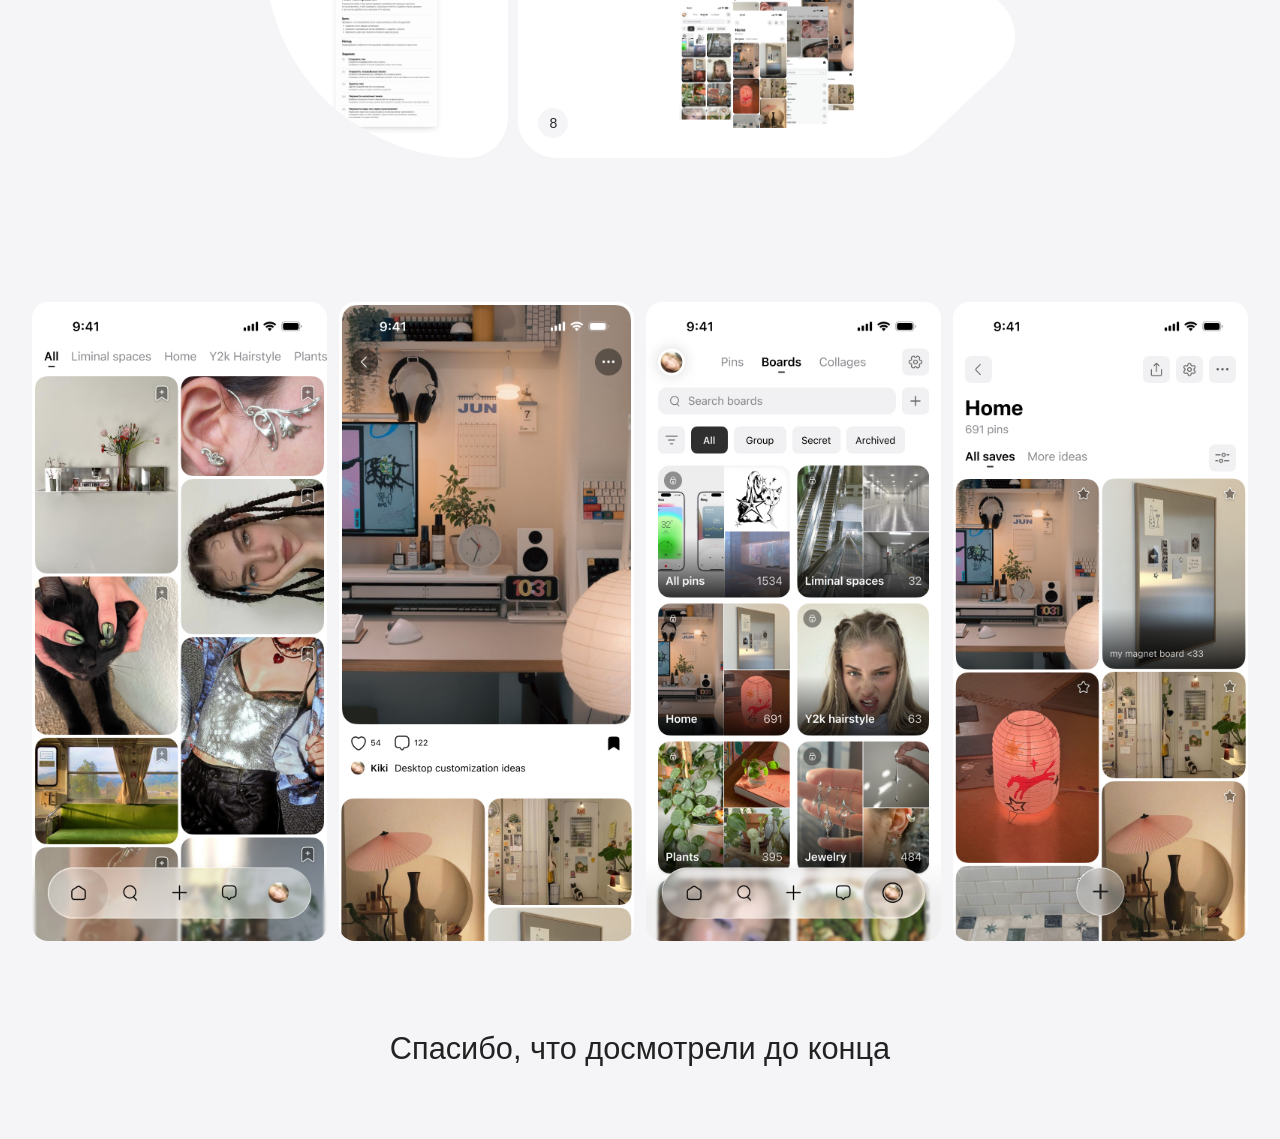
==== commit 54e15288: "Add files via upload" ====
--- a/pinterest.html
+++ b/pinterest.html
@@ -7,9 +7,9 @@
   <meta name="description" content="Интерактивный summary-компонент UX/UI кейса">
   <link rel="preload" as="image" href="assets/cases/pinterest/images/process-v2/first-jtbd-transition.png" media="(max-width: 640px)">
   <link rel="stylesheet" href="styles.css?v=20261120-1">
-  <link rel="stylesheet" href="navigation.css?v=20261125-1">
+  <link rel="stylesheet" href="navigation.css?v=20261125-12">
 </head>
-<body>
+<body class="pinterest-page">
   <div id="luxy">
   <nav class="site-navigation" aria-label="Основная навигация">
     <a href="index.html">
@@ -455,6 +455,6 @@
   </div>
   <script src="https://min30327.github.io/luxy.js/dist/js/luxy.js"></script>
   <script src="script.js"></script>
-  <script src="navigation.js?v=20261125-1"></script>
+  <script src="navigation.js?v=20261125-4"></script>
 </body>
 </html>
--- a/navigation.css
+++ b/navigation.css
@@ -180,7 +180,7 @@
   max-width: calc(100vw - 32px);
   max-height: calc(100dvh - 20px);
   aspect-ratio: 1;
-  padding: clamp(24px, 2.4vw, 46px);
+  padding: clamp(20px, calc(2.4vw - 4px), 42px);
   overflow-y: auto;
   overscroll-behavior-y: contain;
   border-radius: clamp(24px, 2vw, 38px);
@@ -201,6 +201,8 @@
   font: 500 clamp(14px, .95vw, 15px)/1.25 Inter, Arial, sans-serif;
   font-variant-numeric: tabular-nums;
 }
+
+.desktop-navigation__clock time { color: #000; }
 
 .desktop-navigation__close {
   position: relative;
@@ -261,12 +263,11 @@
 
 img.desktop-navigation__thumbnail { object-position: 50% 12%; }
 .desktop-navigation__link[aria-current="page"] .desktop-navigation__thumbnail { filter: grayscale(1); }
-.desktop-navigation__thumbnail--pinterest { background: #e60023; }
 .desktop-navigation__thumbnail--orbita { background: #fff; border: 1px solid #d9d9d9; }
 
 a.desktop-navigation__link:not([aria-current="page"]):hover { opacity: .55; }
 .desktop-navigation__link[aria-disabled="true"] { cursor: default; }
-.desktop-navigation__link[aria-current="page"] { color: #757575; }
+.desktop-navigation__link[aria-current="page"] { color: #757575; cursor: default; }
 .desktop-navigation__link[aria-current="page"]::after {
   content: "";
   flex: none;
@@ -353,7 +354,7 @@
     border-radius: 24px;
   }
 
-  .desktop-navigation__link { font-size: clamp(20px, 6vw, 30px); }
+  .desktop-navigation__link { font-size: clamp(25px, calc(7vw + 1px), 33px); }
 }
 
 .desktop-navigation__trigger,
@@ -386,19 +387,30 @@
   .mobile-navigation__trigger {
     display: grid;
     place-items: center;
-    width: 48px;
-    height: 48px;
-    padding: 0;
-    border-radius: 50%;
-  }
-
-  .home-intro__menu .mobile-navigation__trigger {
-    width: max-content;
-    height: var(--navigation-toggle-height);
-    padding: 0 var(--navigation-toggle-padding);
-    border-radius: 9999px;
-  }
-
+  }
+}
+
+.pinterest-page .mobile-navigation__trigger,
+.pinterest-page .desktop-navigation__trigger {
+  top: 2.1875rem;
+  right: auto;
+  left: 1.8125rem;
+}
+
+@media (min-width: 901px) {
+  .pinterest-page .desktop-navigation__menu {
+    top: 1.375rem;
+    right: auto;
+    left: 1.25rem;
+    max-height: calc(100dvh - 20px - 1.375rem);
+  }
+}
+
+@media (width < 40em) {
+  .desktop-navigation__menu { min-height: min(424px, calc(100dvh - 24px)); }
+  .desktop-navigation__links { gap: 16px; }
+  .desktop-navigation__link { font-size: clamp(30px, 8.5vw, 36px); }
+  .desktop-navigation__footer { padding-top: calc(clamp(24px, 5vh, 48px) + 64px); }
 }
 
 @media (prefers-reduced-motion: reduce) {
